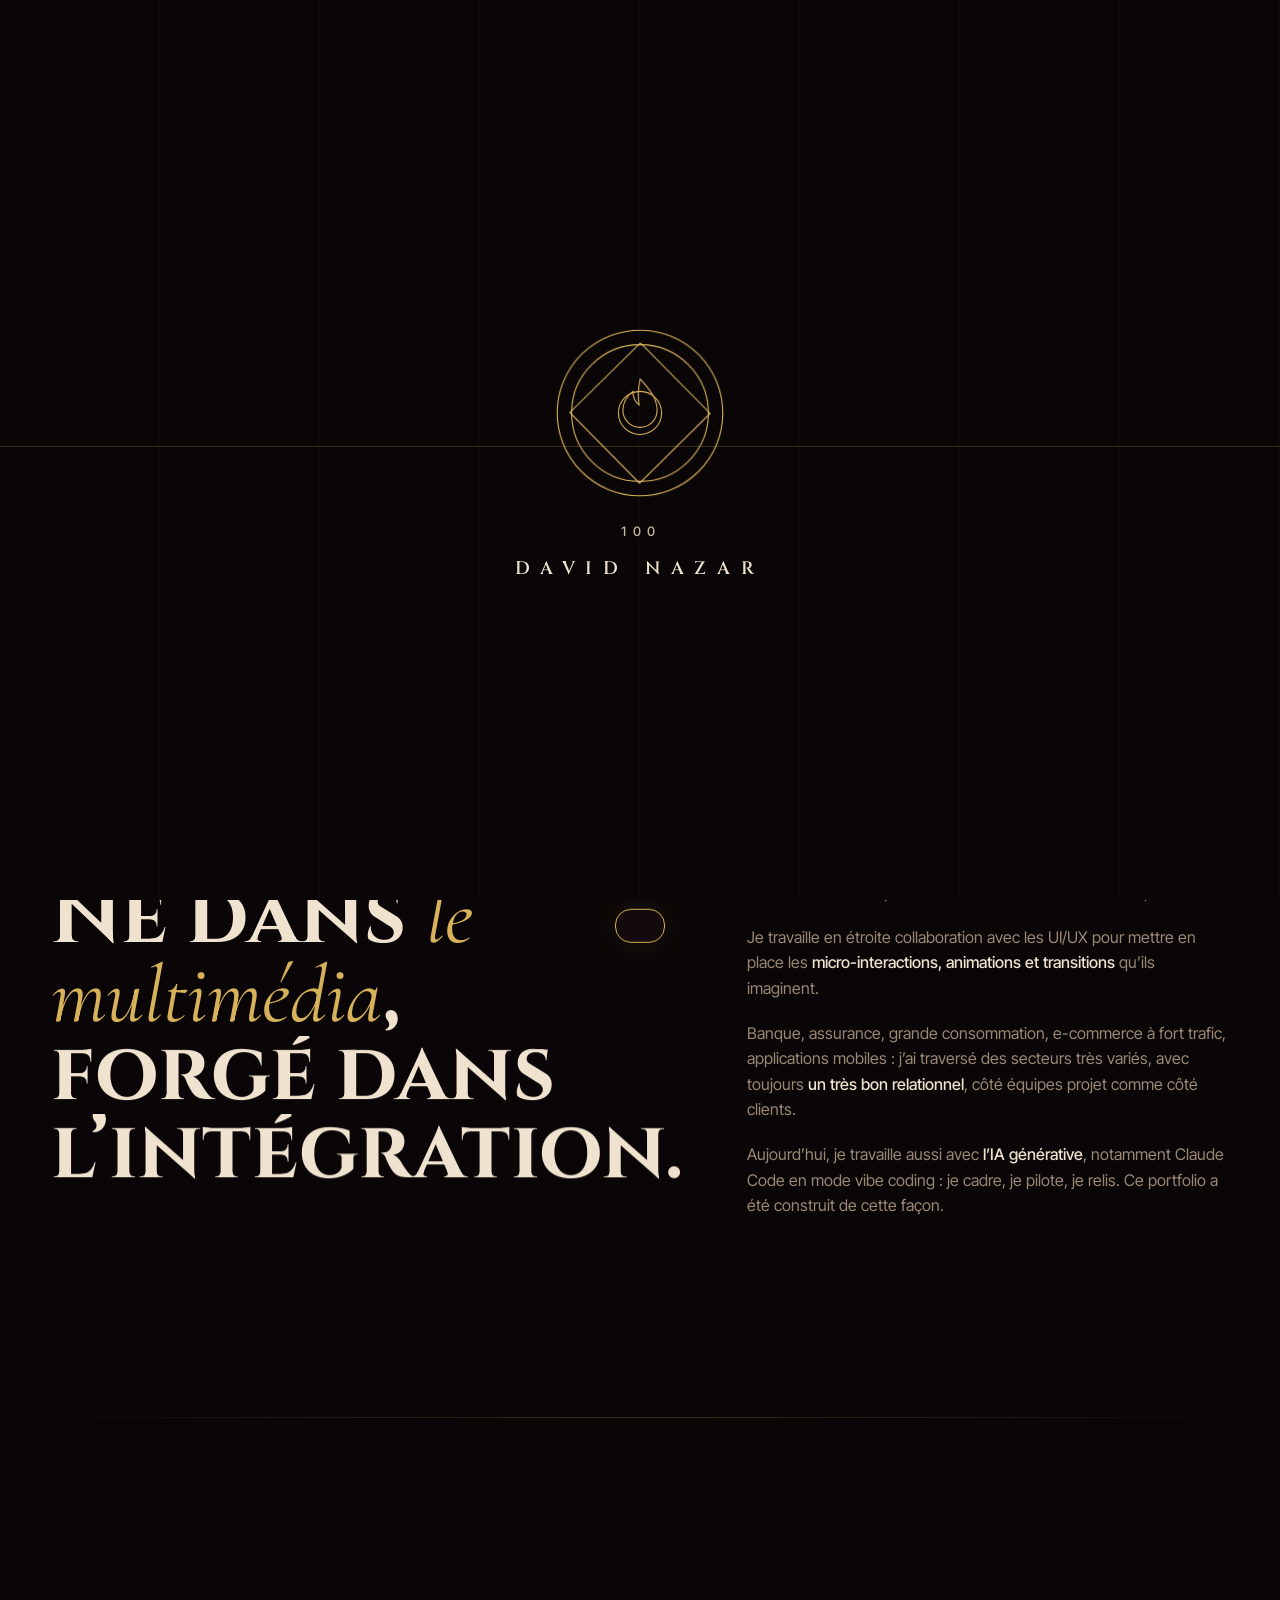
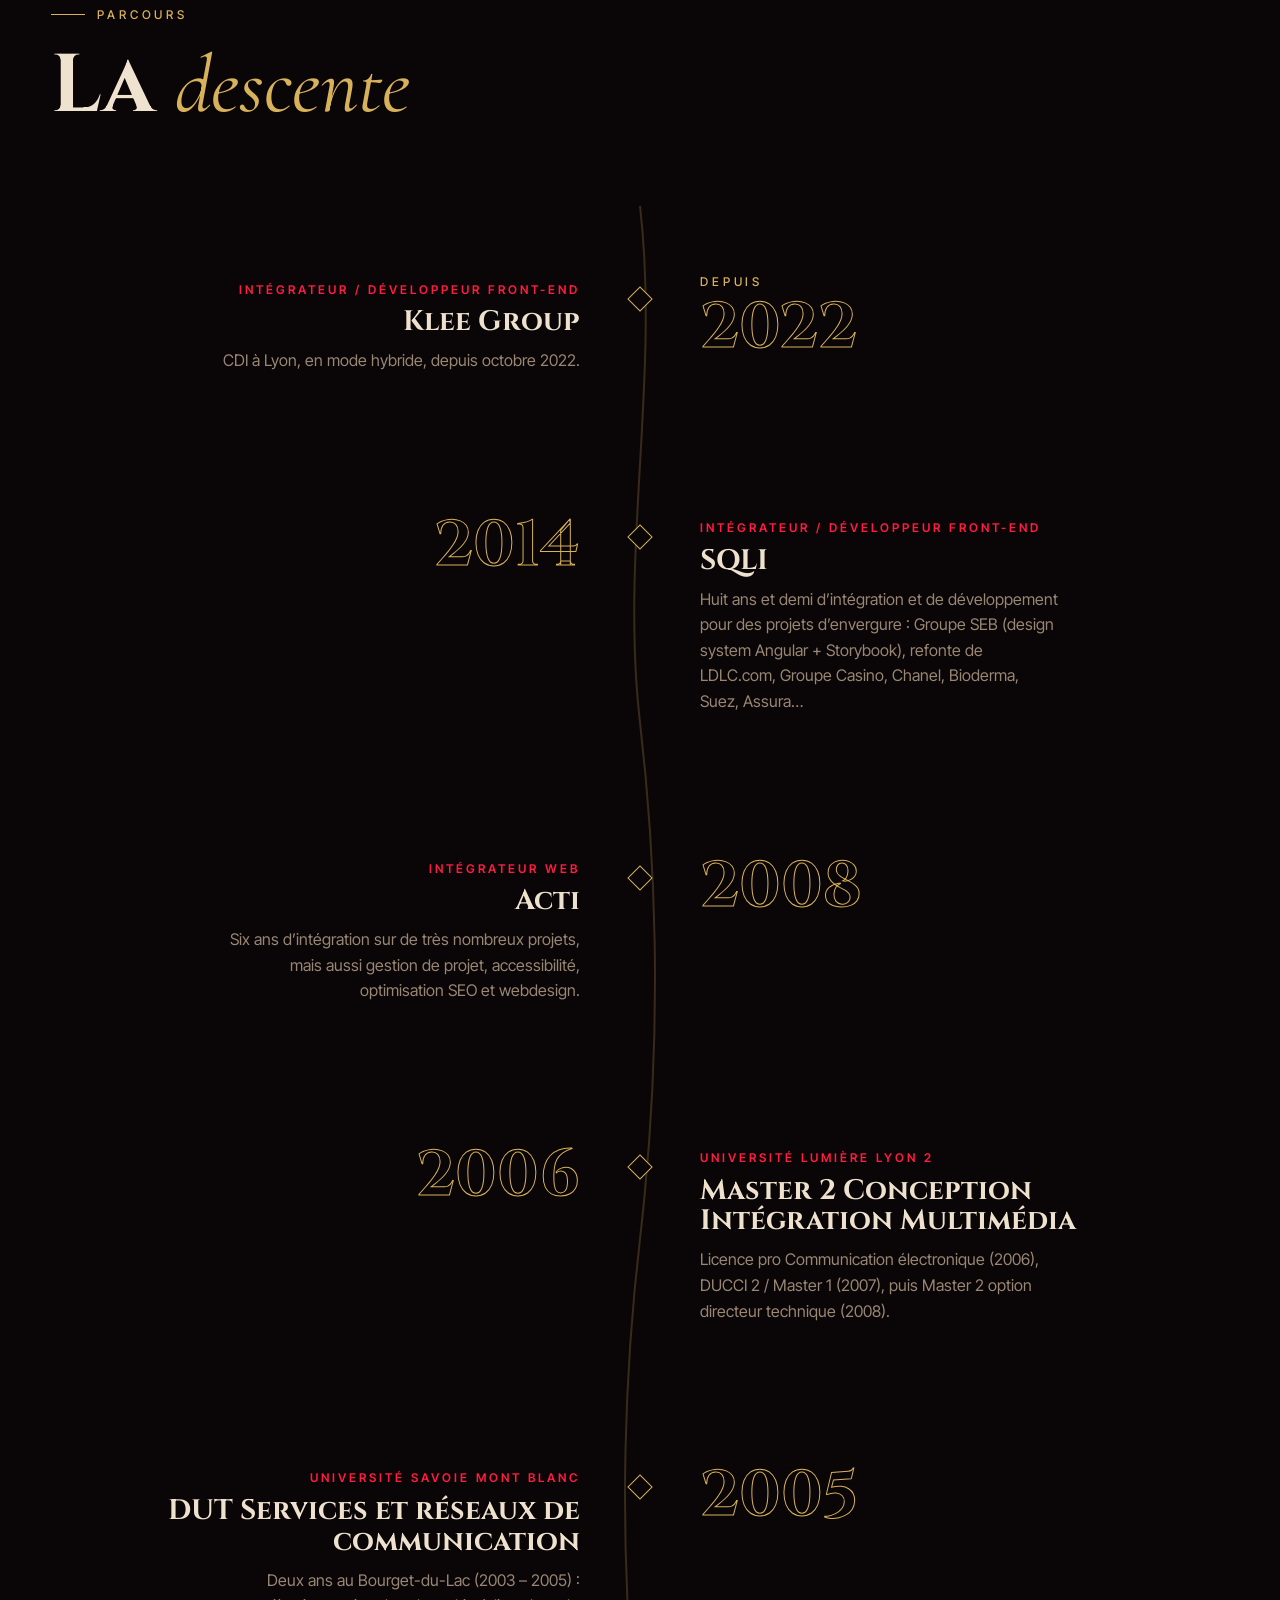
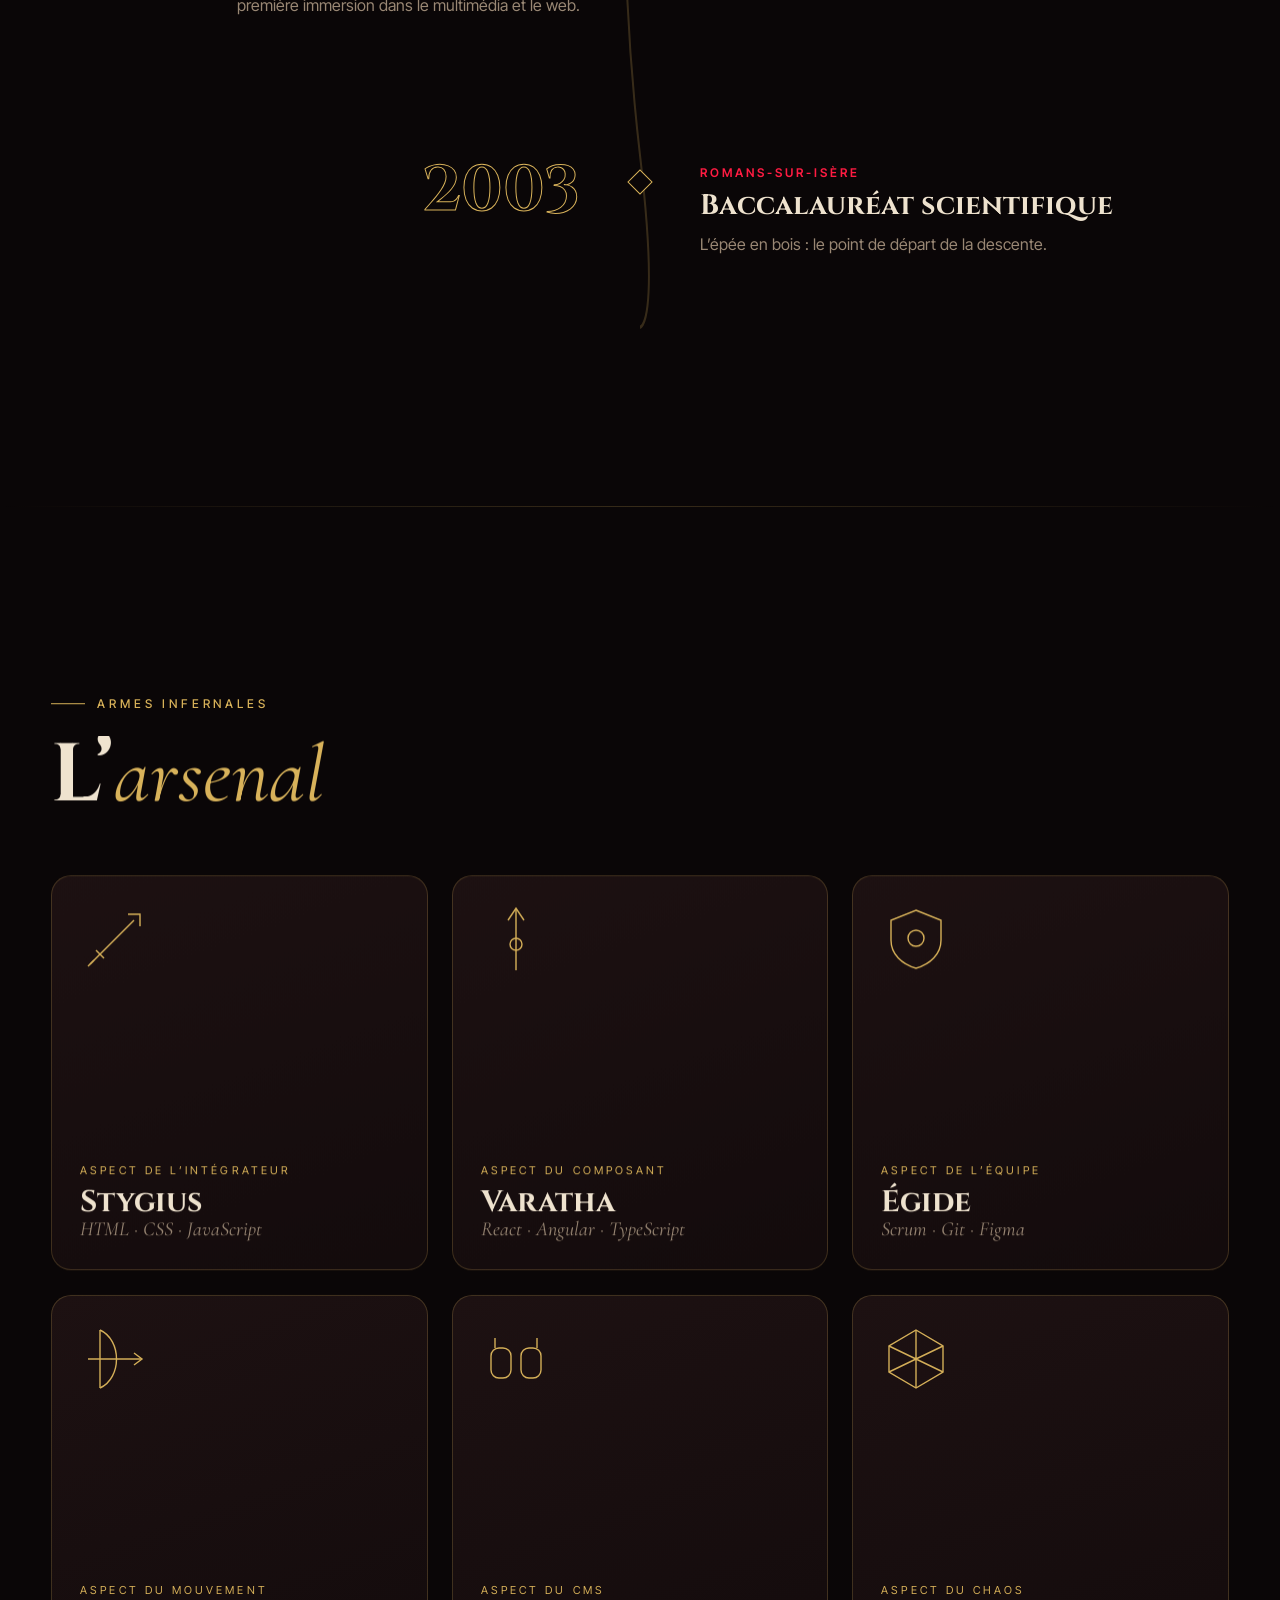
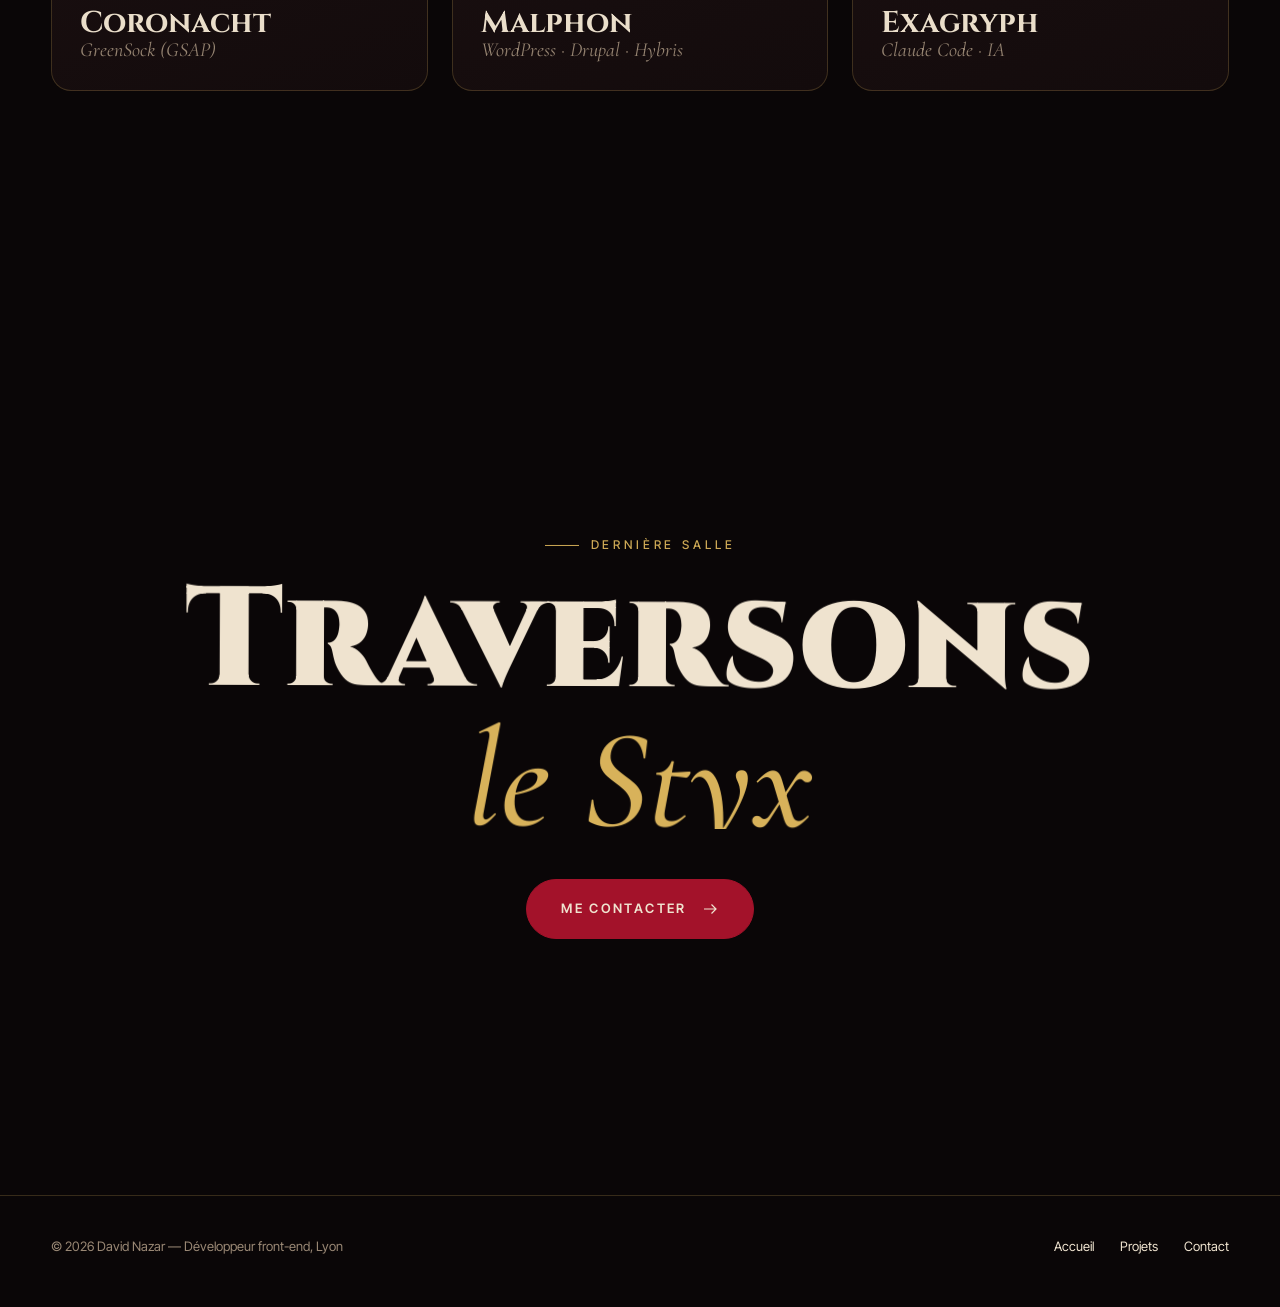
==== apropos.html @ 78553e31 "Transitions aléatoires (Hades, portes du château, éclipse, vitraux) + cartes pouvoirs animées seules" ====
<!doctype html>
<html lang="fr">
<head>
  <meta charset="utf-8">
  <meta name="viewport" content="width=device-width, initial-scale=1">
  <title>À propos — David Nazar</title>
  <meta name="description" content="David Nazar, développeur front-end à Lyon depuis 2008. Intégration web, composants accessibles et performants, micro-interactions et animations.">
  <meta name="theme-color" content="#0a0607">
  <meta name="color-scheme" content="dark">
  <link rel="icon" href="data:image/svg+xml,%3Csvg xmlns='http://www.w3.org/2000/svg' viewBox='0 0 40 40'%3E%3Crect width='40' height='40' rx='9' fill='%230a0607'/%3E%3Cpath d='M20 7c4 5 8.5 9 8.5 15.5a8.5 8.5 0 0 1-17 0c0-4.5 2.5-7.5 5-9.5 0 3 1 5 3 6.5-1-4.5-.5-8.5.5-12.5Z' fill='none' stroke='%23d8b25a' stroke-width='2'/%3E%3C/svg%3E">
  <link rel="preload" href="fonts/cinzel.woff2" as="font" type="font/woff2" crossorigin>
  <link rel="preload" href="fonts/inter-tight.woff2" as="font" type="font/woff2" crossorigin>
  <link rel="stylesheet" href="css/style.css?v=202611021543">
  <script>document.documentElement.classList.add('fonts-pending'); setTimeout(function () { document.documentElement.classList.remove('fonts-pending'); }, 3000); try { if (localStorage.getItem('dn-calm') === '1') document.documentElement.classList.add('is-calm'); } catch (e) {}</script>
</head>
<body class="is-loading" data-barba="wrapper">
  <a class="skip-link" href="#main">Aller au contenu</a>
  <div class="sr-only" aria-live="polite" aria-atomic="true" data-announcer></div>
  <canvas id="embers" aria-hidden="true"></canvas>
  <div class="vignette" aria-hidden="true"></div>
  <div class="grain" aria-hidden="true"></div>

  <div class="cursor" aria-hidden="true">
    <div class="cursor__ring"><span class="cursor__label"></span></div>
    <div class="cursor__dot"></div>
  </div>

  <div class="loader" aria-hidden="true">
    <div class="loader__gate loader__gate--top"></div>
    <div class="loader__gate loader__gate--bottom"></div>
    <div class="loader__seam"></div>
    <div class="loader__center">
      <svg class="loader__sigil" viewBox="0 0 200 200">
        <circle cx="100" cy="100" r="92"/>
        <circle cx="100" cy="100" r="76"/>
        <path d="M100 22 178 100 100 178 22 100Z"/>
        <path d="M100 62c9 11 19 20 19 35a19 19 0 0 1-38 0c0-10 6-17 11-21 0 7 2 11 7 15-2-10-1-19 1-29Z"/>
        <circle cx="100" cy="100" r="24"/>
      </svg>
      <div class="loader__count" data-count="000"></div>
      <div class="loader__name"></div>
    </div>
  </div>

  <div class="transition" aria-hidden="true">
    <div class="transition__panel transition__panel--gold"></div>
    <div class="transition__panel transition__panel--blood"></div>
    <div class="transition__panel transition__panel--ink"></div>
    <div class="transition__card">
      <span class="transition__num">I</span>
      <div class="transition__title-mask"><span class="transition__title">Accueil</span></div>
      <span class="transition__line"></span>
      <span class="transition__hint">— la porte s'ouvre —</span>
    </div>
  </div>

  <header class="nav">
    <a href="index.html" class="nav__logo" data-magnetic aria-label="David Nazar, accueil">
      <svg viewBox="0 0 40 40" aria-hidden="true"><circle cx="20" cy="20" r="18"/><path d="M20 7c4 5 8.5 9 8.5 15.5a8.5 8.5 0 0 1-17 0c0-4.5 2.5-7.5 5-9.5 0 3 1 5 3 6.5-1-4.5-.5-8.5.5-12.5Z"/><path d="M20 31.5a3.2 3.2 0 0 1-3.2-3.2c0-2.2 1.6-3.8 3.2-5.3 1.6 1.5 3.2 3.1 3.2 5.3a3.2 3.2 0 0 1-3.2 3.2Z"/></svg>
      <span>DAVID NAZAR</span>
    </a>
    <div class="nav__right">
      <nav class="nav__links" aria-label="Navigation principale">
        <span class="nav__pill" aria-hidden="true"></span>
        <a class="nav__link" data-ns="home" href="index.html"><small aria-hidden="true">I</small>Accueil</a>
        <a class="nav__link" data-ns="projets" href="projets.html"><small aria-hidden="true">II</small>Projets</a>
        <a class="nav__link" data-ns="apropos" href="apropos.html"><small aria-hidden="true">III</small>À propos</a>
        <a class="nav__link" data-ns="contact" href="contact.html"><small aria-hidden="true">IV</small>Contact</a>
      </nav>
      <button class="nav__calm" type="button" aria-pressed="false" data-calm-toggle data-magnetic>
        <svg viewBox="0 0 24 24" aria-hidden="true"><path class="i-pause" d="M8 5v14M16 5v14"/><path class="i-play" d="M7 4.5v15l12-7.5z"/></svg>
        <span class="sr-only">Mettre en pause les animations</span>
      </button>
    </div>
    <span class="nav__progress" aria-hidden="true"></span>
  </header>

  <main id="main" tabindex="-1" class="page" data-barba="container" data-barba-namespace="apropos">

    <header class="page-head">
      <div class="wrap about-hero">
        <div>
          <span class="eyebrow" data-hero-fade>III — À propos</span>
          <h1 class="page-head__title" data-hero-lines>Les <span class="serif">chroniques</span></h1>
          <p class="lead" data-hero-fade>Développeur front-end depuis 2008, basé à Lyon. J’interviens sur tous types de projets, quelle que soit la technologie ou le CMS utilisé.</p>
        </div>
        <div class="medallion" data-hero-medallion data-depth="0.5">
          <svg class="medallion__ring" viewBox="0 0 400 400" aria-hidden="true">
            <defs><path id="medRing" d="M200,200 m-182,0 a182,182 0 1,1 364,0 a182,182 0 1,1 -364,0"/></defs>
            <circle cx="200" cy="200" r="198" fill="none" stroke="rgba(216,178,90,.35)"/>
            <text><textPath href="#medRing">DÉVELOPPEUR FRONT-END ✦ INTÉGRATEUR WEB ✦ LYON ✦ DEPUIS 2008 ✦ SCRUM PSD1 ✦ </textPath></text>
          </svg>
          <div class="medallion__core"><span class="medallion__initials">DN</span></div>
        </div>
      </div>
    </header>

    <section class="section" style="padding-top: 40px">
      <div class="wrap bio">
        <div>
          <span class="eyebrow" data-reveal>Le profil</span>
          <h2 class="h2" data-split-lines style="margin-top:24px">Né dans <span class="serif gold">le multimédia</span>, forgé dans l’intégration.</h2>
        </div>
        <div data-reveal>
          <p><strong>Mon cœur de métier, l’intégration web.</strong> Je veille à produire des composants responsives, accessibles et performants, en parfaite cohésion avec les spécifications fonctionnelles et techniques.</p>
          <p>Je travaille en étroite collaboration avec les UI/UX pour mettre en place les <strong>micro-interactions, animations et transitions</strong> qu’ils imaginent.</p>
          <p>Banque, assurance, grande consommation, e-commerce à fort trafic, applications mobiles : j’ai traversé des secteurs très variés, avec toujours <strong>un très bon relationnel</strong>, côté équipes projet comme côté clients.</p>
          <p>Aujourd’hui, je travaille aussi avec <strong>l’IA générative</strong>, notamment Claude Code en mode vibe coding : je cadre, je pilote, je relis. Ce portfolio a été construit de cette façon.</p>
        </div>
      </div>
    </section>

    <div class="divider"></div>

    <section class="section">
      <div class="wrap">
        <span class="eyebrow" data-reveal>Parcours</span>
        <h2 class="h2" data-split-lines style="margin-top:24px">La <span class="serif gold">descente</span></h2>

        <div class="chronicles" data-chronicles>
          <svg class="chronicles__svg" preserveAspectRatio="none" viewBox="0 0 60 1000" aria-hidden="true">
            <defs>
              <linearGradient id="chronGrad" x1="0" y1="0" x2="0" y2="1">
                <stop offset="0" stop-color="#f3d98b"/><stop offset=".5" stop-color="#ff6a2b"/><stop offset="1" stop-color="#a3122a"/>
              </linearGradient>
            </defs>
            <path class="track" pathLength="1" d="M30 0C50 100 10 200 30 300S50 500 30 600 10 800 30 900 30 1000 30 1000"/>
            <path class="draw" pathLength="1" d="M30 0C50 100 10 200 30 300S50 500 30 600 10 800 30 900 30 1000 30 1000"/>
          </svg>

          <div class="chronicle">
            <span class="chronicle__node"></span>
            <div class="chronicle__date"><small>Depuis</small> 2022</div>
            <div class="chronicle__body" data-reveal>
              <span class="chronicle__role">Intégrateur / Développeur front-end</span>
              <h3>Klee Group</h3>
              <p>CDI à Lyon, en mode hybride, depuis octobre 2022.</p>
            </div>
          </div>
          <div class="chronicle">
            <span class="chronicle__node"></span>
            <div class="chronicle__date">2014</div>
            <div class="chronicle__body" data-reveal>
              <span class="chronicle__role">Intégrateur / Développeur front-end</span>
              <h3>SQLI</h3>
              <p>Huit ans et demi d’intégration et de développement pour des projets d’envergure : Groupe SEB (design system Angular + Storybook), refonte de LDLC.com, Groupe Casino, Chanel, Bioderma, Suez, Assura…</p>
            </div>
          </div>
          <div class="chronicle">
            <span class="chronicle__node"></span>
            <div class="chronicle__date">2008</div>
            <div class="chronicle__body" data-reveal>
              <span class="chronicle__role">Intégrateur web</span>
              <h3>Acti</h3>
              <p>Six ans d’intégration sur de très nombreux projets, mais aussi gestion de projet, accessibilité, optimisation SEO et webdesign.</p>
            </div>
          </div>
          <div class="chronicle">
            <span class="chronicle__node"></span>
            <div class="chronicle__date">2006</div>
            <div class="chronicle__body" data-reveal>
              <span class="chronicle__role">Université Lumière Lyon 2</span>
              <h3>Master 2 Conception Intégration Multimédia</h3>
              <p>Licence pro Communication électronique (2006), DUCCI 2 / Master 1 (2007), puis Master 2 option directeur technique (2008).</p>
            </div>
          </div>
          <div class="chronicle">
            <span class="chronicle__node"></span>
            <div class="chronicle__date">2005</div>
            <div class="chronicle__body" data-reveal>
              <span class="chronicle__role">Université Savoie Mont Blanc</span>
              <h3>DUT Services et réseaux de communication</h3>
              <p>Deux ans au Bourget-du-Lac (2003 – 2005) : première immersion dans le multimédia et le web.</p>
            </div>
          </div>
          <div class="chronicle">
            <span class="chronicle__node"></span>
            <div class="chronicle__date">2003</div>
            <div class="chronicle__body" data-reveal>
              <span class="chronicle__role">Romans-sur-Isère</span>
              <h3>Baccalauréat scientifique</h3>
              <p>L’épée en bois : le point de départ de la descente.</p>
            </div>
          </div>
        </div>
      </div>
    </section>

    <div class="divider"></div>

    <section class="section">
      <div class="wrap">
        <span class="eyebrow" data-reveal>Armes infernales</span>
        <h2 class="h2" data-split-lines style="margin-top:24px">L’<span class="serif gold">arsenal</span></h2>
        <div class="arsenal">
          <div class="weapon" data-reveal tabindex="0">
            <div class="weapon__card">
              <div class="weapon__face">
                <svg class="weapon__glyph" viewBox="0 0 70 70"><path d="M10 60 54 16"/><path d="M48 10h12v12"/><path d="M16 46l8 8"/><path d="M8 62l6-6"/></svg>
                <div><div class="weapon__aspect">Aspect de l’intégrateur</div><h3 class="weapon__name">Stygius</h3><div class="weapon__tool">HTML · CSS · JavaScript</div></div>
              </div>
              <div class="weapon__face weapon__face--back">
                <div class="weapon__aspect">L’arme de base</div>
                <p>Intégration responsive et accessible, Bootstrap, gulp et Webpack. CSS recommandé par 12 collègues.</p>
                <div class="weapon__meter"><i class="on"></i><i class="on"></i><i class="on"></i><i class="on"></i><i class="on"></i></div>
              </div>
            </div>
          </div>
          <div class="weapon" data-reveal tabindex="0">
            <div class="weapon__card">
              <div class="weapon__face">
                <svg class="weapon__glyph" viewBox="0 0 70 70"><path d="M35 4v62"/><path d="M27 16 35 4l8 12"/><circle cx="35" cy="40" r="6"/></svg>
                <div><div class="weapon__aspect">Aspect du composant</div><h3 class="weapon__name">Varatha</h3><div class="weapon__tool">React · Angular · TypeScript</div></div>
              </div>
              <div class="weapon__face weapon__face--back">
                <div class="weapon__aspect">Fait d’armes</div>
                <p>Le design system du Groupe SEB, sous Angular et Storybook, pour générer des sites à la volée.</p>
                <div class="weapon__meter"><i class="on"></i><i class="on"></i><i class="on"></i><i class="on"></i><i></i></div>
              </div>
            </div>
          </div>
          <div class="weapon" data-reveal tabindex="0">
            <div class="weapon__card">
              <div class="weapon__face">
                <svg class="weapon__glyph" viewBox="0 0 70 70"><path d="M35 6 60 16v20c0 14-11 24-25 28C21 60 10 50 10 36V16Z"/><circle cx="35" cy="34" r="8"/></svg>
                <div><div class="weapon__aspect">Aspect de l’équipe</div><h3 class="weapon__name">Égide</h3><div class="weapon__tool">Scrum · Git · Figma</div></div>
              </div>
              <div class="weapon__face weapon__face--back">
                <div class="weapon__aspect">Certification</div>
                <p>Professional Scrum Developer (PSD I), Git au quotidien, maquettes Figma lues au pixel près.</p>
                <div class="weapon__meter"><i class="on"></i><i class="on"></i><i class="on"></i><i class="on"></i><i></i></div>
              </div>
            </div>
          </div>
          <div class="weapon" data-reveal tabindex="0">
            <div class="weapon__card">
              <div class="weapon__face">
                <svg class="weapon__glyph" viewBox="0 0 70 70"><path d="M20 6c22 10 22 48 0 58"/><path d="M20 6v58"/><path d="M8 35h54"/><path d="M54 29l8 6-8 6"/></svg>
                <div><div class="weapon__aspect">Aspect du mouvement</div><h3 class="weapon__name">Coronacht</h3><div class="weapon__tool">GreenSock (GSAP)</div></div>
              </div>
              <div class="weapon__face weapon__face--back">
                <div class="weapon__aspect">Spécialité</div>
                <p>L’arc céleste : micro-interactions, animations et transitions — comme celles de ce site.</p>
                <div class="weapon__meter"><i class="on"></i><i class="on"></i><i class="on"></i><i class="on"></i><i class="on"></i></div>
              </div>
            </div>
          </div>
          <div class="weapon" data-reveal tabindex="0">
            <div class="weapon__card">
              <div class="weapon__face">
                <svg class="weapon__glyph" viewBox="0 0 70 70"><rect x="10" y="24" width="20" height="30" rx="8"/><rect x="40" y="24" width="20" height="30" rx="8"/><path d="M14 24V14M56 24V14"/></svg>
                <div><div class="weapon__aspect">Aspect du CMS</div><h3 class="weapon__name">Malphon</h3><div class="weapon__tool">WordPress · Drupal · Hybris</div></div>
              </div>
              <div class="weapon__face weapon__face--back">
                <div class="weapon__aspect">Polyvalence</div>
                <p>Les poings jumeaux : quelle que soit la techno ou le CMS, l’intégration suit. Newsletters comprises.</p>
                <div class="weapon__meter"><i class="on"></i><i class="on"></i><i class="on"></i><i class="on"></i><i></i></div>
              </div>
            </div>
          </div>
          <div class="weapon" data-reveal tabindex="0">
            <div class="weapon__card">
              <div class="weapon__face">
                <svg class="weapon__glyph" viewBox="0 0 70 70"><path d="M35 6 62 22v26L35 64 8 48V22Z"/><path d="M35 6v58M8 22l54 26M62 22 8 48"/></svg>
                <div><div class="weapon__aspect">Aspect du Chaos</div><h3 class="weapon__name">Exagryph</h3><div class="weapon__tool">Claude Code · IA</div></div>
              </div>
              <div class="weapon__face weapon__face--back">
                <div class="weapon__aspect">Vibe coding</div>
                <p>Le canon adamantin : je pilote l’IA par le cadrage, les prompts et la revue. Ce site en est la preuve.</p>
                <div class="weapon__meter"><i class="on"></i><i class="on"></i><i class="on"></i><i class="on"></i><i></i></div>
              </div>
            </div>
          </div>
        </div>
      </div>
    </section>

    <section class="cta">
      <div class="wrap">
        <span class="eyebrow" data-reveal>Dernière salle</span>
        <h2 class="cta__title" data-split-lines>Traversons<br><span class="serif">le Styx</span></h2>
        <a href="contact.html" class="btn btn--blood" data-magnetic data-cursor="Écrire">
          <span class="btn__inner">Me contacter
            <svg class="btn__arrow" viewBox="0 0 24 24" fill="none" stroke="currentColor" stroke-width="1.6"><path d="M4 12h16M14 6l6 6-6 6"/></svg>
          </span>
        </a>
      </div>
    </section>

    <footer class="footer">
      <div class="wrap">
        <span>© 2026 David Nazar — Développeur front-end, Lyon</span>
        <div class="footer__links"><a href="index.html">Accueil</a><a href="projets.html">Projets</a><a href="contact.html">Contact</a></div>
      </div>
    </footer>
  </main>

  <div class="toast" role="status" aria-live="polite"></div>

  <script src="js/vendor/gsap.min.js" defer></script>
  <script src="js/vendor/ScrollTrigger.min.js" defer></script>
  <script src="js/vendor/SplitText.min.js" defer></script>
  <script src="js/vendor/Flip.min.js" defer></script>
  <script src="js/vendor/lenis.min.js" defer></script>
  <script src="js/vendor/barba.umd.js" defer></script>
  <script src="js/main.js?v=202611021543" defer></script>
</body>
</html>
---- css/style.css ----
/* Polices auto-hébergées (Google Fonts, licence OFL) : fichiers variables, sous-ensemble latin */
@font-face {
  font-family: 'Cinzel';
  font-style: normal;
  font-weight: 400 900;
  font-display: swap;
  src: url(../fonts/cinzel.woff2) format('woff2');
  unicode-range: U+0000-00FF, U+0131, U+0152-0153, U+02BB-02BC, U+02C6, U+02DA, U+02DC, U+0304, U+0308, U+0329, U+2000-206F, U+20AC, U+2122, U+2191, U+2193, U+2212, U+2215, U+FEFF, U+FFFD;
}
@font-face {
  font-family: 'Cormorant Garamond';
  font-style: italic;
  font-weight: 400 500;
  font-display: swap;
  src: url(../fonts/cormorant-garamond-italic.woff2) format('woff2');
  unicode-range: U+0000-00FF, U+0131, U+0152-0153, U+02BB-02BC, U+02C6, U+02DA, U+02DC, U+0304, U+0308, U+0329, U+2000-206F, U+20AC, U+2122, U+2191, U+2193, U+2212, U+2215, U+FEFF, U+FFFD;
}
@font-face {
  font-family: 'Inter Tight';
  font-style: normal;
  font-weight: 400 600;
  font-display: swap;
  src: url(../fonts/inter-tight.woff2) format('woff2');
  unicode-range: U+0000-00FF, U+0131, U+0152-0153, U+02BB-02BC, U+02C6, U+02DA, U+02DC, U+0304, U+0308, U+0329, U+2000-206F, U+20AC, U+2122, U+2191, U+2193, U+2212, U+2215, U+FEFF, U+FFFD;
}

/* ==========================================================================
   David Nazar — portfolio factice
   Direction artistique : Hades I/II × Castlevania × micro-interactions Apple
   ========================================================================== */

:root {
  --ink: #0a0607;
  --ink-2: #140c0d;
  --ink-3: #1e1213;
  --blood: #a3122a;
  --blood-2: #5e0a16;
  --ember: #ff6a2b;
  --gold: #d8b25a;
  --gold-2: #f3d98b;
  --bone: #efe3cf;
  --muted: #9a8875;
  --violet: #3b1d4d;
  --line: rgba(216, 178, 90, 0.22);

  --f-display: "Cinzel", "Times New Roman", serif;
  --f-serif: "Cormorant Garamond", Georgia, serif;
  --f-ui: "Inter Tight", system-ui, sans-serif;

  --ease-out: cubic-bezier(0.16, 1, 0.3, 1);
  --ease-io: cubic-bezier(0.87, 0, 0.13, 1);
  --gutter: clamp(16px, 4vw, 64px);
  --nav-h: 76px;
}

*,
*::before,
*::after { box-sizing: border-box; }

html { -webkit-text-size-adjust: 100%; }
html.lenis, html.lenis body { height: auto; }
.lenis.lenis-smooth { scroll-behavior: auto !important; }
.lenis.lenis-stopped { overflow: hidden; }

body {
  margin: 0;
  background: var(--ink);
  color: var(--bone);
  font-family: var(--f-ui);
  font-size: 16px;
  line-height: 1.6;
  -webkit-font-smoothing: antialiased;
  overflow-x: hidden;
}
body.is-loading { overflow: hidden; }

a { color: inherit; text-decoration: none; }
button { font: inherit; color: inherit; background: none; border: 0; cursor: pointer; }
img, svg { display: block; max-width: 100%; }
::selection { background: var(--blood); color: var(--bone); }

@media (hover: hover) and (pointer: fine) {
  body, a, button, input, textarea { cursor: none; }
}

/* ---------- Ambiance globale ---------- */
.vignette {
  position: fixed; inset: 0; z-index: 2; pointer-events: none;
  background:
    radial-gradient(120% 80% at 50% 0%, rgba(163, 18, 42, 0.16), transparent 60%),
    radial-gradient(100% 100% at 50% 50%, transparent 55%, rgba(0, 0, 0, 0.75) 100%);
}
.grain {
  /* Grain statique : pas d'animation plein écran permanente (sobriété) */
  position: fixed; inset: 0; z-index: 90; pointer-events: none; opacity: 0.07;
  background-image: url("data:image/svg+xml;utf8,<svg xmlns='http://www.w3.org/2000/svg' width='220' height='220'><filter id='n'><feTurbulence type='fractalNoise' baseFrequency='.85' numOctaves='3' stitchTiles='stitch'/></filter><rect width='100%' height='100%' filter='url(%23n)'/></svg>");
}

/* ---------- Accessibilité : lien d'évitement, mode calme ---------- */
.skip-link {
  position: fixed; top: 12px; left: 12px; z-index: 300; padding: 12px 20px; border-radius: 999px;
  background: var(--gold); color: var(--ink); font: 600 14px/1 var(--f-ui);
  transform: translateY(-200%); transition: transform 0.3s var(--ease-out);
}
.skip-link:focus { transform: none; }
main:focus { outline: none; }
/* Perf : pas de décalage de mise en page pendant le chargement des polices (CLS) */
.fonts-pending main { visibility: hidden; }

.is-calm *, .is-calm *::before, .is-calm *::after,
.is-offscreen, .is-offscreen *, .is-offscreen *::before, .is-offscreen *::after { animation-play-state: paused !important; }
.is-calm #embers { display: none; }
.is-calm .cursor { display: none; }
.is-calm body, .is-calm a, .is-calm button, .is-calm input, .is-calm textarea { cursor: auto; }
.is-calm a, .is-calm button { cursor: pointer; }
#embers { position: fixed; inset: 0; z-index: 1; pointer-events: none; }

/* ---------- Curseur ---------- */
.cursor { position: fixed; top: 0; left: 0; z-index: 200; pointer-events: none; }
.cursor__dot,
.cursor__ring { position: fixed; top: 0; left: 0; border-radius: 50%; }
.cursor__dot { width: 6px; height: 6px; background: var(--gold-2); box-shadow: 0 0 12px var(--ember); }
.cursor__ring {
  width: 38px; height: 38px; border: 1px solid rgba(243, 217, 139, 0.55);
  display: grid; place-items: center;
  transition: width 0.45s var(--ease-out), height 0.45s var(--ease-out), background 0.45s, border-color 0.45s;
}
.cursor__label {
  font: 600 11px/1 var(--f-ui); letter-spacing: 0.14em; text-transform: uppercase;
  color: var(--ink); opacity: 0; transform: scale(0.6); transition: 0.35s var(--ease-out);
}
.cursor.is-hover .cursor__ring { width: 64px; height: 64px; border-color: var(--gold); background: rgba(216, 178, 90, 0.08); }
.cursor.is-label .cursor__ring { width: 92px; height: 92px; background: var(--gold); border-color: var(--gold); }
.cursor.is-label .cursor__label { opacity: 1; transform: scale(1); }
.cursor.is-down .cursor__ring { width: 28px; height: 28px; }
@media (hover: none), (pointer: coarse) { .cursor { display: none; } }

/* ---------- Loader (portes du château) ---------- */
.loader { position: fixed; inset: 0; z-index: 150; display: grid; place-items: center; pointer-events: none; }
.loader__gate { position: absolute; left: 0; right: 0; height: 50.5%; background: var(--ink); }
.loader__gate--top { top: 0; border-bottom: 1px solid var(--line); }
.loader__gate--bottom { bottom: 0; border-top: 1px solid var(--line); }
.loader__gate::after {
  content: ""; position: absolute; inset: 0; opacity: 0.5;
  background: repeating-linear-gradient(90deg, transparent 0 calc(12.5% - 1px), rgba(216, 178, 90, 0.06) calc(12.5% - 1px) 12.5%);
}
.loader__seam { position: absolute; left: 0; right: 0; top: 50%; height: 2px; background: linear-gradient(90deg, transparent, var(--gold-2), var(--ember), var(--gold-2), transparent); transform: scaleX(0); box-shadow: 0 0 30px var(--ember); }
.loader__center { position: relative; display: grid; justify-items: center; gap: 22px; }
.loader__sigil { width: min(180px, 42vw); height: auto; overflow: visible; }
.loader__sigil path, .loader__sigil circle { fill: none; stroke: var(--gold); stroke-width: 1.2; }
.loader__count { font: 500 13px/1 var(--f-ui); letter-spacing: 0.4em; color: #c9b8a3; font-variant-numeric: tabular-nums; }
.loader__name { font: 600 clamp(14px, 1.6vw, 18px)/1 var(--f-display); letter-spacing: 0.6em; color: var(--bone); opacity: 0; }
/* Texte décoratif en contenu généré : déjà masqué aux lecteurs d’écran, il n’a pas à être audité pendant son fondu */
.loader__count::before { content: attr(data-count); }
.loader__name::before { content: "DAVID NAZAR"; }

/* ---------- Transition de page ---------- */
.transition { position: fixed; inset: 0; z-index: 140; pointer-events: none; visibility: hidden; overflow: hidden; }
.transition__panel { position: absolute; top: -5%; bottom: -5%; left: -40vw; width: 180vw; will-change: transform; }
.transition__panel--gold { background: linear-gradient(90deg, var(--gold-2), var(--gold)); }
.transition__panel--blood { background: linear-gradient(90deg, var(--blood-2), var(--blood) 60%, var(--blood-2)); }
.transition__panel--ink {
  background:
    radial-gradient(60% 50% at 50% 50%, rgba(163, 18, 42, 0.25), transparent 70%),
    var(--ink);
}
.transition__layer { position: absolute; inset: 0; }

/* Portes du château */
.transition__gate {
  position: absolute; left: 0; right: 0; height: 50.5%;
  background:
    repeating-linear-gradient(90deg, transparent 0 calc(12.5% - 2px), rgba(216, 178, 90, 0.12) calc(12.5% - 2px) 12.5%),
    linear-gradient(180deg, #160b0c, var(--ink));
  transform: translateY(-100%);
}
.transition__gate--top { top: 0; border-bottom: 2px solid var(--gold); box-shadow: 0 10px 40px rgba(0, 0, 0, 0.8); }
.transition__gate--bottom { bottom: 0; border-top: 2px solid var(--gold); background: repeating-linear-gradient(90deg, transparent 0 calc(12.5% - 2px), rgba(216, 178, 90, 0.12) calc(12.5% - 2px) 12.5%), linear-gradient(0deg, #160b0c, var(--ink)); transform: translateY(100%); }
.transition__seam { position: absolute; left: 0; right: 0; top: 50%; height: 3px; margin-top: -1px; background: linear-gradient(90deg, transparent, var(--gold-2), var(--ember), var(--gold-2), transparent); box-shadow: 0 0 40px var(--ember), 0 0 90px var(--blood); transform: scaleX(0); }

/* Éclipse */
.transition__iris { position: absolute; inset: 0; clip-path: circle(0 at 50% 50%); }
.transition__iris--gold { background: radial-gradient(circle, var(--gold-2), var(--gold) 60%, var(--ember)); }
.transition__iris--ink { background: radial-gradient(70% 60% at 50% 50%, rgba(163, 18, 42, 0.35), transparent 70%), var(--ink); }

/* Vitraux */
.transition__blinds { display: flex; }
.transition__blind { flex: 1; transform: scaleY(0); background: linear-gradient(180deg, var(--ink), #170a0c); border-right: 1px solid rgba(216, 178, 90, 0.18); }
.transition__blind:nth-child(odd) { background: linear-gradient(180deg, var(--blood-2), var(--ink) 70%); }
.transition__card { position: absolute; inset: 0; display: grid; place-content: center; justify-items: center; gap: 18px; text-align: center; }
.transition__num { font: 500 clamp(14px, 1.4vw, 18px)/1 var(--f-display); letter-spacing: 0.5em; color: var(--gold); }
.transition__title {
  font: 700 clamp(44px, 9vw, 140px)/0.95 var(--f-display); color: var(--bone); letter-spacing: 0.02em;
  text-shadow: 0 0 40px rgba(255, 106, 43, 0.35);
}
.transition__title .char { display: inline-block; }
.transition__title-mask { padding: 0.1em 0.05em; } /* pas d’overflow:hidden : la lueur du titre ne doit pas être rognée */
.transition__line { width: min(340px, 60vw); height: 1px; background: linear-gradient(90deg, transparent, var(--gold), transparent); transform-origin: center; }
.transition__hint { font: italic 400 clamp(16px, 1.6vw, 20px)/1 var(--f-serif); color: var(--muted); }

/* ---------- Navigation ---------- */
.nav {
  position: fixed; top: 0; left: 0; right: 0; z-index: 100;
  height: var(--nav-h); padding: 0 var(--gutter);
  display: flex; align-items: center; justify-content: space-between;
  transition: transform 0.7s var(--ease-out), background 0.5s, backdrop-filter 0.5s;
}
.nav.is-scrolled { background: rgba(10, 6, 7, 0.55); backdrop-filter: blur(14px) saturate(140%); -webkit-backdrop-filter: blur(14px) saturate(140%); }
.nav.is-hidden { transform: translateY(-110%); }
.nav__logo { display: flex; align-items: center; gap: 12px; font: 700 15px/1 var(--f-display); letter-spacing: 0.24em; white-space: nowrap; }
.nav__right { display: flex; align-items: center; gap: 10px; }
.nav__calm {
  width: 42px; height: 42px; border-radius: 50%; display: grid; place-items: center; flex-shrink: 0;
  border: 1px solid var(--line); background: rgba(20, 12, 13, 0.5); color: var(--muted); transition: color 0.3s, border-color 0.3s;
}
.nav__calm:hover { color: var(--bone); border-color: var(--gold); }
.nav__calm svg { width: 16px; height: 16px; fill: none; stroke: currentColor; stroke-width: 2; stroke-linecap: round; stroke-linejoin: round; }
.nav__calm .i-play, .nav__calm[aria-pressed="true"] .i-pause { display: none; }
.nav__calm[aria-pressed="true"] .i-play { display: block; fill: currentColor; }
.nav__logo svg { width: 34px; height: 34px; transition: transform 1.2s var(--ease-out); }
.nav__logo:hover svg { transform: rotate(180deg); }
.nav__logo svg * { fill: none; stroke: var(--gold); stroke-width: 1.4; }
.nav__links { position: relative; display: flex; gap: 4px; padding: 5px; border: 1px solid var(--line); border-radius: 999px; background: rgba(20, 12, 13, 0.5); }
.nav__link {
  position: relative; z-index: 1; padding: 9px 18px; border-radius: 999px;
  font: 500 13px/1 var(--f-ui); letter-spacing: 0.08em; text-transform: uppercase; color: var(--muted);
  white-space: nowrap; transition: color 0.4s;
}
.nav__link:hover, .nav__link.is-active { color: var(--bone); }
.nav__link small { font-family: var(--f-display); color: var(--gold); margin-right: 6px; font-size: 10px; }
.nav__pill {
  position: absolute; top: 5px; bottom: 5px; left: 0; width: 0; border-radius: 999px;
  background: linear-gradient(180deg, rgba(163, 18, 42, 0.9), rgba(94, 10, 22, 0.9));
  box-shadow: inset 0 1px 0 rgba(255, 255, 255, 0.12), 0 6px 24px rgba(163, 18, 42, 0.45);
}
.nav__progress { position: absolute; left: 0; right: 0; bottom: 0; height: 1px; background: linear-gradient(90deg, var(--blood), var(--gold), var(--ember)); transform-origin: left; transform: scaleX(0); }

@media (max-width: 760px) {
  .nav__logo span { display: none; }
  .nav__link { padding: 9px 11px; font-size: 11px; letter-spacing: 0.04em; }
  .nav__link small { display: none; }
}

/* ---------- Typo / utilitaires ---------- */
.page { position: relative; z-index: 3; min-height: 100vh; }
.wrap { padding: 0 var(--gutter); max-width: 1440px; margin: 0 auto; }
.eyebrow { display: inline-flex; align-items: center; gap: 12px; font: 500 12px/1 var(--f-ui); letter-spacing: 0.32em; text-transform: uppercase; color: var(--gold); }
.eyebrow::before { content: ""; width: 34px; height: 1px; background: currentColor; }
.display { font-family: var(--f-display); font-weight: 700; line-height: 0.95; letter-spacing: 0.01em; margin: 0; }
.h2 { font: 700 clamp(40px, 6.4vw, 104px)/0.95 var(--f-display); margin: 0; }
.serif { font-family: var(--f-serif); font-style: italic; font-weight: 400; }
.gold { color: var(--gold); }
.lead { font: 400 clamp(18px, 1.5vw, 22px)/1.55 var(--f-ui); color: var(--muted); max-width: 46ch; }
.line-mask { overflow: hidden; padding-bottom: 0.08em; }
.section { padding: clamp(90px, 14vw, 200px) 0; position: relative; }
.divider { height: 1px; background: linear-gradient(90deg, transparent, var(--line), transparent); }

/* ---------- Boutons ---------- */
.btn {
  position: relative; display: inline-flex; align-items: center; gap: 14px;
  padding: 20px 34px; border-radius: 999px; overflow: hidden; isolation: isolate;
  border: 1px solid var(--gold); color: var(--bone);
  font: 600 13px/1 var(--f-ui); letter-spacing: 0.18em; text-transform: uppercase;
}
.btn::before {
  content: ""; position: absolute; z-index: -1; left: var(--rx, 50%); top: var(--ry, 50%);
  width: 0; height: 0; border-radius: 50%; transform: translate(-50%, -50%);
  background: radial-gradient(circle, var(--gold-2), var(--gold) 60%);
  transition: width 0.6s var(--ease-out), height 0.6s var(--ease-out);
}
.btn:hover::before { width: 260%; height: 600%; }
.btn:hover { color: var(--ink); }
.btn__inner { display: inline-flex; align-items: center; gap: 14px; transition: color 0.3s; }
.btn__arrow { width: 18px; height: 18px; transition: transform 0.5s var(--ease-out); }
.btn:hover .btn__arrow { transform: translateX(5px) rotate(-45deg); }
.btn--blood { border-color: var(--blood); background: var(--blood); }
.btn--blood::before { background: radial-gradient(circle, var(--ember), var(--blood) 70%); }
.btn--blood:hover { color: var(--bone); }

/* ==========================================================================
   ACCUEIL
   ========================================================================== */
.hero { position: relative; min-height: 100svh; display: grid; place-items: center; overflow: hidden; padding: calc(var(--nav-h) + 20px) var(--gutter) 60px; }
.hero__sigil { position: absolute; width: min(860px, 120vw); aspect-ratio: 1; left: 50%; top: 50%; translate: -50% -50%; opacity: 0.55; pointer-events: none; }
.hero__sigil svg { width: 100%; height: 100%; overflow: visible; }
.hero__sigil .ring-a { animation: spin 90s linear infinite; transform-origin: 50% 50%; }
.hero__sigil .ring-b { animation: spin 60s linear infinite reverse; transform-origin: 50% 50%; }
.hero__sigil text { font: 500 13px var(--f-display); letter-spacing: 0.5em; fill: var(--gold); }
.hero__sigil circle, .hero__sigil path, .hero__sigil polygon { fill: none; stroke: var(--gold); stroke-width: 0.8; }
.hero__glow { position: absolute; width: 60vmax; height: 60vmax; left: 50%; top: 58%; translate: -50% -50%; border-radius: 50%; background: radial-gradient(circle, rgba(255, 106, 43, 0.28), rgba(163, 18, 42, 0.12) 40%, transparent 70%); filter: blur(20px); animation: breathe 6s ease-in-out infinite; }
@keyframes spin { to { transform: rotate(360deg); } }
@keyframes breathe { 50% { transform: scale(1.12); opacity: 0.75; } }

.hero__content { position: relative; text-align: center; display: grid; justify-items: center; gap: 28px; }
.hero__title { font: 900 clamp(68px, 17vw, 300px)/0.82 var(--f-display); margin: 0; letter-spacing: -0.01em; perspective: 900px; }
.hero__title .word { display: block; white-space: nowrap; filter: drop-shadow(0 0 22px rgba(255, 106, 43, 0.25)); }
.hero__title .char {
  display: inline-block; transform-origin: 50% 100%;
  background: linear-gradient(180deg, var(--bone) 30%, var(--gold-2) 70%, var(--ember) 110%);
  -webkit-background-clip: text; background-clip: text; color: transparent;
}
.hero__title .word:last-child .char { background: linear-gradient(180deg, var(--gold-2) 0%, var(--ember) 55%, var(--blood) 110%); -webkit-background-clip: text; background-clip: text; }
.hero__sub { display: flex; flex-wrap: wrap; justify-content: center; gap: 10px 28px; font: 500 13px/1 var(--f-ui); letter-spacing: 0.3em; text-transform: uppercase; color: var(--muted); }
.hero__sub span { display: inline-flex; align-items: center; gap: 10px; }
.hero__sub span + span::before { content: "✦"; color: var(--blood); font-size: 10px; margin-right: 18px; }
.hero__tag { font: italic 400 clamp(20px, 2.2vw, 30px)/1.3 var(--f-serif); color: var(--bone); max-width: 32ch; }

.scroll-cue { position: absolute; bottom: 28px; left: 50%; translate: -50% 0; display: grid; justify-items: center; gap: 12px; font: 500 10px/1 var(--f-ui); letter-spacing: 0.4em; text-transform: uppercase; color: var(--muted); }
.scroll-cue i { width: 1px; height: 54px; background: linear-gradient(var(--gold), transparent); position: relative; overflow: hidden; }
.scroll-cue i::after { content: ""; position: absolute; left: 0; top: -40%; width: 100%; height: 40%; background: var(--bone); animation: drip 2.2s var(--ease-io) infinite; }
@keyframes drip { to { top: 110%; } }

/* Manifeste (mots qui s'allument au scroll) */
.manifesto { padding: clamp(120px, 18vw, 260px) 0; }
.manifesto__text { font: 500 clamp(28px, 4.2vw, 64px)/1.18 var(--f-display); margin: 30px 0 0; max-width: 22ch; }
.manifesto__text em { font-family: var(--f-serif); font-style: italic; font-weight: 500; color: var(--gold); }
.manifesto__text .word { display: inline-block; }

/* Bénédictions (cartes boons) */
.boons { position: relative; overflow: hidden; }
.boons__head { display: flex; justify-content: space-between; align-items: end; gap: 30px; flex-wrap: wrap; margin-bottom: 60px; }
.boons__pin { height: 100svh; display: flex; flex-direction: column; justify-content: center; padding-top: var(--nav-h); }
.boons__track { display: flex; gap: clamp(18px, 2.2vw, 34px); padding: 0 var(--gutter); width: max-content; }
.boon {
  --c: var(--gold);
  position: relative; flex: 0 0 clamp(270px, 24vw, 360px); aspect-ratio: 3 / 4.3;
  border-radius: 22px; padding: 26px; display: flex; flex-direction: column; justify-content: space-between;
  background: linear-gradient(160deg, var(--ink-3), var(--ink-2) 60%);
  border: 1px solid color-mix(in srgb, var(--c) 45%, transparent);
  transform-style: preserve-3d; will-change: transform;
  box-shadow: 0 30px 60px -20px rgba(0, 0, 0, 0.8), inset 0 0 0 1px rgba(255, 255, 255, 0.03);
}
.boon::before {
  content: ""; position: absolute; inset: 0; border-radius: inherit; pointer-events: none;
  background: radial-gradient(400px circle at var(--mx, 50%) var(--my, 0%), color-mix(in srgb, var(--c) 30%, transparent), transparent 45%);
  opacity: 0; transition: opacity 0.4s;
}
.boon::after {
  content: ""; position: absolute; inset: 0; border-radius: inherit; pointer-events: none; mix-blend-mode: color-dodge; opacity: 0;
  background: linear-gradient(115deg, transparent 30%, rgba(255, 230, 160, 0.4) 45%, rgba(255, 120, 200, 0.25) 52%, transparent 65%);
  background-size: 250% 250%; background-position: var(--sx, 50%) 50%; transition: opacity 0.4s;
}
.boon:hover::before, .boon:hover::after { opacity: 1; }
.boon--rare { --c: #4aa3ff; }
.boon--epic { --c: #b06bff; }
.boon--heroic { --c: #ff6a2b; }
.boon--legend { --c: #ffd25e; }
.boon__rarity { display: flex; justify-content: space-between; font: 600 11px/1 var(--f-ui); letter-spacing: 0.25em; text-transform: uppercase; color: var(--c); }
.boon__icon { width: 96px; height: 96px; margin: 0 auto; transform: translateZ(60px); filter: drop-shadow(0 0 18px color-mix(in srgb, var(--c) 60%, transparent)); }
.boon__icon * { fill: none; stroke: var(--c); stroke-width: 1.5; }
.boon__god { font: 500 12px/1 var(--f-display); letter-spacing: 0.3em; color: var(--muted); text-transform: uppercase; transform: translateZ(30px); }
.boon__name { font: 700 26px/1.05 var(--f-display); margin: 10px 0 12px; transform: translateZ(40px); }
.boon__desc { font-size: 14px; line-height: 1.55; color: var(--muted); margin: 0; transform: translateZ(25px); }
.boon__desc b { color: var(--c); font-weight: 600; }
@media (max-width: 899px) {
  .boons__pin { height: auto; padding: 60px 0; }
  .boons__track { width: auto; overflow-x: auto; scroll-snap-type: x mandatory; padding-top: 24px; padding-bottom: 28px; scrollbar-width: none; }
  .boon { scroll-snap-align: center; flex-basis: 78vw; }
}

/* Tactile : la carte au centre joue d'elle-même l'effet du survol (lueur, reflet holographique, inclinaison) */
@property --mx { syntax: "<percentage>"; inherits: true; initial-value: 50%; }
@property --my { syntax: "<percentage>"; inherits: true; initial-value: 0%; }
@property --sx { syntax: "<percentage>"; inherits: true; initial-value: 50%; }
@media (hover: none) {
  .boon { transition: transform 0.7s var(--ease-out); }
  .boon.is-live::before, .boon.is-live::after { opacity: 1; }
  .boon.is-live { animation: boon-live 4.5s ease-in-out infinite; }
}
@keyframes boon-live {
  0%, 100% { --mx: 15%; --my: 10%; --sx: 0%; transform: perspective(900px) rotateY(-8deg) rotateX(4deg); }
  50% { --mx: 85%; --my: 75%; --sx: 100%; transform: perspective(900px) rotateY(8deg) rotateX(-4deg); }
}

.boon--chaos { --c: #ff4fd8; background: radial-gradient(120% 80% at 50% 0%, rgba(255, 79, 216, 0.14), transparent 60%), linear-gradient(160deg, var(--ink-3), var(--ink-2) 60%); }

/* Pacte du Chaos : IA & vibe coding */
.chaos__grid { display: grid; grid-template-columns: 1fr 1fr; gap: clamp(40px, 6vw, 100px); align-items: center; }
@media (max-width: 900px) { .chaos__grid { grid-template-columns: 1fr; } }
.chaos .lead strong { color: var(--bone); font-weight: 500; }
.chaos .lead em { font-family: var(--f-serif); color: var(--gold); font-size: 1.15em; }
.chaos__steps { list-style: none; padding: 0; margin: 40px 0 0; display: grid; gap: 18px; }
.chaos__steps li { display: grid; grid-template-columns: 120px 1fr; gap: 16px; padding-top: 18px; border-top: 1px solid var(--line); }
.chaos__steps b { font: 700 15px/1.4 var(--f-display); color: var(--gold); letter-spacing: 0.06em; }
.chaos__steps span { color: var(--muted); }
.chaos__proof { margin: 34px 0 0; font: italic 400 clamp(18px, 1.6vw, 22px)/1.4 var(--f-serif); color: var(--bone); }

.term { border-radius: 16px; overflow: hidden; border: 1px solid var(--line); background: rgba(14, 9, 10, 0.92); box-shadow: 0 40px 90px -30px rgba(0, 0, 0, 0.9), 0 0 60px rgba(255, 79, 216, 0.08); }
.term__bar { display: flex; align-items: center; gap: 8px; padding: 13px 16px; border-bottom: 1px solid var(--line); background: rgba(255, 255, 255, 0.02); }
.term__bar i { width: 11px; height: 11px; border-radius: 50%; background: #3a2a2b; }
.term__bar i:first-child { background: var(--blood); }
.term__bar span { margin-left: 10px; font: 12px/1 ui-monospace, "Cascadia Code", Consolas, monospace; color: var(--muted); }
.term__body { padding: 22px 22px 26px; font: 14px/1.9 ui-monospace, "Cascadia Code", Consolas, monospace; color: var(--bone); min-height: 330px; }
.term__line { margin: 0; }
.term__line--cmd { color: var(--muted); }
.term__prompt { color: var(--gold); margin-right: 8px; }
.term__line--ai { color: #ff9ae9; }
.term__line--user { color: var(--gold-2); }
.term__line--ok { color: #8fe3a8; }
.term__caret { display: inline-block; width: 8px; height: 1.1em; margin-left: 4px; vertical-align: -3px; background: var(--gold-2); animation: caret 1s steps(1) infinite; }
@keyframes caret { 50% { opacity: 0; } }
@media (max-width: 560px) { .term__line { white-space: normal; } .chaos__steps li { grid-template-columns: 1fr; gap: 4px; } }

/* Stats */
.stats { display: grid; grid-template-columns: repeat(4, 1fr); border-top: 1px solid var(--line); border-bottom: 1px solid var(--line); }
.stat { padding: 50px 30px; border-right: 1px solid var(--line); }
.stat:last-child { border-right: 0; }
.stat__value { font: 700 clamp(48px, 6vw, 96px)/1 var(--f-display); background: linear-gradient(180deg, var(--bone), var(--gold)); -webkit-background-clip: text; background-clip: text; color: transparent; font-variant-numeric: tabular-nums; }
.stat__label { margin-top: 14px; font-size: 13px; letter-spacing: 0.2em; text-transform: uppercase; color: var(--muted); }
@media (max-width: 860px) { .stats { grid-template-columns: repeat(2, 1fr); } .stat:nth-child(2) { border-right: 0; } .stat:nth-child(-n+2) { border-bottom: 1px solid var(--line); } }

/* Marquee */
.marquee { padding: 70px 0; overflow: hidden; border-bottom: 1px solid var(--line); }
.marquee__track { display: flex; width: max-content; }
.marquee__group { display: flex; align-items: center; flex-shrink: 0; }
.marquee__item { font: 700 clamp(44px, 7vw, 110px)/1 var(--f-display); padding: 0 0.4em; white-space: nowrap; color: transparent; -webkit-text-stroke: 1px rgba(239, 227, 207, 0.35); transition: color 0.4s, -webkit-text-stroke-color 0.4s; }
.marquee__item:hover { color: var(--gold); -webkit-text-stroke-color: var(--gold); }
.marquee__sep { color: var(--blood); font-size: clamp(24px, 3vw, 44px); }

/* CTA */
.cta { text-align: center; padding: clamp(140px, 20vw, 280px) 0; position: relative; }
.cta__title { font: 900 clamp(56px, 11vw, 190px)/0.9 var(--f-display); margin: 22px 0 50px; }
.cta__title .serif { color: var(--gold); font-weight: 500; }

/* Footer */
.footer { padding: 40px 0 50px; border-top: 1px solid var(--line); }
.footer .wrap { display: flex; justify-content: space-between; align-items: center; gap: 20px; flex-wrap: wrap; font-size: 13px; color: var(--muted); }
.footer__links { display: flex; gap: 26px; }
.footer__links a { position: relative; color: var(--bone); }
.footer__links a::after { content: ""; position: absolute; left: 0; bottom: -4px; width: 100%; height: 1px; background: var(--gold); transform: scaleX(0); transform-origin: right; transition: transform 0.5s var(--ease-out); }
.footer__links a:hover::after { transform: scaleX(1); transform-origin: left; }

/* ==========================================================================
   PROJETS
   ========================================================================== */
.page-head { padding: calc(var(--nav-h) + clamp(80px, 12vw, 170px)) 0 clamp(50px, 6vw, 90px); }
.page-head__title { font: 900 clamp(60px, 13vw, 220px)/0.86 var(--f-display); margin: 26px 0 30px; }
.page-head__title .serif { font-weight: 500; color: var(--gold); }
.page-head__row { display: flex; justify-content: space-between; align-items: end; gap: 30px; flex-wrap: wrap; }

.toolbar { display: flex; justify-content: space-between; align-items: center; gap: 20px; flex-wrap: wrap; padding: 22px 0; border-top: 1px solid var(--line); border-bottom: 1px solid var(--line); position: sticky; top: 0; z-index: 5; background: rgba(10, 6, 7, 0.75); backdrop-filter: blur(10px); -webkit-backdrop-filter: blur(10px); }
.segmented { position: relative; display: inline-flex; padding: 4px; border-radius: 999px; border: 1px solid var(--line); background: var(--ink-2); }
.segmented button { position: relative; z-index: 1; padding: 9px 16px; border-radius: 999px; font: 500 12px/1 var(--f-ui); letter-spacing: 0.12em; text-transform: uppercase; color: var(--muted); white-space: nowrap; flex-shrink: 0; transition: color 0.35s; }
@media (max-width: 760px) { /* Mobile : les filtres défilent horizontalement au lieu de se replier */ .toolbar { flex-direction: column; align-items: stretch; gap: 12px; padding: 16px 0; } .segmented[data-filter] { display: flex; max-width: 100%; overflow-x: auto; overscroll-behavior-x: contain; scrollbar-width: none; scroll-padding: 0 24px; } .segmented[data-filter]::-webkit-scrollbar { display: none; } .segmented[data-filter]::after { content: ""; flex: 0 0 4px; } .segmented[data-view] { align-self: flex-start; } }
.segmented button.is-active { color: var(--ink); }
.segmented__pill { position: absolute; top: 4px; bottom: 4px; left: 0; border-radius: 999px; background: var(--gold); box-shadow: 0 4px 18px rgba(216, 178, 90, 0.35); }

.works { list-style: none; margin: 0; padding: 0 0 120px; }
.work { border-bottom: 1px solid var(--line); position: relative; overflow: hidden; }
.work__inner { position: relative; display: grid; grid-template-columns: 90px 1fr auto 90px; align-items: center; gap: 24px; padding: 38px 0; }
.work__fill { position: absolute; inset: 0; background: linear-gradient(90deg, var(--blood-2), var(--blood)); transform: scaleY(0); transform-origin: bottom; transition: transform 0.6s var(--ease-out); }
.work:hover .work__fill { transform: scaleY(1); }
.work > * { position: relative; }
.work__num { font: 500 18px/1 var(--f-display); color: var(--gold); letter-spacing: 0.1em; }
.work__title { font: 700 clamp(28px, 4.4vw, 68px)/1 var(--f-display); transition: transform 0.6s var(--ease-out), letter-spacing 0.6s var(--ease-out); }
.work:hover .work__title { transform: translateX(18px); letter-spacing: 0.03em; }
.work__type { font-size: 13px; letter-spacing: 0.18em; text-transform: uppercase; color: var(--muted); transition: color 0.4s; }
.work:hover .work__type { color: var(--bone); }
.work__year { text-align: right; font: 500 14px/1 var(--f-ui); color: var(--muted); font-variant-numeric: tabular-nums; }
.work__art { display: none; }

.works.is-grid { display: grid; grid-template-columns: repeat(3, 1fr); gap: 28px; padding-top: 40px; }
.works.is-grid .work { border: 1px solid var(--line); border-radius: 20px; background: var(--ink-2); }
.works.is-grid .work__fill { display: none; }
.works.is-grid .work__inner { grid-template-columns: 1fr auto; grid-template-areas: "art art" "num year" "title title" "type type" "desc desc"; padding: 16px 16px 26px; gap: 14px; }
.works.is-grid .work__art { display: block; grid-area: art; aspect-ratio: 4 / 3; border-radius: 12px; }
.works.is-grid .work__num { grid-area: num; }
.works.is-grid .work__year { grid-area: year; }
.works.is-grid .work__title { grid-area: title; font-size: clamp(24px, 2.2vw, 34px); }
.works.is-grid .work__type { grid-area: type; }
.works.is-grid .work:hover .work__title { transform: none; }
@media (max-width: 960px) { .works.is-grid { grid-template-columns: repeat(2, 1fr); } }
@media (max-width: 640px) {
  .works.is-grid { grid-template-columns: 1fr; }
  .work__inner { grid-template-columns: 44px 1fr; }
  .work__type, .work__year { grid-column: 2; text-align: left; }
}

.art {
  --h: 0;
  position: relative; overflow: hidden;
  background:
    radial-gradient(circle at 30% 28%, hsl(var(--h) 85% 58% / 0.95), transparent 42%),
    radial-gradient(circle at 75% 80%, hsl(calc(var(--h) + 45) 80% 40% / 0.9), transparent 50%),
    conic-gradient(from 220deg at 60% 40%, hsl(calc(var(--h) - 30) 60% 12%), hsl(var(--h) 70% 22%), hsl(calc(var(--h) - 30) 60% 12%));
}
.art::before { content: attr(data-num); position: absolute; right: 6%; bottom: -6%; font: 900 clamp(90px, 12vw, 180px)/1 var(--f-display); color: rgba(255, 255, 255, 0.08); }
.art::after { content: ""; position: absolute; left: 50%; top: 46%; width: 46%; aspect-ratio: 1; translate: -50% -50%; border: 1px solid rgba(255, 240, 210, 0.45); border-radius: 50%; box-shadow: 0 0 0 14px rgba(255, 240, 210, 0.05), 0 0 0 30px rgba(255, 240, 210, 0.03); }

.preview { position: fixed; top: 0; left: 0; z-index: 60; width: 340px; aspect-ratio: 4 / 3; pointer-events: none; border-radius: 16px; overflow: hidden; transform: scale(0); opacity: 0; box-shadow: 0 40px 80px -20px rgba(0, 0, 0, 0.9); }
.preview .art { position: absolute; inset: 0; }
.preview__desc { position: absolute; left: 0; right: 0; bottom: 0; margin: 0; padding: 40px 18px 16px; font-size: 13px; line-height: 1.45; color: var(--bone); background: linear-gradient(transparent, rgba(10, 6, 7, 0.92)); }
.work__desc { display: none; margin: 0; font-size: 14px; line-height: 1.5; color: var(--muted); }
.works.is-grid .work__desc { display: block; grid-area: desc; }
@media (hover: none) { .preview { display: none; } }

/* ==========================================================================
   À PROPOS
   ========================================================================== */
.about-hero { display: grid; grid-template-columns: 1.1fr 0.9fr; gap: clamp(40px, 6vw, 100px); align-items: center; }
@media (max-width: 900px) { .about-hero { grid-template-columns: 1fr; } }
.medallion { position: relative; width: min(460px, 82vw); aspect-ratio: 1; justify-self: center; display: grid; place-items: center; }
.medallion__ring { position: absolute; inset: 0; animation: spin 40s linear infinite; }
.medallion__ring text { font: 600 12.5px var(--f-display); letter-spacing: 0.42em; fill: var(--gold); }
.medallion__core {
  position: relative; width: 66%; aspect-ratio: 1; border-radius: 50%; display: grid; place-items: center; overflow: hidden;
  background: radial-gradient(circle at 35% 30%, #3a1414, var(--ink-2) 65%);
  border: 1px solid var(--gold); box-shadow: 0 0 0 10px rgba(216, 178, 90, 0.05), 0 0 80px rgba(163, 18, 42, 0.45), inset 0 0 60px rgba(0, 0, 0, 0.8);
}
.medallion__core::before { content: ""; position: absolute; inset: -30%; background: conic-gradient(from 0deg, transparent, rgba(255, 106, 43, 0.35), transparent 30%); animation: spin 6s linear infinite; }
.medallion__core::after { content: ""; position: absolute; inset: 1px; border-radius: 50%; background: radial-gradient(circle at 35% 30%, #2a0e10, var(--ink) 70%); }
.medallion__initials { position: relative; z-index: 1; font: 900 clamp(70px, 9vw, 130px)/1 var(--f-display); background: linear-gradient(180deg, var(--gold-2), var(--ember) 70%, var(--blood)); -webkit-background-clip: text; background-clip: text; color: transparent; }

.bio { display: grid; grid-template-columns: 1fr 1fr; gap: clamp(30px, 5vw, 90px); }
.bio p { margin: 0 0 1.2em; color: var(--muted); font-size: clamp(16px, 1.25vw, 19px); }
.bio p strong { color: var(--bone); font-weight: 500; }
@media (max-width: 800px) { .bio { grid-template-columns: 1fr; } }

.chronicles { position: relative; margin-top: 80px; }
.chronicles__svg { position: absolute; left: 50%; top: 0; width: 60px; height: 100%; translate: -50% 0; overflow: visible; }
.chronicles__svg path { fill: none; stroke-width: 2; }
.chronicles__svg .track { stroke: var(--line); }
.chronicles__svg .draw { stroke: url(#chronGrad); filter: drop-shadow(0 0 6px var(--ember)); }
.chronicle { position: relative; display: grid; grid-template-columns: 1fr 1fr; gap: 120px; padding: 70px 0; }
.chronicle__node { position: absolute; left: 50%; top: 84px; width: 18px; height: 18px; translate: -50% 0; rotate: 45deg; border: 1px solid var(--gold); background: var(--ink); transition: background 0.5s, box-shadow 0.5s, scale 0.6s var(--ease-out); }
.chronicle.is-lit .chronicle__node { background: var(--ember); box-shadow: 0 0 24px var(--ember), 0 0 60px var(--blood); scale: 1.3; }
.chronicle__date { font: 700 clamp(40px, 5vw, 76px)/1 var(--f-display); color: transparent; -webkit-text-stroke: 1px var(--gold); text-align: right; transition: color 0.6s; }
.chronicle__date small { display: block; margin-bottom: 8px; font: 500 12px/1 var(--f-ui); letter-spacing: 0.32em; text-transform: uppercase; color: var(--gold); -webkit-text-stroke: 0; }
.chronicle.is-lit .chronicle__date { color: var(--gold); }
.chronicle__body h3 { font: 700 clamp(22px, 2.2vw, 32px)/1.1 var(--f-display); margin: 6px 0 10px; }
.chronicle__body p { margin: 0; color: var(--muted); max-width: 40ch; }
.chronicle__role { font-size: 12px; letter-spacing: 0.25em; text-transform: uppercase; color: var(--blood); font-weight: 600; filter: brightness(1.6); }
.chronicle:nth-child(even) .chronicle__date { order: 2; text-align: left; }
.chronicle:nth-child(even) .chronicle__body { text-align: right; justify-self: end; }
.chronicle:nth-child(even) .chronicle__body p { margin-left: auto; }
@media (max-width: 760px) {
  .chronicles__svg { left: 10px; translate: 0 0; width: 20px; }
  .chronicle { grid-template-columns: 1fr; gap: 10px; padding: 40px 0 40px 50px; }
  .chronicle__node { left: 20px; top: 50px; }
  .chronicle__date, .chronicle:nth-child(even) .chronicle__date { text-align: left; order: 0; }
  .chronicle:nth-child(even) .chronicle__body { text-align: left; justify-self: start; }
  .chronicle:nth-child(even) .chronicle__body p { margin-left: 0; }
}

.arsenal { display: grid; grid-template-columns: repeat(3, 1fr); gap: 24px; margin-top: 60px; }
@media (max-width: 900px) { .arsenal { grid-template-columns: repeat(2, 1fr); } }
@media (max-width: 560px) { .arsenal { grid-template-columns: 1fr; } }
.weapon { perspective: 1200px; aspect-ratio: 1 / 1.05; }
.weapon__card { position: relative; width: 100%; height: 100%; transform-style: preserve-3d; transition: transform 1s var(--ease-out); }
.weapon:hover .weapon__card, .weapon:focus-visible .weapon__card, .weapon.is-flipped .weapon__card { transform: rotateY(180deg); }
.weapon { border-radius: 20px; }
.weapon__face { position: absolute; inset: 0; border-radius: 20px; padding: 28px; backface-visibility: hidden; -webkit-backface-visibility: hidden; display: flex; flex-direction: column; justify-content: space-between; border: 1px solid var(--line); background: linear-gradient(160deg, var(--ink-3), var(--ink-2)); overflow: hidden; }
.weapon__face--back { transform: rotateY(180deg); background: linear-gradient(160deg, var(--blood-2), var(--ink-2) 80%); border-color: rgba(163, 18, 42, 0.8); }
.weapon__glyph { width: 70px; height: 70px; }
.weapon__glyph * { fill: none; stroke: var(--gold); stroke-width: 1.4; }
.weapon__aspect { font-size: 11px; letter-spacing: 0.28em; text-transform: uppercase; color: var(--gold); }
.weapon__name { font: 700 30px/1 var(--f-display); margin: 8px 0 0; }
.weapon__tool { font: italic 400 20px/1.2 var(--f-serif); color: var(--muted); }
.weapon__face--back p { margin: 0; color: var(--bone); font-size: 15px; }
.weapon__meter { display: flex; gap: 6px; }
.weapon__meter i { flex: 1; height: 4px; border-radius: 2px; background: rgba(255, 255, 255, 0.1); }
.weapon__meter i.on { background: linear-gradient(90deg, var(--ember), var(--gold)); box-shadow: 0 0 10px var(--ember); }

/* ==========================================================================
   CONTACT
   ========================================================================== */
.contact-title { font: 400 clamp(64px, 15vw, 250px)/0.86 var(--f-display); margin: 30px 0 40px; font-variation-settings: "wght" 400; }
.contact-title .char { display: inline-block; transition: color 0.3s; }
.contact-grid { display: grid; grid-template-columns: 0.8fr 1.2fr; gap: clamp(40px, 8vw, 140px); padding-bottom: 140px; }
@media (max-width: 880px) { .contact-grid { grid-template-columns: 1fr; } }
.contact-info dl { margin: 0; display: grid; gap: 34px; }
.contact-info dt { font-size: 11px; letter-spacing: 0.3em; text-transform: uppercase; color: var(--gold); margin-bottom: 8px; }
.contact-info dd { margin: 0; font: 500 clamp(20px, 1.8vw, 26px)/1.3 var(--f-display); }
.contact-info dd a { display: inline-block; }
.socials { display: flex; gap: 12px; flex-wrap: wrap; }
.social { padding: 12px 20px; border: 1px solid var(--line); border-radius: 999px; font: 500 13px/1 var(--f-ui); letter-spacing: 0.1em; transition: border-color 0.4s, background 0.4s; font-variant-numeric: tabular-nums; }
.social:hover { border-color: var(--gold); background: rgba(216, 178, 90, 0.08); }

.form { display: grid; gap: 34px; }
.form__row { display: grid; grid-template-columns: 1fr 1fr; gap: 34px; }
@media (max-width: 600px) { .form__row { grid-template-columns: 1fr; } }
.field { position: relative; padding-top: 22px; }
.field input, .field textarea {
  width: 100%; background: transparent; border: 0; border-bottom: 1px solid var(--line); outline: 0;
  padding: 12px 0; color: var(--bone); font: 400 clamp(18px, 1.5vw, 22px)/1.4 var(--f-ui); resize: none;
}
.field textarea { min-height: 130px; }
.field label { position: absolute; left: 0; top: 34px; font-size: clamp(18px, 1.5vw, 22px); color: var(--muted); pointer-events: none; transform-origin: left top; transition: transform 0.5s var(--ease-out), color 0.4s; }
.field input:focus + label, .field input:not(:placeholder-shown) + label,
.field textarea:focus + label, .field textarea:not(:placeholder-shown) + label { transform: translateY(-30px) scale(0.62); color: var(--gold); letter-spacing: 0.08em; }
.field__bar { position: absolute; left: 0; bottom: 0; height: 2px; width: 100%; background: linear-gradient(90deg, var(--blood), var(--gold), var(--ember)); transform: scaleX(0); transform-origin: left; transition: transform 0.7s var(--ease-out); }
.field textarea ~ .field__bar { bottom: 6px; }
.field input:focus ~ .field__bar, .field textarea:focus ~ .field__bar { transform: scaleX(1); }
.field.is-error .field__bar { transform: scaleX(1); background: var(--blood); }
.field.is-error label { color: #ff5a6e; }
.field__count { position: absolute; right: 0; bottom: 18px; font-size: 12px; color: var(--muted); font-variant-numeric: tabular-nums; }
.field__error { display: block; margin-top: 8px; font-size: 13px; color: #ff8a98; }
.field__error:empty { display: none; }
.choices { display: flex; flex-wrap: wrap; gap: 10px; }
.choice input { position: absolute; opacity: 0; pointer-events: none; }
.choice span { display: inline-block; padding: 11px 18px; border-radius: 999px; border: 1px solid var(--line); font-size: 14px; transition: 0.35s var(--ease-out); }
.choice input:checked + span { background: var(--gold); color: var(--ink); border-color: var(--gold); transform: scale(1.04); }
.choice input:focus-visible + span { outline: 2px solid var(--gold-2); outline-offset: 3px; }
.choices-label { font-size: 11px; letter-spacing: 0.3em; text-transform: uppercase; color: var(--gold); margin-bottom: 14px; }

.submit { justify-self: start; min-width: 240px; justify-content: center; }
.submit .btn__inner { transition: opacity 0.3s, transform 0.4s var(--ease-out); }
.submit__state { position: absolute; inset: 0; display: grid; place-items: center; opacity: 0; }
.submit.is-sending .btn__inner { opacity: 0; transform: translateY(-10px); }
.submit.is-sending .submit__spin { opacity: 1; }
.submit.is-sent .btn__inner { opacity: 0; }
.submit.is-sent .submit__check { opacity: 1; }
.submit__spin span { width: 22px; height: 22px; border-radius: 50%; border: 2px solid rgba(239, 227, 207, 0.25); border-top-color: var(--bone); animation: spin 0.8s linear infinite; }
.submit__check svg { width: 26px; height: 26px; }
.submit__check path { fill: none; stroke: var(--bone); stroke-width: 2.4; stroke-dasharray: 30; stroke-dashoffset: 30; transition: stroke-dashoffset 0.6s 0.1s var(--ease-out); }
.submit.is-sent .submit__check path { stroke-dashoffset: 0; }

.toast { position: fixed; left: 50%; bottom: 32px; z-index: 120; translate: -50% 0; display: block; width: max-content; max-width: calc(100vw - 32px); padding: 16px 24px; font-size: 15px; line-height: 1.5; border-radius: 16px; background: rgba(20, 12, 13, 0.9); border: 1px solid var(--gold); backdrop-filter: blur(10px); box-shadow: 0 20px 60px rgba(0, 0, 0, 0.6), 0 0 40px rgba(216, 178, 90, 0.15); transform: translateY(160%); }
.toast b { font-family: var(--f-display); color: var(--gold); }

@media (max-width: 480px) {
  .nav__logo { display: none; }
  .nav { justify-content: center; }
  .nav__calm { width: 36px; height: 36px; }
  .nav { padding: 0 8px; }
  .nav__right { gap: 6px; }
  .nav__link { padding: 9px 8px; letter-spacing: 0.02em; }
}

/* ==========================================================================
   CODE KONAMI — choix d'une bénédiction
   ========================================================================== */
.konami {
  position: fixed; inset: 0; z-index: 160; display: grid; place-items: center; padding: 24px var(--gutter);
  background: radial-gradient(70% 60% at 50% 45%, rgba(163, 18, 42, 0.4), transparent 70%), rgba(10, 6, 7, 0.95);
  backdrop-filter: blur(8px); -webkit-backdrop-filter: blur(8px);
  overflow-y: auto;
}
.konami[hidden] { display: none; }
.konami__inner { width: min(1100px, 100%); text-align: center; }
.konami__code { font: 500 13px/1 var(--f-ui); letter-spacing: 0.4em; color: var(--gold); }
.konami__title { font: 700 clamp(34px, 5.5vw, 76px)/1 var(--f-display); margin: 18px 0 10px; }
.konami__title em { font-family: var(--f-serif); font-weight: 500; color: var(--gold); }
.konami__lead { color: var(--muted); margin: 0 auto 44px; max-width: 46ch; }
.konami__choices { display: grid; grid-template-columns: repeat(3, 1fr); gap: 22px; }
@media (max-width: 760px) { .konami__choices { grid-template-columns: 1fr; } }
.konami__boon {
  --c: var(--gold);
  position: relative; padding: 30px 24px; border-radius: 22px; text-align: center; display: grid; justify-items: center; gap: 12px;
  background: linear-gradient(160deg, var(--ink-3), var(--ink-2)); border: 1px solid color-mix(in srgb, var(--c) 50%, transparent);
  box-shadow: 0 30px 60px -20px rgba(0, 0, 0, 0.8); transition: transform 0.5s var(--ease-out), box-shadow 0.5s, border-color 0.4s;
}
.konami__boon:hover, .konami__boon:focus-visible { transform: translateY(-10px) scale(1.03); border-color: var(--c); box-shadow: 0 30px 80px -10px color-mix(in srgb, var(--c) 45%, transparent); }
.konami__boon svg { width: 84px; height: 84px; fill: none; stroke: var(--c); stroke-width: 1.5; filter: drop-shadow(0 0 16px var(--c)); }
.konami__boon b { font: 700 26px/1 var(--f-display); }
.konami__boon span { font-size: 14px; color: var(--muted); line-height: 1.5; }
.konami__boon small { font: 600 11px/1 var(--f-ui); letter-spacing: 0.25em; text-transform: uppercase; color: var(--c); }
.konami__boon--zeus { --c: #7cc4ff; }
.konami__boon--ares { --c: #ff3b55; }
.konami__boon--dionysos { --c: #d27bff; }
.konami__close { margin-top: 36px; color: var(--muted); font-size: 13px; letter-spacing: 0.15em; text-transform: uppercase; }
.konami__close:hover { color: var(--bone); }
.konami__flash { position: fixed; inset: 0; z-index: 170; pointer-events: none; background: #fff; opacity: 0; }
#fx { position: fixed; inset: 0; z-index: 95; pointer-events: none; }

html[data-boon="zeus"] { --gold: #9fd4ff; --gold-2: #e2f3ff; --ember: #4aa3ff; --blood: #1d58b8; --blood-2: #0d2b60; --line: rgba(159, 212, 255, 0.25); }
html[data-boon="ares"] { --gold: #ff5a6c; --gold-2: #ffc2c9; --ember: #ff1f3d; --blood: #b0001c; --blood-2: #4d0010; --line: rgba(255, 90, 108, 0.25); }
html[data-boon="dionysos"] { --gold: #d99bff; --gold-2: #f6dcff; --ember: #ff5fd2; --blood: #6d1f94; --blood-2: #2e0b45; --line: rgba(217, 155, 255, 0.25); }

/* ---------- Accessibilité ---------- */
:focus-visible { outline: 2px solid var(--gold-2); outline-offset: 4px; border-radius: 6px; }
.sr-only { position: absolute; width: 1px; height: 1px; overflow: hidden; clip: rect(0 0 0 0); white-space: nowrap; }
@media (prefers-reduced-motion: reduce) {
  *, *::before, *::after { animation-duration: 0.01ms !important; animation-iteration-count: 1 !important; transition-duration: 0.01ms !important; }
  .grain { animation: none; }
}
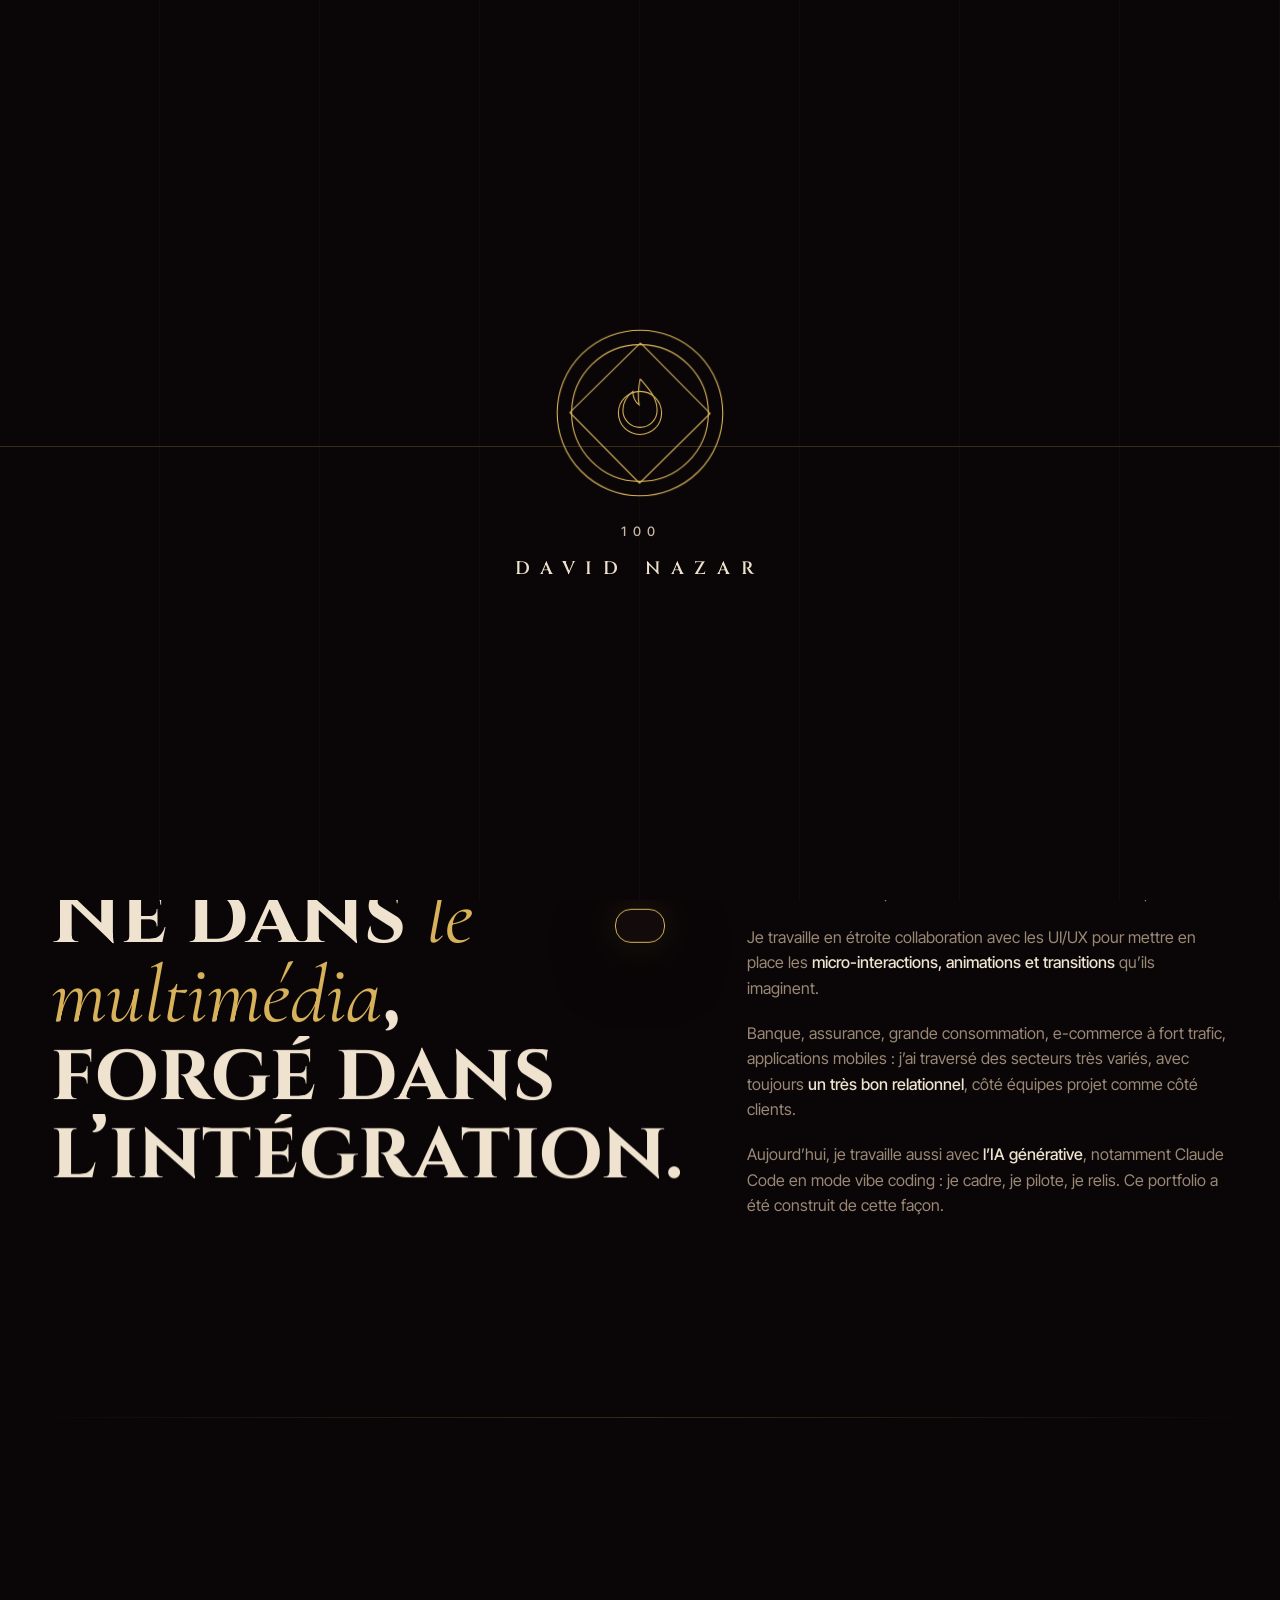
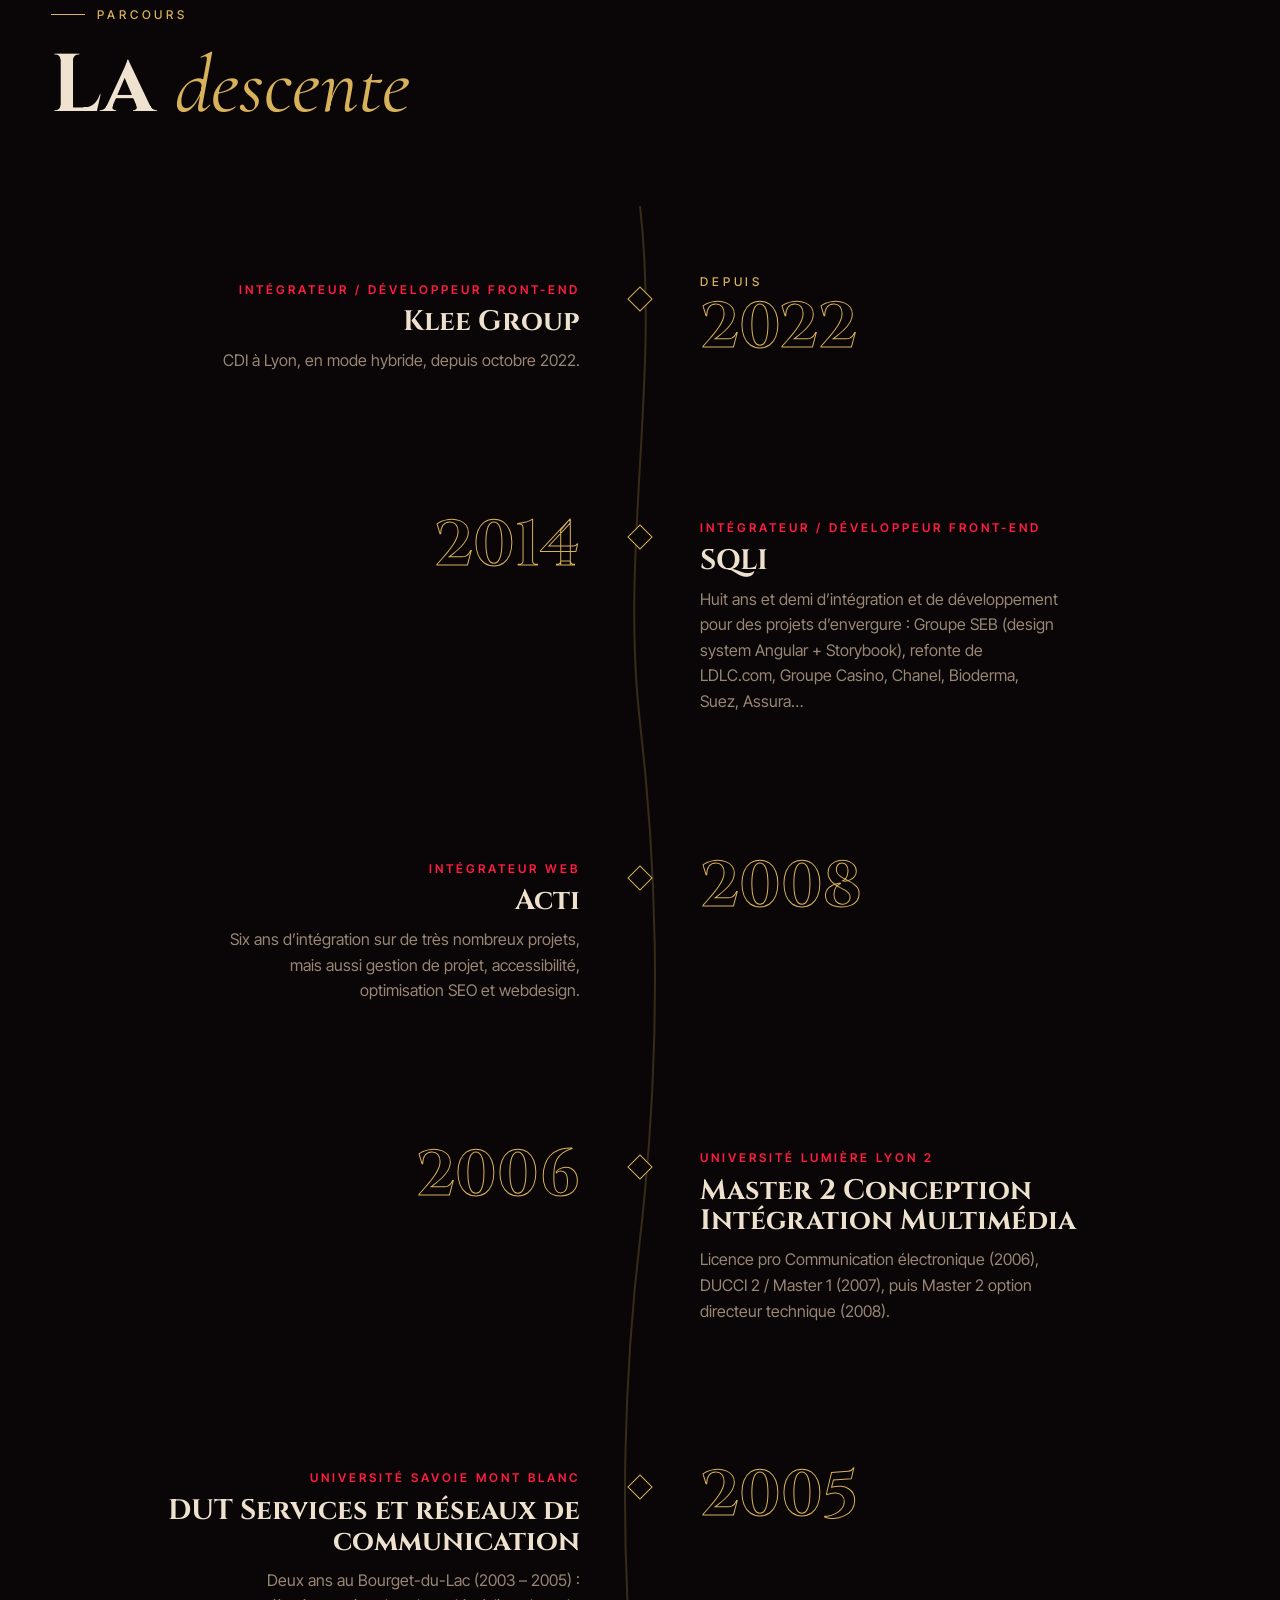
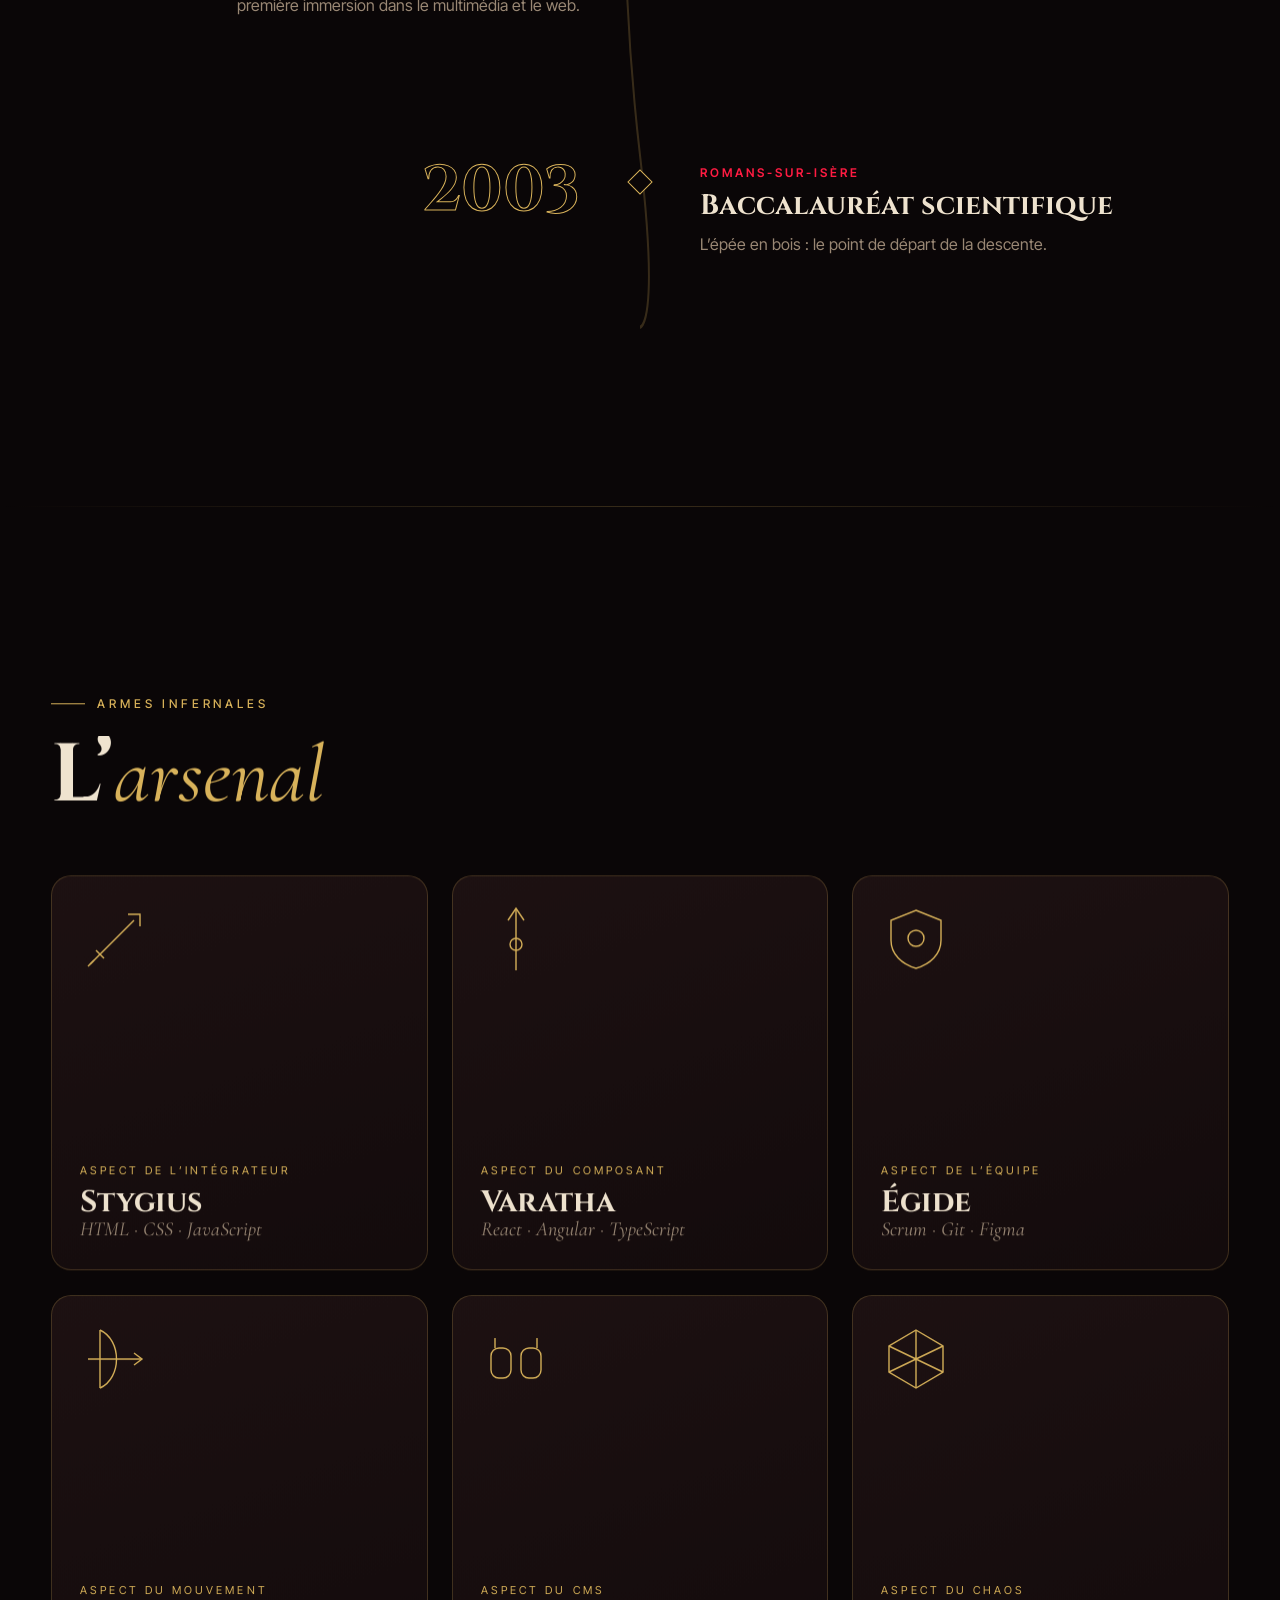
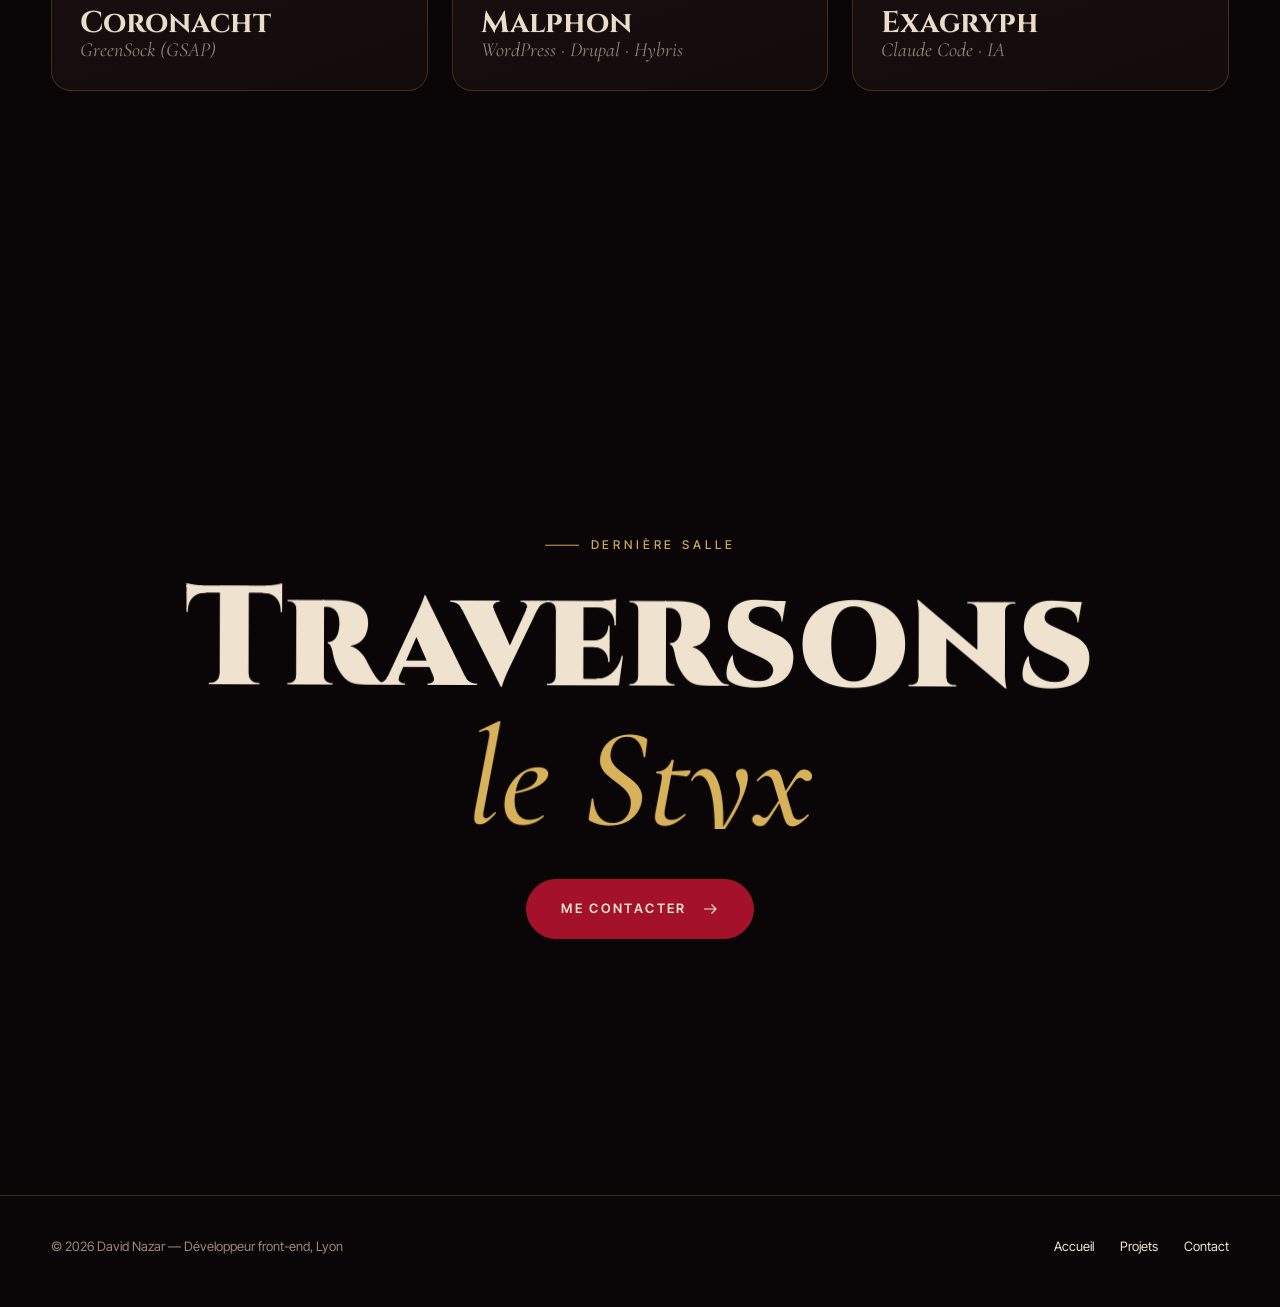
==== commit 5dc3b417: "Mobile : perspective 3D au gyroscope (hero, médaillon, carte pouvoir centrée), sobre et désactivée e" ====
--- a/apropos.html
+++ b/apropos.html
@@ -10,7 +10,7 @@
   <link rel="icon" href="data:image/svg+xml,%3Csvg xmlns='http://www.w3.org/2000/svg' viewBox='0 0 40 40'%3E%3Crect width='40' height='40' rx='9' fill='%230a0607'/%3E%3Cpath d='M20 7c4 5 8.5 9 8.5 15.5a8.5 8.5 0 0 1-17 0c0-4.5 2.5-7.5 5-9.5 0 3 1 5 3 6.5-1-4.5-.5-8.5.5-12.5Z' fill='none' stroke='%23d8b25a' stroke-width='2'/%3E%3C/svg%3E">
   <link rel="preload" href="fonts/cinzel.woff2" as="font" type="font/woff2" crossorigin>
   <link rel="preload" href="fonts/inter-tight.woff2" as="font" type="font/woff2" crossorigin>
-  <link rel="stylesheet" href="css/style.css?v=202611021543">
+  <link rel="stylesheet" href="css/style.css?v=202611021547">
   <script>document.documentElement.classList.add('fonts-pending'); setTimeout(function () { document.documentElement.classList.remove('fonts-pending'); }, 3000); try { if (localStorage.getItem('dn-calm') === '1') document.documentElement.classList.add('is-calm'); } catch (e) {}</script>
 </head>
 <body class="is-loading" data-barba="wrapper">
@@ -303,6 +303,6 @@
   <script src="js/vendor/Flip.min.js" defer></script>
   <script src="js/vendor/lenis.min.js" defer></script>
   <script src="js/vendor/barba.umd.js" defer></script>
-  <script src="js/main.js?v=202611021543" defer></script>
+  <script src="js/main.js?v=20261102154757" defer></script>
 </body>
 </html>
--- a/css/style.css
+++ b/css/style.css
@@ -366,6 +366,12 @@
   .boon { transition: transform 0.7s var(--ease-out); }
   .boon.is-live::before, .boon.is-live::after { opacity: 1; }
   .boon.is-live { animation: boon-live 4.5s ease-in-out infinite; }
+  /* Gyroscope disponible : l'inclinaison du téléphone remplace l'animation automatique */
+  .has-gyro .boon.is-live {
+    animation: none; transition: transform 0.25s ease-out;
+    transform: perspective(900px) rotateY(calc(var(--gx, 0) * 14deg)) rotateX(calc(var(--gy, 0) * -10deg));
+    --mx: calc(50% + var(--gx, 0) * 45%); --my: calc(35% + var(--gy, 0) * 45%); --sx: calc(50% + var(--gx, 0) * 55%);
+  }
 }
 @keyframes boon-live {
   0%, 100% { --mx: 15%; --my: 10%; --sx: 0%; transform: perspective(900px) rotateY(-8deg) rotateX(4deg); }
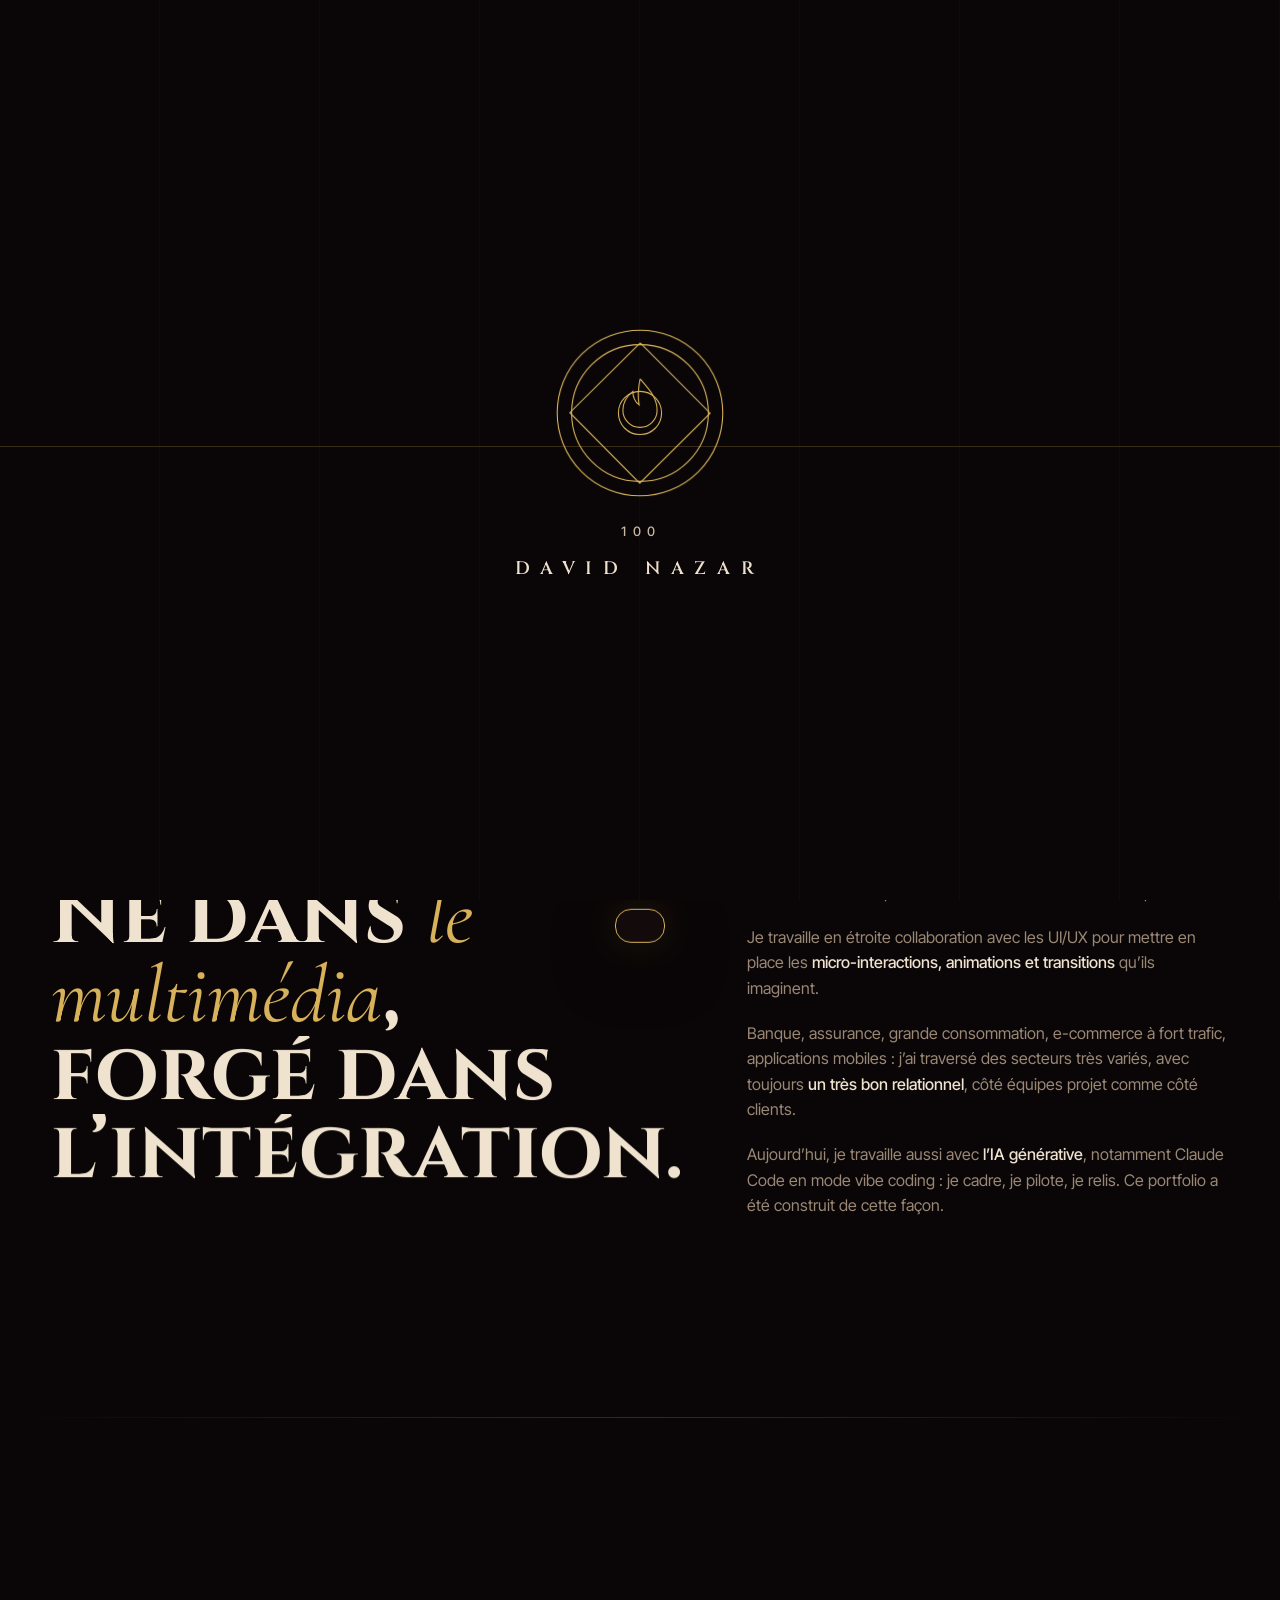
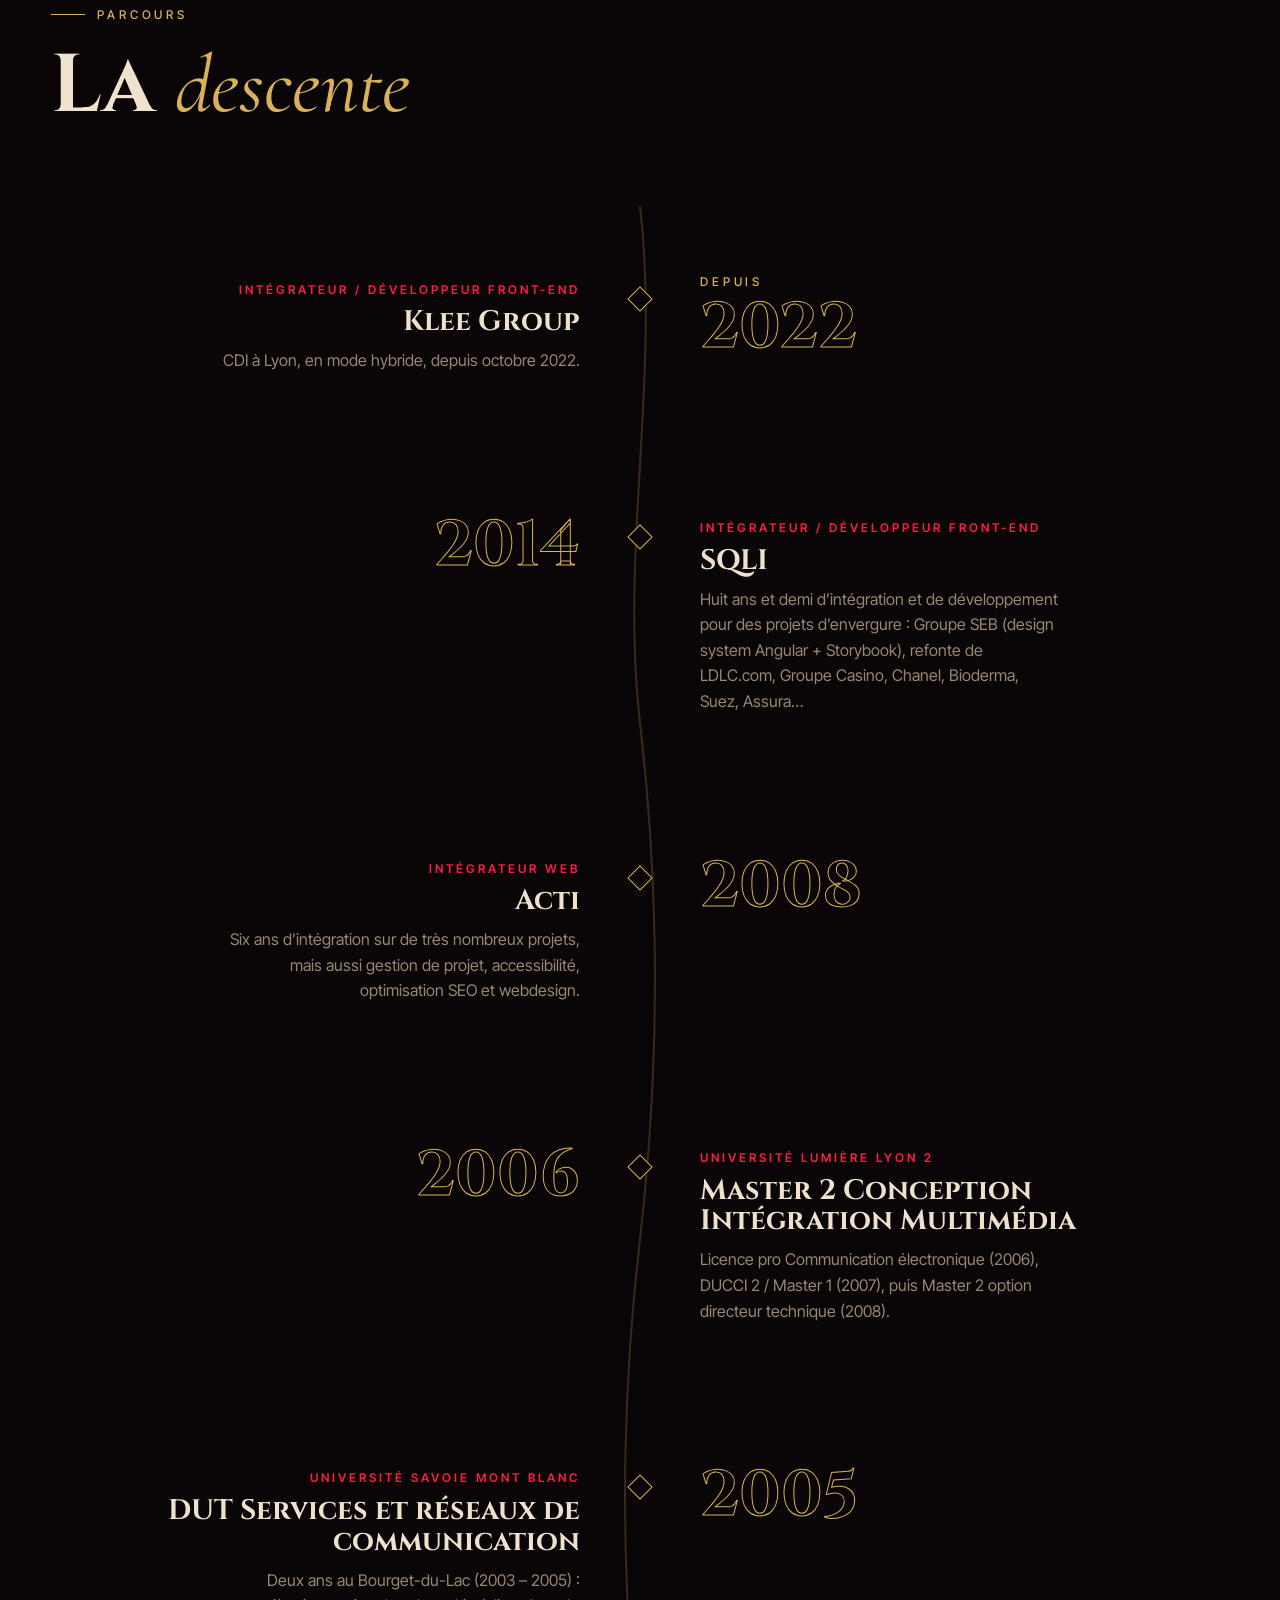
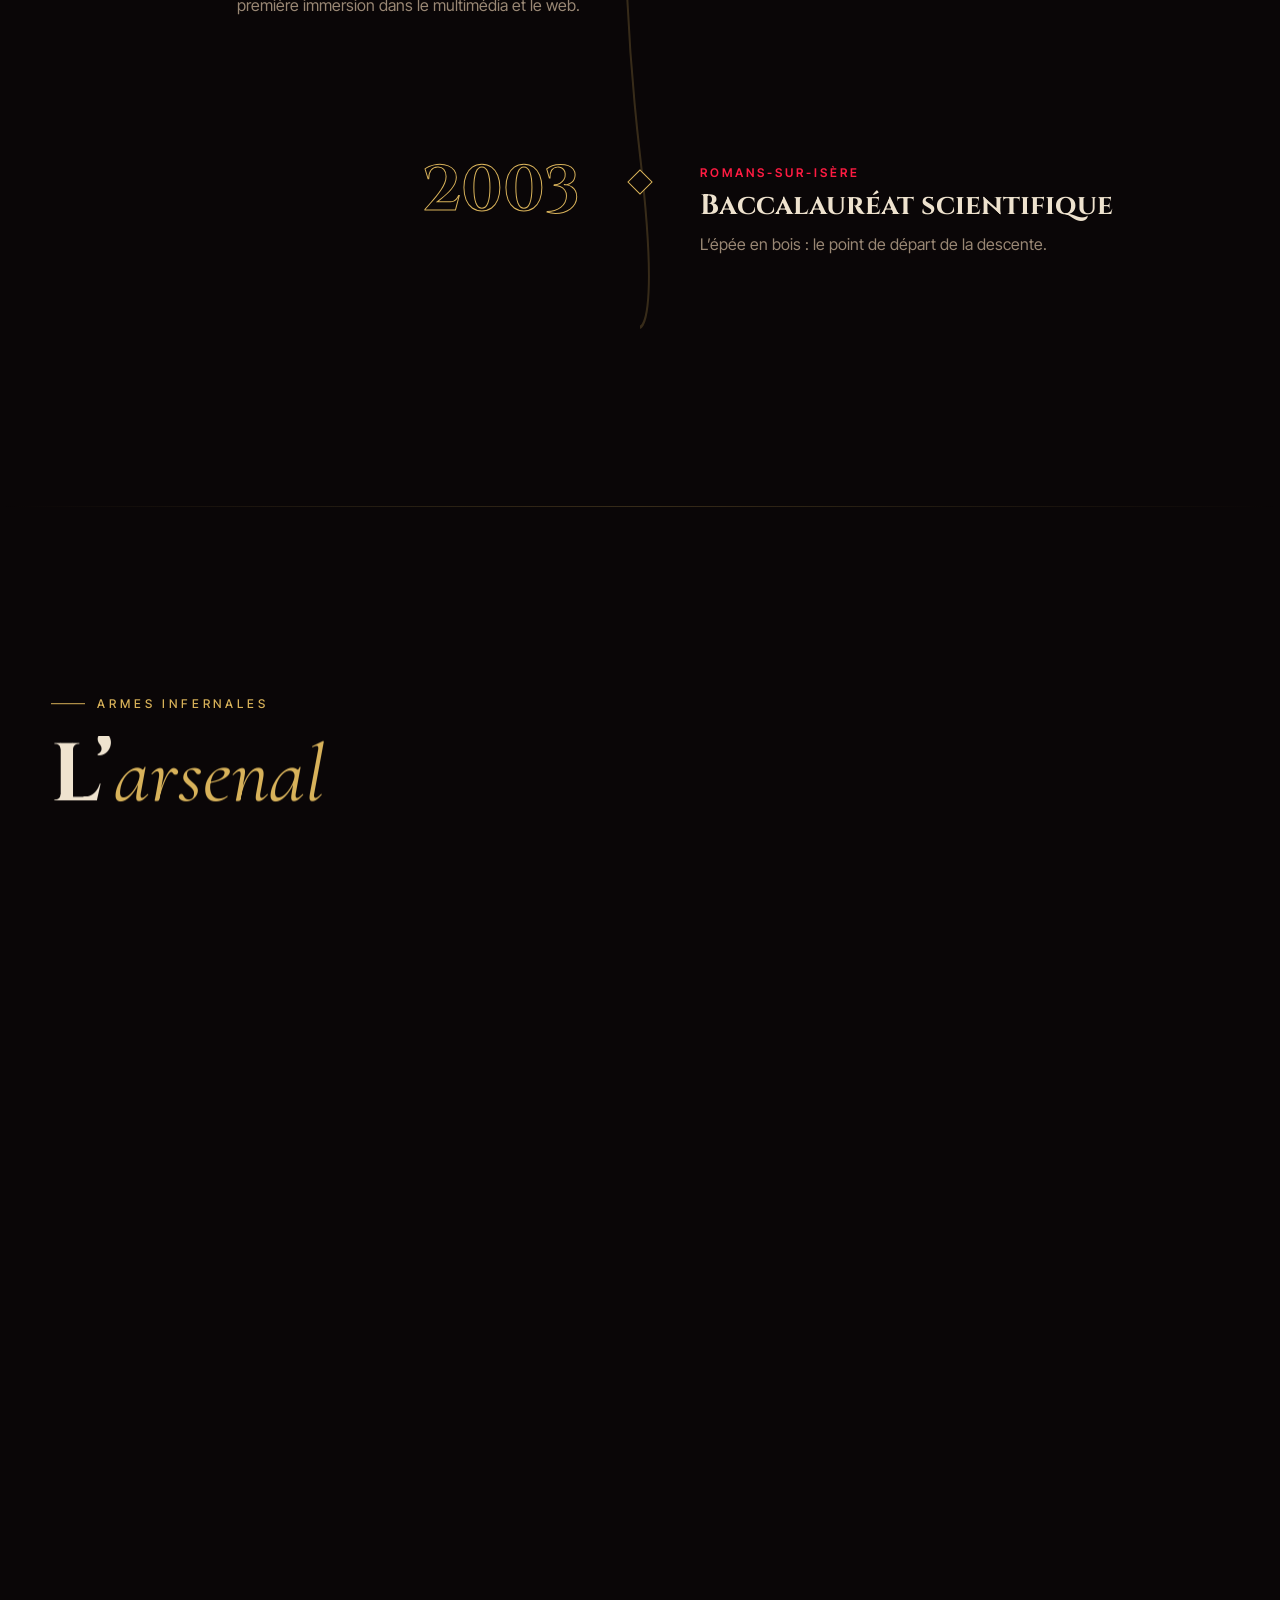
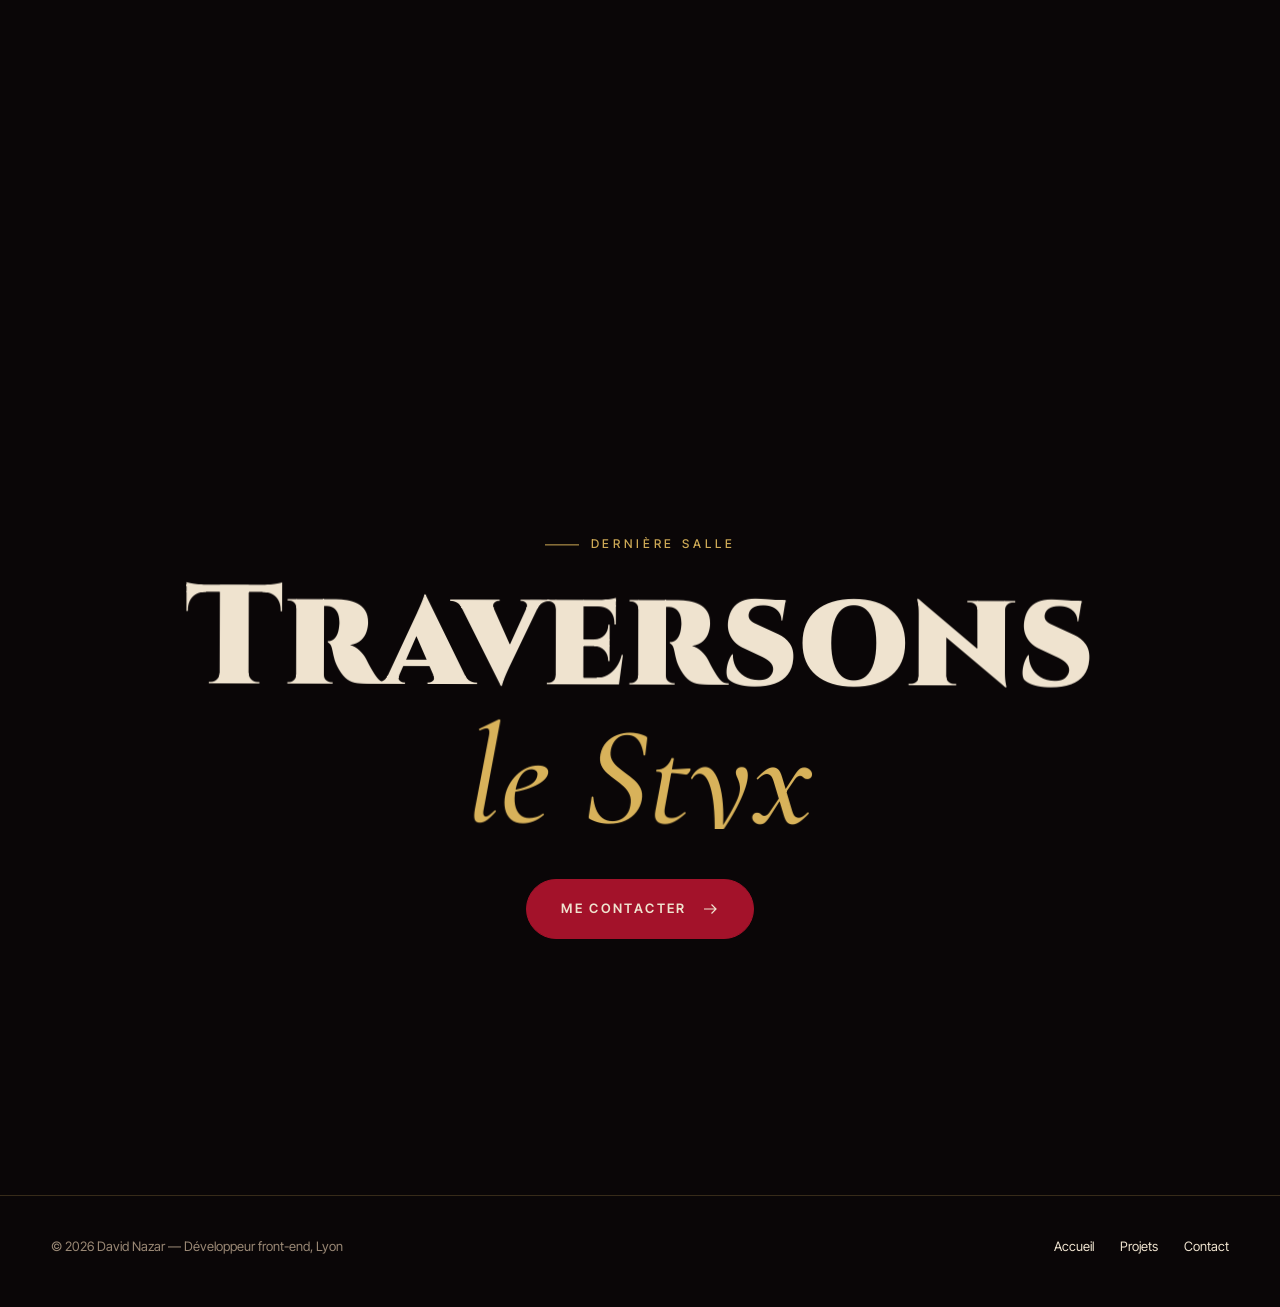
==== commit 893200aa: "iPhone : bouton « Activer la 3D » pour l'autorisation gyroscope (plus de demande au premier toucher)" ====
--- a/apropos.html
+++ b/apropos.html
@@ -10,7 +10,7 @@
   <link rel="icon" href="data:image/svg+xml,%3Csvg xmlns='http://www.w3.org/2000/svg' viewBox='0 0 40 40'%3E%3Crect width='40' height='40' rx='9' fill='%230a0607'/%3E%3Cpath d='M20 7c4 5 8.5 9 8.5 15.5a8.5 8.5 0 0 1-17 0c0-4.5 2.5-7.5 5-9.5 0 3 1 5 3 6.5-1-4.5-.5-8.5.5-12.5Z' fill='none' stroke='%23d8b25a' stroke-width='2'/%3E%3C/svg%3E">
   <link rel="preload" href="fonts/cinzel.woff2" as="font" type="font/woff2" crossorigin>
   <link rel="preload" href="fonts/inter-tight.woff2" as="font" type="font/woff2" crossorigin>
-  <link rel="stylesheet" href="css/style.css?v=202611021547">
+  <link rel="stylesheet" href="css/style.css?v=20261102155402">
   <script>document.documentElement.classList.add('fonts-pending'); setTimeout(function () { document.documentElement.classList.remove('fonts-pending'); }, 3000); try { if (localStorage.getItem('dn-calm') === '1') document.documentElement.classList.add('is-calm'); } catch (e) {}</script>
 </head>
 <body class="is-loading" data-barba="wrapper">
@@ -303,6 +303,6 @@
   <script src="js/vendor/Flip.min.js" defer></script>
   <script src="js/vendor/lenis.min.js" defer></script>
   <script src="js/vendor/barba.umd.js" defer></script>
-  <script src="js/main.js?v=20261102154757" defer></script>
+  <script src="js/main.js?v=20261102155402" defer></script>
 </body>
 </html>
--- a/css/style.css
+++ b/css/style.css
@@ -373,6 +373,13 @@
     --mx: calc(50% + var(--gx, 0) * 45%); --my: calc(35% + var(--gy, 0) * 45%); --sx: calc(50% + var(--gx, 0) * 55%);
   }
 }
+.gyro-btn {
+  display: inline-flex; align-items: center; gap: 10px; padding: 12px 20px; border-radius: 999px;
+  border: 1px solid var(--gold); background: rgba(216, 178, 90, 0.08); color: var(--gold-2);
+  font: 600 12px/1 var(--f-ui); letter-spacing: 0.16em; text-transform: uppercase;
+  box-shadow: 0 0 24px rgba(216, 178, 90, 0.18);
+}
+.gyro-btn span { color: var(--ember); animation: breathe 2.4s ease-in-out infinite; }
 @keyframes boon-live {
   0%, 100% { --mx: 15%; --my: 10%; --sx: 0%; transform: perspective(900px) rotateY(-8deg) rotateX(4deg); }
   50% { --mx: 85%; --my: 75%; --sx: 100%; transform: perspective(900px) rotateY(8deg) rotateX(-4deg); }
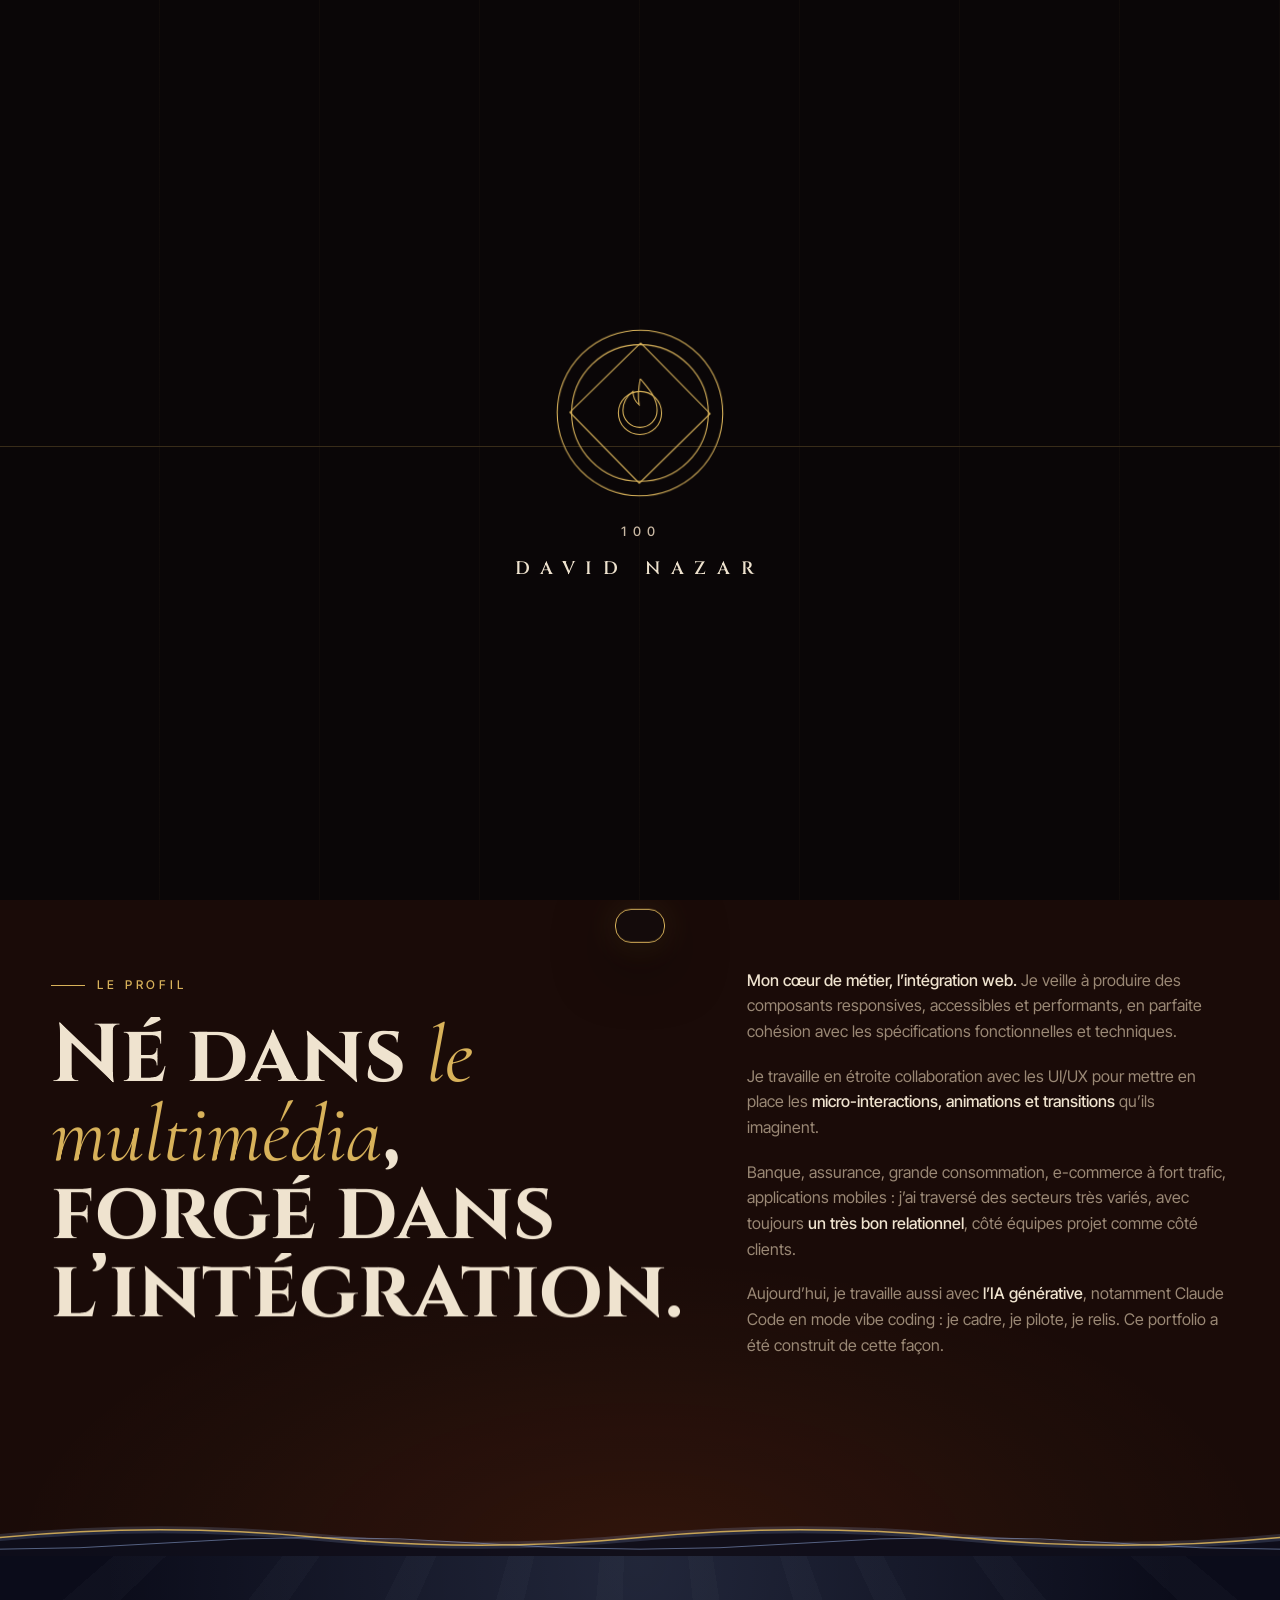
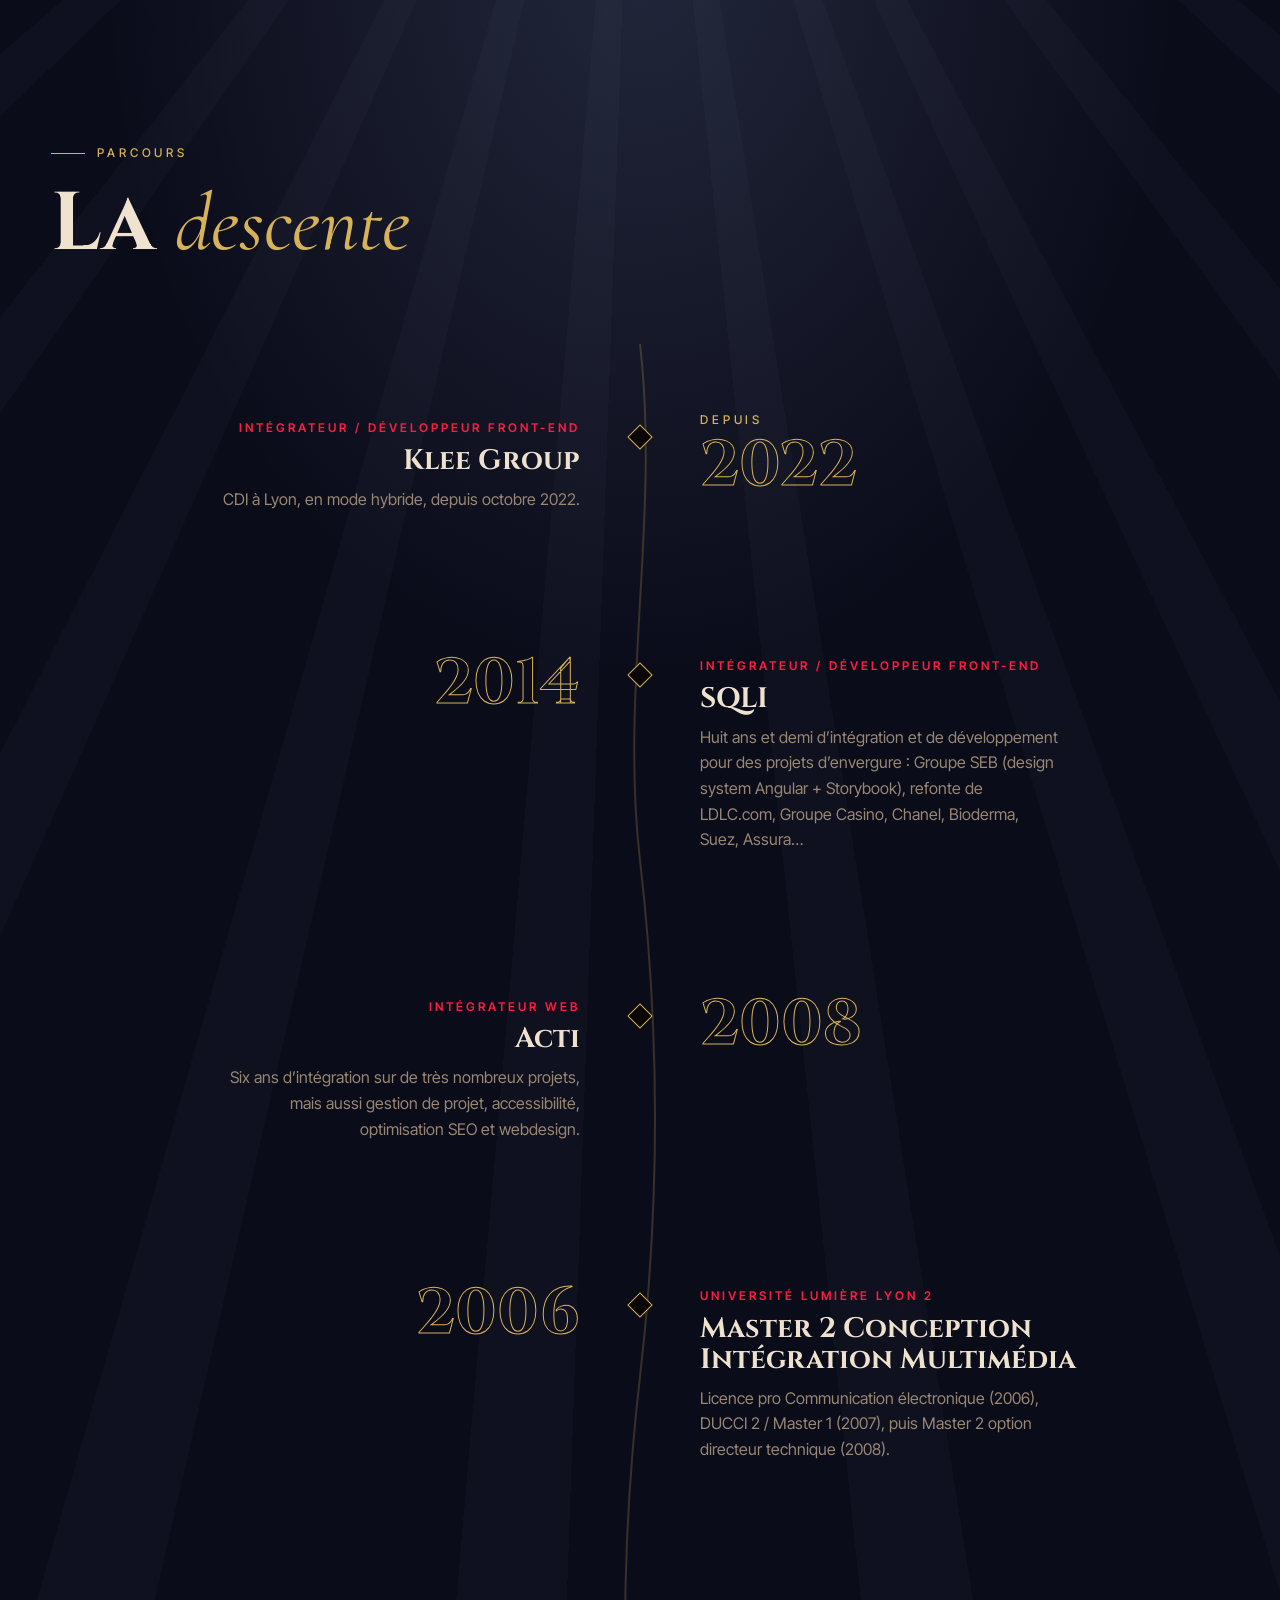
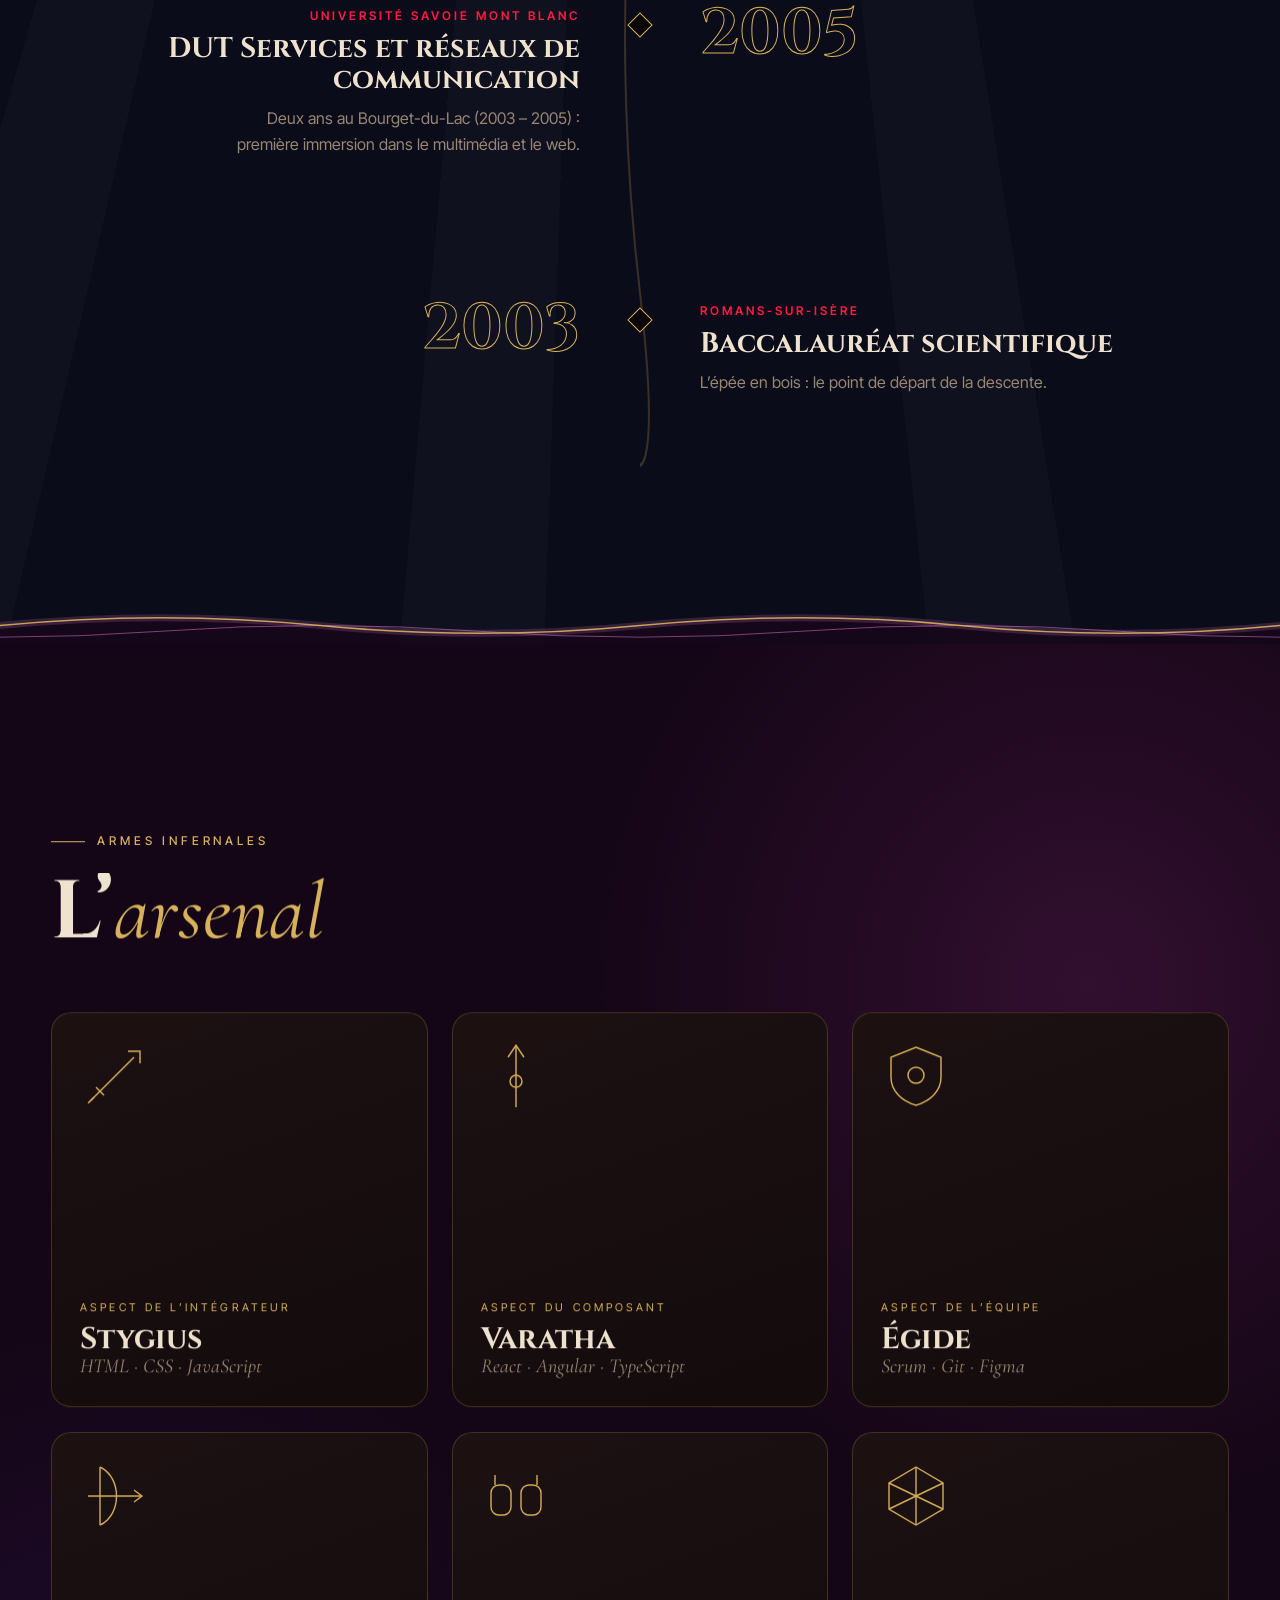
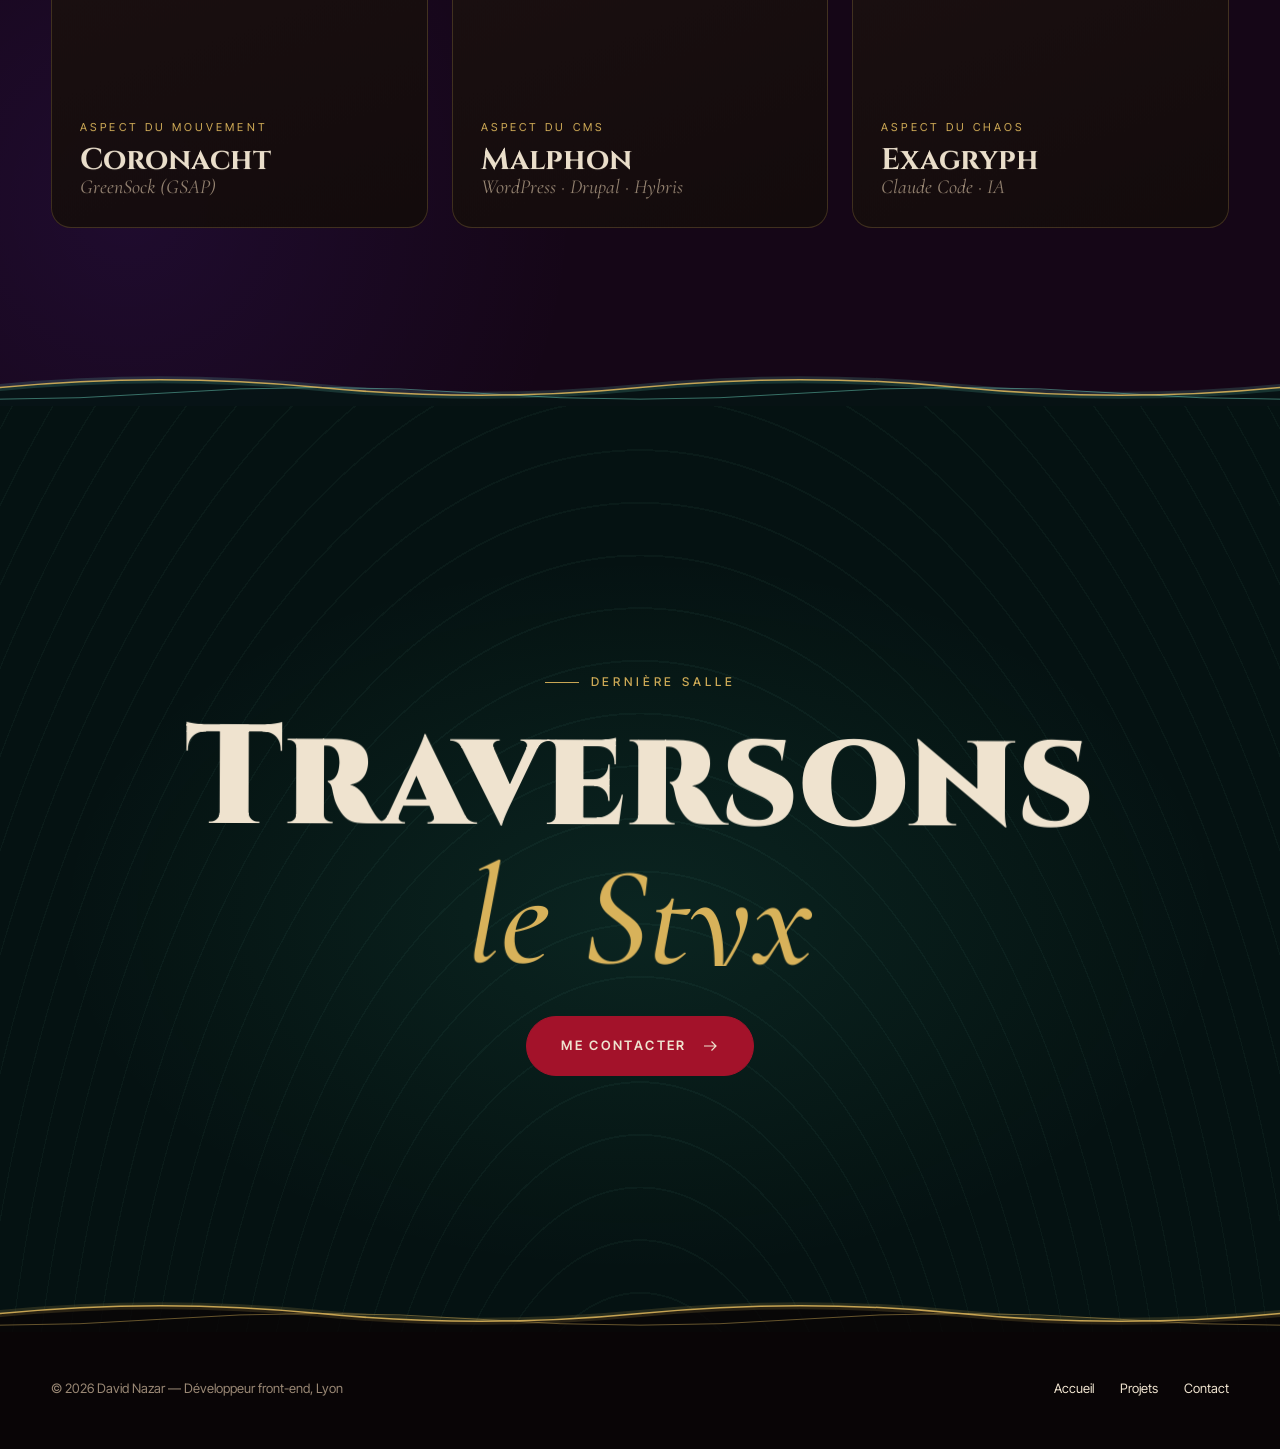
==== commit 66028a5f: "Régions des Enfers : fonds par section et vagues dorées flottantes, barre de filtres refondue - Fond" ====
--- a/apropos.html
+++ b/apropos.html
@@ -10,7 +10,7 @@
   <link rel="icon" href="data:image/svg+xml,%3Csvg xmlns='http://www.w3.org/2000/svg' viewBox='0 0 40 40'%3E%3Crect width='40' height='40' rx='9' fill='%230a0607'/%3E%3Cpath d='M20 7c4 5 8.5 9 8.5 15.5a8.5 8.5 0 0 1-17 0c0-4.5 2.5-7.5 5-9.5 0 3 1 5 3 6.5-1-4.5-.5-8.5.5-12.5Z' fill='none' stroke='%23d8b25a' stroke-width='2'/%3E%3C/svg%3E">
   <link rel="preload" href="fonts/cinzel.woff2" as="font" type="font/woff2" crossorigin>
   <link rel="preload" href="fonts/inter-tight.woff2" as="font" type="font/woff2" crossorigin>
-  <link rel="stylesheet" href="css/style.css?v=20261102155402">
+  <link rel="stylesheet" href="css/style.css?v=20261102160914">
   <script>document.documentElement.classList.add('fonts-pending'); setTimeout(function () { document.documentElement.classList.remove('fonts-pending'); }, 3000); try { if (localStorage.getItem('dn-calm') === '1') document.documentElement.classList.add('is-calm'); } catch (e) {}</script>
 </head>
 <body class="is-loading" data-barba="wrapper">
@@ -95,7 +95,7 @@
       </div>
     </header>
 
-    <section class="section" style="padding-top: 40px">
+    <section class="section zone zone--asphodel">
       <div class="wrap bio">
         <div>
           <span class="eyebrow" data-reveal>Le profil</span>
@@ -110,9 +110,8 @@
       </div>
     </section>
 
-    <div class="divider"></div>
-
-    <section class="section">
+
+    <section class="section zone zone--elysium">
       <div class="wrap">
         <span class="eyebrow" data-reveal>Parcours</span>
         <h2 class="h2" data-split-lines style="margin-top:24px">La <span class="serif gold">descente</span></h2>
@@ -186,9 +185,8 @@
       </div>
     </section>
 
-    <div class="divider"></div>
-
-    <section class="section">
+
+    <section class="section zone zone--chaos">
       <div class="wrap">
         <span class="eyebrow" data-reveal>Armes infernales</span>
         <h2 class="h2" data-split-lines style="margin-top:24px">L’<span class="serif gold">arsenal</span></h2>
@@ -275,7 +273,7 @@
       </div>
     </section>
 
-    <section class="cta">
+    <section class="cta zone zone--styx">
       <div class="wrap">
         <span class="eyebrow" data-reveal>Dernière salle</span>
         <h2 class="cta__title" data-split-lines>Traversons<br><span class="serif">le Styx</span></h2>
@@ -287,7 +285,7 @@
       </div>
     </section>
 
-    <footer class="footer">
+    <footer class="footer zone zone--ink">
       <div class="wrap">
         <span>© 2026 David Nazar — Développeur front-end, Lyon</span>
         <div class="footer__links"><a href="index.html">Accueil</a><a href="projets.html">Projets</a><a href="contact.html">Contact</a></div>
@@ -303,6 +301,6 @@
   <script src="js/vendor/Flip.min.js" defer></script>
   <script src="js/vendor/lenis.min.js" defer></script>
   <script src="js/vendor/barba.umd.js" defer></script>
-  <script src="js/main.js?v=20261102155402" defer></script>
+  <script src="js/main.js?v=20261102160634" defer></script>
 </body>
 </html>
--- a/css/style.css
+++ b/css/style.css
@@ -317,7 +317,7 @@
 .manifesto__text .word { display: inline-block; }
 
 /* Bénédictions (cartes boons) */
-.boons { position: relative; overflow: hidden; }
+.boons { position: relative; overflow-x: clip; overflow-y: visible; }
 .boons__head { display: flex; justify-content: space-between; align-items: end; gap: 30px; flex-wrap: wrap; margin-bottom: 60px; }
 .boons__pin { height: 100svh; display: flex; flex-direction: column; justify-content: center; padding-top: var(--nav-h); }
 .boons__track { display: flex; gap: clamp(18px, 2.2vw, 34px); padding: 0 var(--gutter); width: max-content; }
@@ -414,6 +414,48 @@
 @keyframes caret { 50% { opacity: 0; } }
 @media (max-width: 560px) { .term__line { white-space: normal; } .chaos__steps li { grid-template-columns: 1fr; gap: 4px; } }
 
+/* ==========================================================================
+   Régions des Enfers : chaque section a son fond, pleine largeur, fondu court en haut et en bas.
+   Fonds semi-transparents : les braises restent visibles derrière.
+   ========================================================================== */
+.zone { position: relative; isolation: isolate; --zone-bg: transparent; --zone-glow: none; --zone-accent: var(--gold); }
+.zone::before {
+  content: ""; position: absolute; top: 0; bottom: 0; left: calc(50% - 50vw); right: calc(50% - 50vw); z-index: -1; pointer-events: none;
+  background: var(--zone-glow), var(--zone-bg);
+}
+/* Bordure de région : vague dorée qui déborde sur la section précédente et dérive lentement */
+.zone__wave {
+  position: absolute; top: -40px; left: calc(50% - 50vw); width: 200vw; height: 40px; z-index: 0; pointer-events: none;
+  animation: wave-drift 28s linear infinite; will-change: transform;
+}
+.zone__wave svg { display: block; width: 100%; height: 100%; overflow: visible; }
+.zone__wave .wave-fill { fill: var(--zone-bg); }
+.zone__wave .wave-line { fill: none; stroke: var(--gold); stroke-width: 1.5; opacity: 0.9; }
+.zone__wave .wave-glow { fill: none; stroke: var(--zone-accent); stroke-width: 7; opacity: 0.16; }
+.zone__wave .wave-line--echo { stroke: var(--zone-accent); stroke-width: 1; opacity: 0.45; }
+.zone:nth-of-type(even) > .zone__wave { animation-duration: 36s; animation-direction: reverse; }
+@keyframes wave-drift { to { transform: translateX(-50%); } }
+.zone--asphodel {
+  --zone-bg: rgba(31, 13, 9, 0.8); --zone-accent: var(--ember);
+  --zone-glow: radial-gradient(70% 55% at 50% 100%, rgba(255, 106, 43, 0.1), transparent 70%);
+}
+.zone--elysium {
+  --zone-bg: rgba(12, 15, 30, 0.84); --zone-accent: #a9c6ff;
+  --zone-glow: radial-gradient(60% 45% at 50% 0%, rgba(170, 200, 255, 0.14), transparent 70%),
+    repeating-conic-gradient(from 160deg at 50% -20%, rgba(200, 220, 255, 0.022) 0 3deg, transparent 3deg 11deg);
+}
+.zone--chaos {
+  --zone-bg: rgba(24, 8, 27, 0.84); --zone-accent: #ff86e2;
+  --zone-glow: radial-gradient(55% 55% at 85% 25%, rgba(255, 79, 216, 0.12), transparent 70%), radial-gradient(50% 50% at 10% 85%, rgba(120, 60, 255, 0.1), transparent 70%);
+}
+.zone--styx {
+  --zone-bg: rgba(5, 21, 20, 0.86); --zone-accent: #74e3cb;
+  --zone-glow: radial-gradient(65% 55% at 50% 55%, rgba(60, 200, 170, 0.1), transparent 70%),
+    repeating-radial-gradient(ellipse at 50% 130%, rgba(120, 220, 200, 0.045) 0 1px, transparent 1px 28px);
+}
+.zone--blood { --zone-bg: rgba(64, 6, 17, 0.72); --zone-accent: var(--gold); }
+.zone--ink { --zone-bg: rgba(10, 6, 7, 0.84); --zone-accent: var(--gold); }
+
 /* Stats */
 .stats { display: grid; grid-template-columns: repeat(4, 1fr); border-top: 1px solid var(--line); border-bottom: 1px solid var(--line); }
 .stat { padding: 50px 30px; border-right: 1px solid var(--line); }
@@ -423,7 +465,7 @@
 @media (max-width: 860px) { .stats { grid-template-columns: repeat(2, 1fr); } .stat:nth-child(2) { border-right: 0; } .stat:nth-child(-n+2) { border-bottom: 1px solid var(--line); } }
 
 /* Marquee */
-.marquee { padding: 70px 0; overflow: hidden; border-bottom: 1px solid var(--line); }
+.marquee { padding: 70px 0; overflow-x: clip; overflow-y: visible; }
 .marquee__track { display: flex; width: max-content; }
 .marquee__group { display: flex; align-items: center; flex-shrink: 0; }
 .marquee__item { font: 700 clamp(44px, 7vw, 110px)/1 var(--f-display); padding: 0 0.4em; white-space: nowrap; color: transparent; -webkit-text-stroke: 1px rgba(239, 227, 207, 0.35); transition: color 0.4s, -webkit-text-stroke-color 0.4s; }
@@ -436,7 +478,7 @@
 .cta__title .serif { color: var(--gold); font-weight: 500; }
 
 /* Footer */
-.footer { padding: 40px 0 50px; border-top: 1px solid var(--line); }
+.footer { padding: 46px 0 50px; }
 .footer .wrap { display: flex; justify-content: space-between; align-items: center; gap: 20px; flex-wrap: wrap; font-size: 13px; color: var(--muted); }
 .footer__links { display: flex; gap: 26px; }
 .footer__links a { position: relative; color: var(--bone); }
@@ -451,12 +493,52 @@
 .page-head__title .serif { font-weight: 500; color: var(--gold); }
 .page-head__row { display: flex; justify-content: space-between; align-items: end; gap: 30px; flex-wrap: wrap; }
 
-.toolbar { display: flex; justify-content: space-between; align-items: center; gap: 20px; flex-wrap: wrap; padding: 22px 0; border-top: 1px solid var(--line); border-bottom: 1px solid var(--line); position: sticky; top: 0; z-index: 5; background: rgba(10, 6, 7, 0.75); backdrop-filter: blur(10px); -webkit-backdrop-filter: blur(10px); }
-.segmented { position: relative; display: inline-flex; padding: 4px; border-radius: 999px; border: 1px solid var(--line); background: var(--ink-2); }
-.segmented button { position: relative; z-index: 1; padding: 9px 16px; border-radius: 999px; font: 500 12px/1 var(--f-ui); letter-spacing: 0.12em; text-transform: uppercase; color: var(--muted); white-space: nowrap; flex-shrink: 0; transition: color 0.35s; }
-@media (max-width: 760px) { /* Mobile : les filtres défilent horizontalement au lieu de se replier */ .toolbar { flex-direction: column; align-items: stretch; gap: 12px; padding: 16px 0; } .segmented[data-filter] { display: flex; max-width: 100%; overflow-x: auto; overscroll-behavior-x: contain; scrollbar-width: none; scroll-padding: 0 24px; } .segmented[data-filter]::-webkit-scrollbar { display: none; } .segmented[data-filter]::after { content: ""; flex: 0 0 4px; } .segmented[data-view] { align-self: flex-start; } }
+/* Barre de filtres : capsules dorées, fond vitré seulement quand la barre est collée en haut */
+.toolbar { position: sticky; top: 0; z-index: 5; display: flex; justify-content: space-between; align-items: center; gap: 16px 24px; flex-wrap: wrap; padding: 20px 0; transition: top 0.7s var(--ease-out); }
+/* Collée : la barre se range sous la navigation quand celle-ci est affichée */
+body:has(.nav:not(.is-hidden)) .toolbar { top: var(--nav-h); }
+.toolbar::before {
+  content: ""; position: absolute; top: 0; bottom: 0; left: calc(50% - 50vw); right: calc(50% - 50vw); z-index: -1;
+  background: rgba(22, 10, 8, 0.82); backdrop-filter: blur(14px) saturate(140%); -webkit-backdrop-filter: blur(14px) saturate(140%);
+  border-bottom: 1px solid rgba(216, 178, 90, 0.28); box-shadow: 0 18px 40px -20px rgba(0, 0, 0, 0.8);
+  opacity: 0; transition: opacity 0.45s;
+}
+.toolbar.is-stuck::before { opacity: 1; }
+.toolbar__group { display: flex; align-items: center; gap: 18px; min-width: 0; }
+.toolbar__label { display: inline-flex; align-items: center; gap: 12px; font: 500 11px/1 var(--f-ui); letter-spacing: 0.3em; text-transform: uppercase; color: var(--gold); white-space: nowrap; }
+.toolbar__label::before { content: ""; width: 26px; height: 1px; background: currentColor; }
+.segmented {
+  position: relative; display: inline-flex; padding: 5px; border-radius: 999px;
+  background: linear-gradient(180deg, rgba(10, 6, 7, 0.72), rgba(24, 12, 11, 0.72));
+  border: 1px solid rgba(216, 178, 90, 0.3);
+  box-shadow: inset 0 1px 0 rgba(255, 240, 210, 0.05), inset 0 -10px 24px rgba(0, 0, 0, 0.35), 0 14px 30px -16px rgba(0, 0, 0, 0.9);
+}
+.segmented button {
+  position: relative; z-index: 1; display: inline-flex; align-items: center; gap: 7px; padding: 10px 14px; border-radius: 999px;
+  font: 500 12px/1 var(--f-ui); letter-spacing: 0.12em; text-transform: uppercase; color: var(--muted); white-space: nowrap; flex-shrink: 0; transition: color 0.35s;
+}
+.segmented button:hover { color: var(--bone); }
 .segmented button.is-active { color: var(--ink); }
-.segmented__pill { position: absolute; top: 4px; bottom: 4px; left: 0; border-radius: 999px; background: var(--gold); box-shadow: 0 4px 18px rgba(216, 178, 90, 0.35); }
+.seg-count {
+  min-width: 18px; padding: 3px 5px; border-radius: 999px; text-align: center; letter-spacing: 0;
+  font: 600 10px/1 var(--f-ui); font-variant-numeric: tabular-nums; color: var(--gold); background: rgba(216, 178, 90, 0.12); transition: color 0.35s, background 0.35s;
+}
+.segmented button.is-active .seg-count { color: var(--ink); background: rgba(10, 6, 7, 0.16); }
+.segmented__pill {
+  position: absolute; top: 5px; bottom: 5px; left: 0; border-radius: 999px;
+  background: linear-gradient(180deg, var(--gold-2), var(--gold) 55%, #b88d3a);
+  box-shadow: inset 0 1px 0 rgba(255, 255, 255, 0.5), 0 0 0 1px rgba(255, 230, 170, 0.3), 0 6px 22px rgba(216, 178, 90, 0.35);
+}
+@media (max-width: 760px) {
+  /* Mobile : les filtres défilent horizontalement au lieu de se replier */
+  .toolbar { flex-direction: column; align-items: stretch; gap: 12px; padding: 14px 0; }
+  .toolbar__label { display: none; }
+  .toolbar__group:first-child { width: 100%; }
+  .segmented[data-filter] { display: flex; max-width: 100%; overflow-x: auto; overscroll-behavior-x: contain; scrollbar-width: none; }
+  .segmented[data-filter]::-webkit-scrollbar { display: none; }
+  .segmented[data-filter]::after { content: ""; flex: 0 0 4px; }
+  .toolbar__group:last-child { align-self: flex-start; }
+}
 
 .works { list-style: none; margin: 0; padding: 0 0 120px; }
 .work { border-bottom: 1px solid var(--line); position: relative; overflow: hidden; }
@@ -687,3 +769,7 @@
   *, *::before, *::after { animation-duration: 0.01ms !important; animation-iteration-count: 1 !important; transition-duration: 0.01ms !important; }
   .grain { animation: none; }
 }
+
+/* Respiration au-dessus des régions qui démarrent sans marge haute */
+.contact-grid.zone { padding-top: 90px; }
+.page-head + .wrap.zone { padding-top: 56px; }
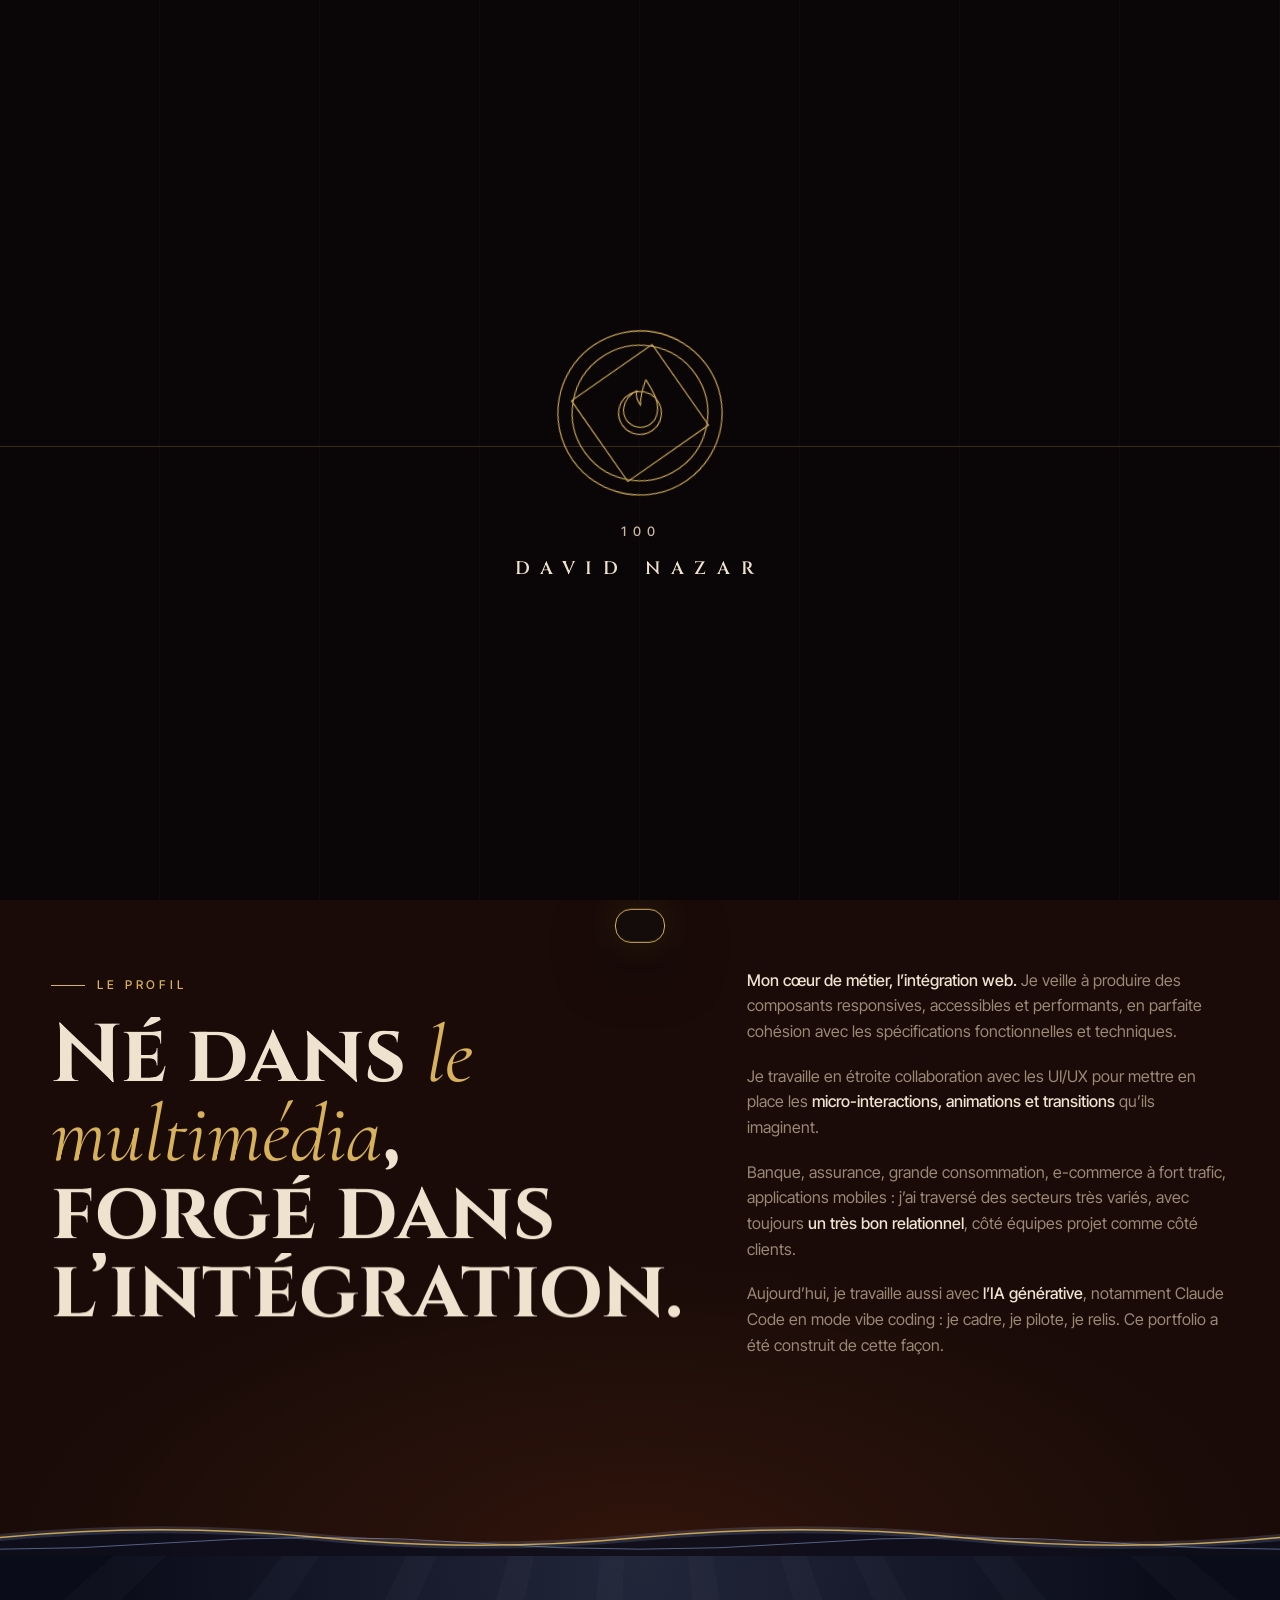
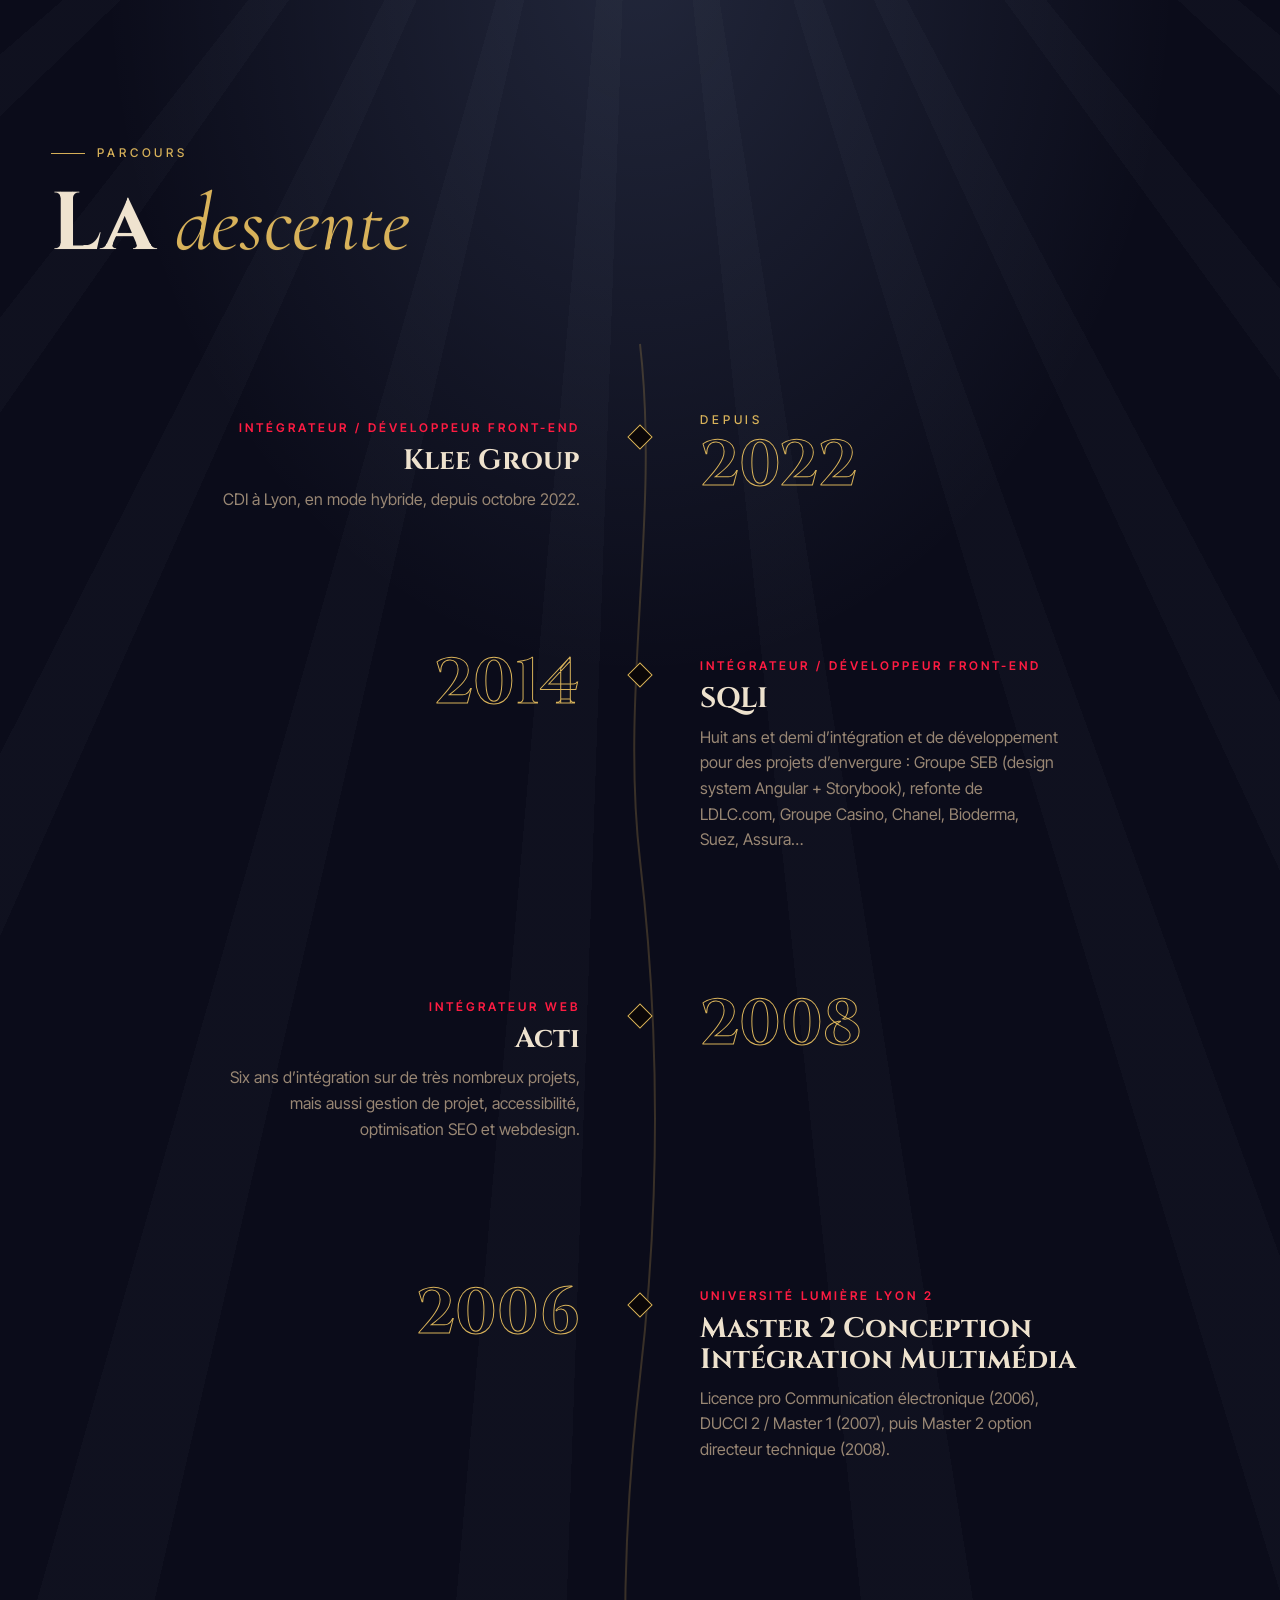
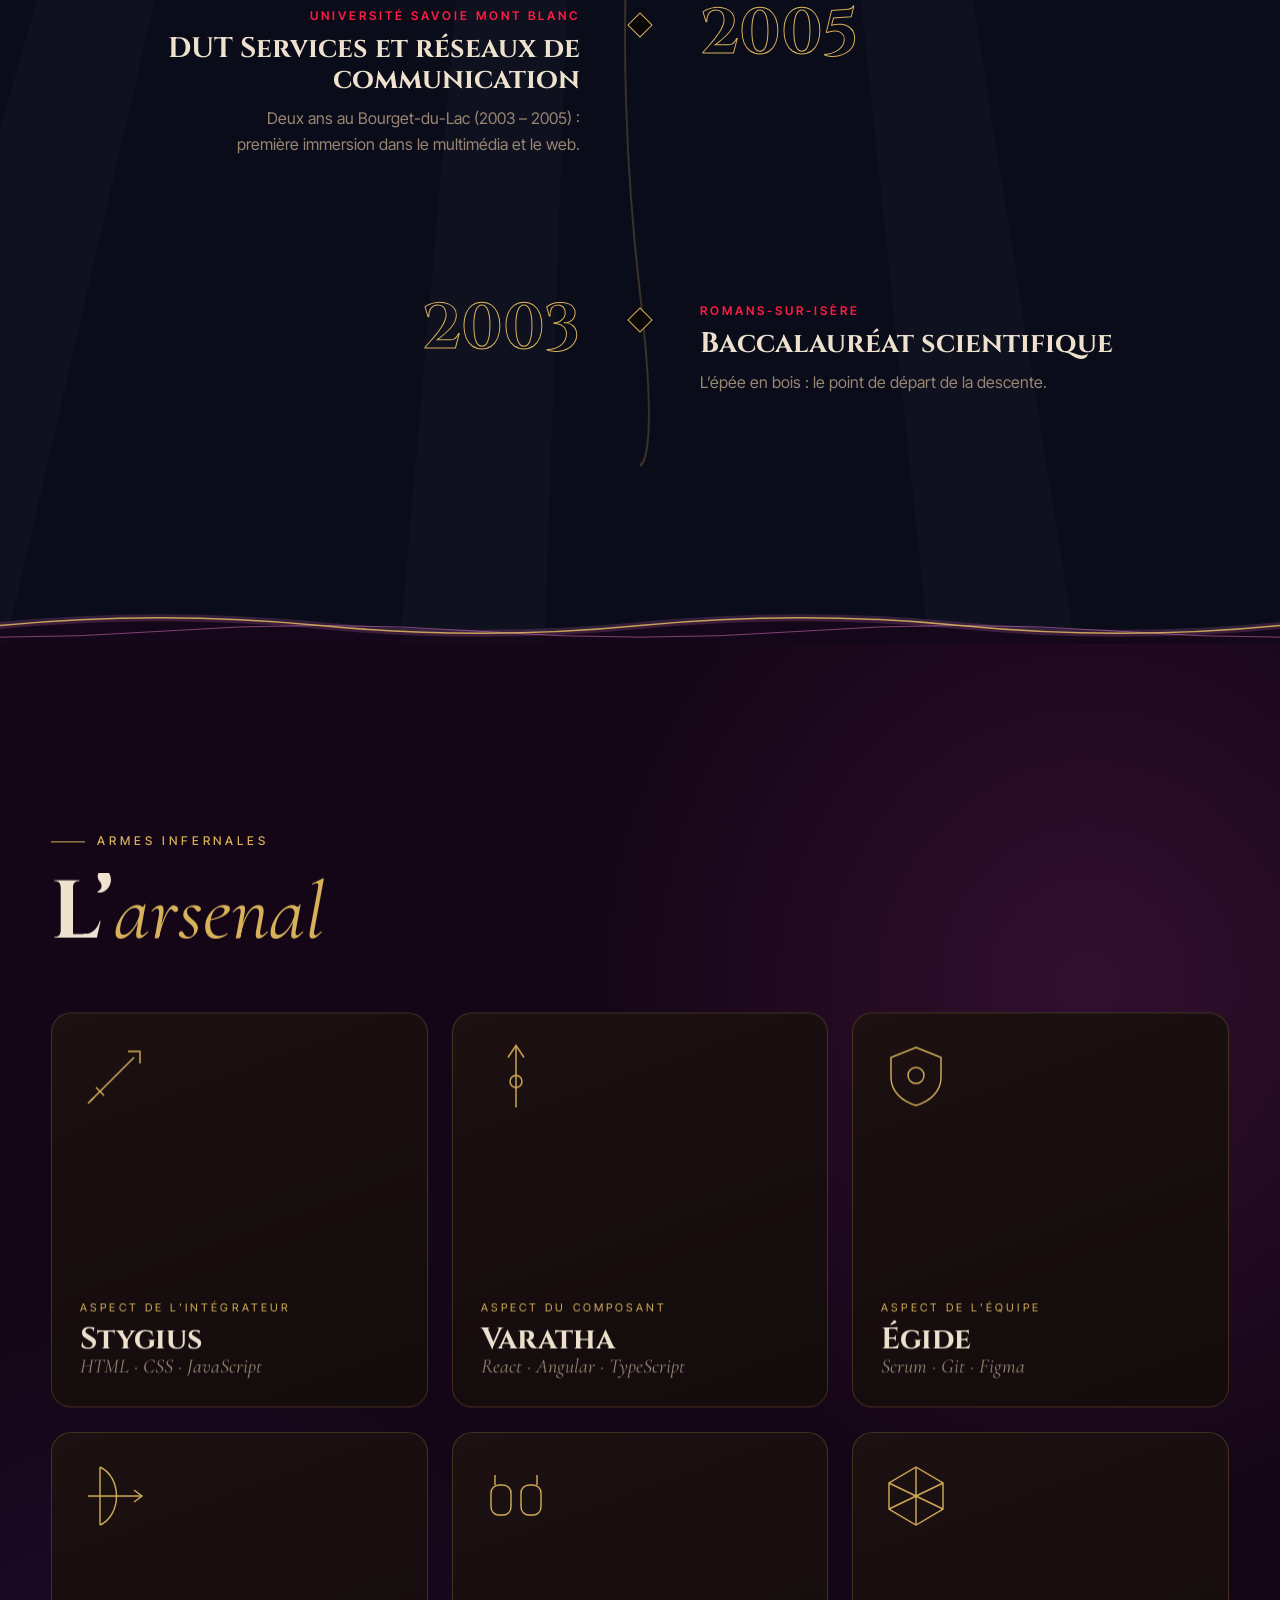
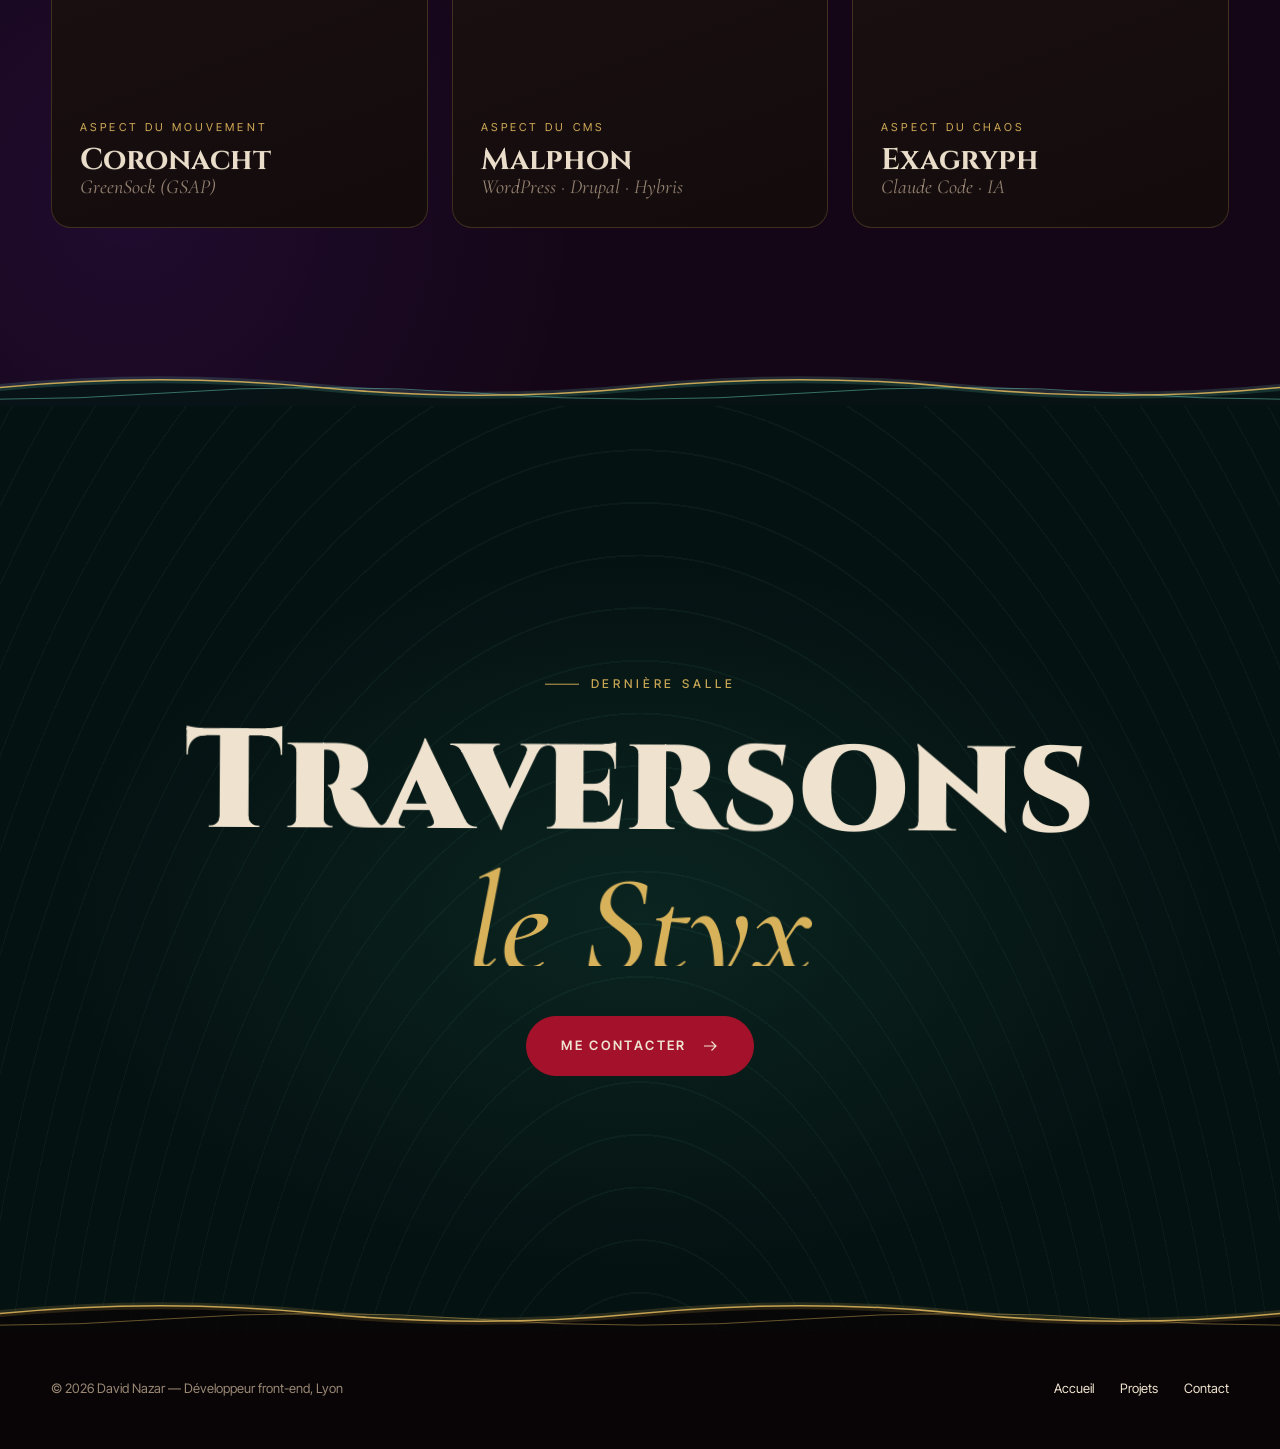
==== commit 040be13a: "SEO : titres et descriptions par page, canonique, Open Graph + image d'aperçu, JSON-LD Person, sitem" ====
--- a/apropos.html
+++ b/apropos.html
@@ -3,14 +3,28 @@
 <head>
   <meta charset="utf-8">
   <meta name="viewport" content="width=device-width, initial-scale=1">
-  <title>À propos — David Nazar</title>
-  <meta name="description" content="David Nazar, développeur front-end à Lyon depuis 2008. Intégration web, composants accessibles et performants, micro-interactions et animations.">
+  <!-- page-meta -->
+  <title>À propos — David Nazar, développeur front-end depuis 2008</title>
+  <meta name="description" content="Parcours de David Nazar : intégrateur et développeur front-end à Lyon depuis 2008, chez Acti, SQLI puis Klee Group. Master 2 multimédia, certifié Scrum PSD I.">
+  <link rel="canonical" href="https://gandoulfe.github.io/hello/apropos.html">
+  <meta property="og:url" content="https://gandoulfe.github.io/hello/apropos.html">
+  <meta property="og:title" content="À propos — David Nazar, développeur front-end depuis 2008">
+  <meta property="og:description" content="Parcours de David Nazar : intégrateur et développeur front-end à Lyon depuis 2008, chez Acti, SQLI puis Klee Group. Master 2 multimédia, certifié Scrum PSD I.">
+  <!-- /page-meta -->
+  <meta property="og:type" content="website">
+  <meta property="og:site_name" content="David Nazar — Développeur front-end">
+  <meta property="og:locale" content="fr_FR">
+  <meta property="og:image" content="https://gandoulfe.github.io/hello/img/og.jpg">
+  <meta property="og:image:width" content="1200">
+  <meta property="og:image:height" content="630">
+  <meta property="og:image:alt" content="David Nazar, développeur front-end à Lyon">
+  <meta name="twitter:card" content="summary_large_image">
   <meta name="theme-color" content="#0a0607">
   <meta name="color-scheme" content="dark">
   <link rel="icon" href="data:image/svg+xml,%3Csvg xmlns='http://www.w3.org/2000/svg' viewBox='0 0 40 40'%3E%3Crect width='40' height='40' rx='9' fill='%230a0607'/%3E%3Cpath d='M20 7c4 5 8.5 9 8.5 15.5a8.5 8.5 0 0 1-17 0c0-4.5 2.5-7.5 5-9.5 0 3 1 5 3 6.5-1-4.5-.5-8.5.5-12.5Z' fill='none' stroke='%23d8b25a' stroke-width='2'/%3E%3C/svg%3E">
   <link rel="preload" href="fonts/cinzel.woff2" as="font" type="font/woff2" crossorigin>
   <link rel="preload" href="fonts/inter-tight.woff2" as="font" type="font/woff2" crossorigin>
-  <link rel="stylesheet" href="css/style.css?v=20261102160914">
+  <link rel="stylesheet" href="css/style.css?v=20261102162133">
   <script>document.documentElement.classList.add('fonts-pending'); setTimeout(function () { document.documentElement.classList.remove('fonts-pending'); }, 3000); try { if (localStorage.getItem('dn-calm') === '1') document.documentElement.classList.add('is-calm'); } catch (e) {}</script>
 </head>
 <body class="is-loading" data-barba="wrapper">
@@ -80,7 +94,7 @@
     <header class="page-head">
       <div class="wrap about-hero">
         <div>
-          <span class="eyebrow" data-hero-fade>III — À propos</span>
+          <span class="eyebrow" data-hero-fade>III — Parcours d’un développeur front-end</span>
           <h1 class="page-head__title" data-hero-lines>Les <span class="serif">chroniques</span></h1>
           <p class="lead" data-hero-fade>Développeur front-end depuis 2008, basé à Lyon. J’interviens sur tous types de projets, quelle que soit la technologie ou le CMS utilisé.</p>
         </div>
@@ -301,6 +315,6 @@
   <script src="js/vendor/Flip.min.js" defer></script>
   <script src="js/vendor/lenis.min.js" defer></script>
   <script src="js/vendor/barba.umd.js" defer></script>
-  <script src="js/main.js?v=20261102160634" defer></script>
+  <script src="js/main.js?v=20261102162133" defer></script>
 </body>
 </html>
--- a/css/style.css
+++ b/css/style.css
@@ -773,3 +773,4 @@
 /* Respiration au-dessus des régions qui démarrent sans marge haute */
 .contact-grid.zone { padding-top: 90px; }
 .page-head + .wrap.zone { padding-top: 56px; }
+.contact-intro { margin-top: 18px; font-size: clamp(16px, 1.2vw, 18px); max-width: 60ch; }
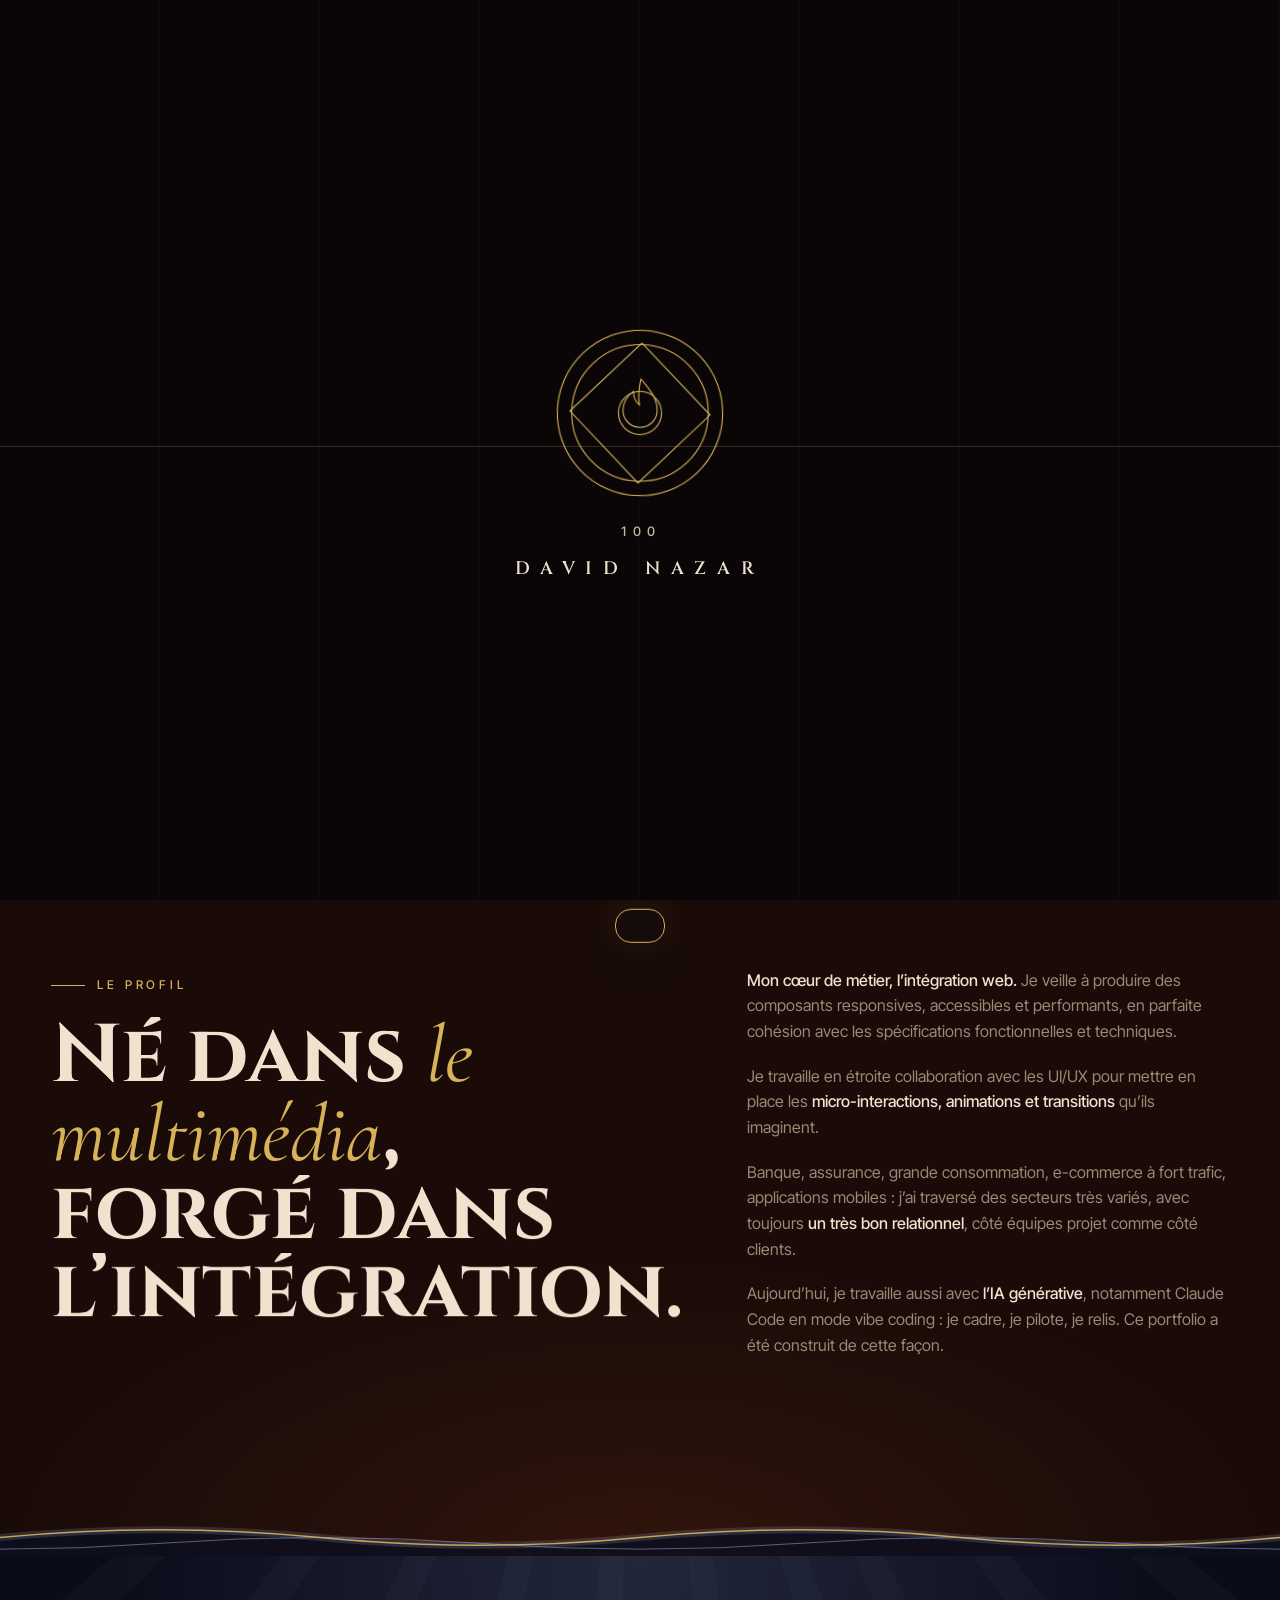
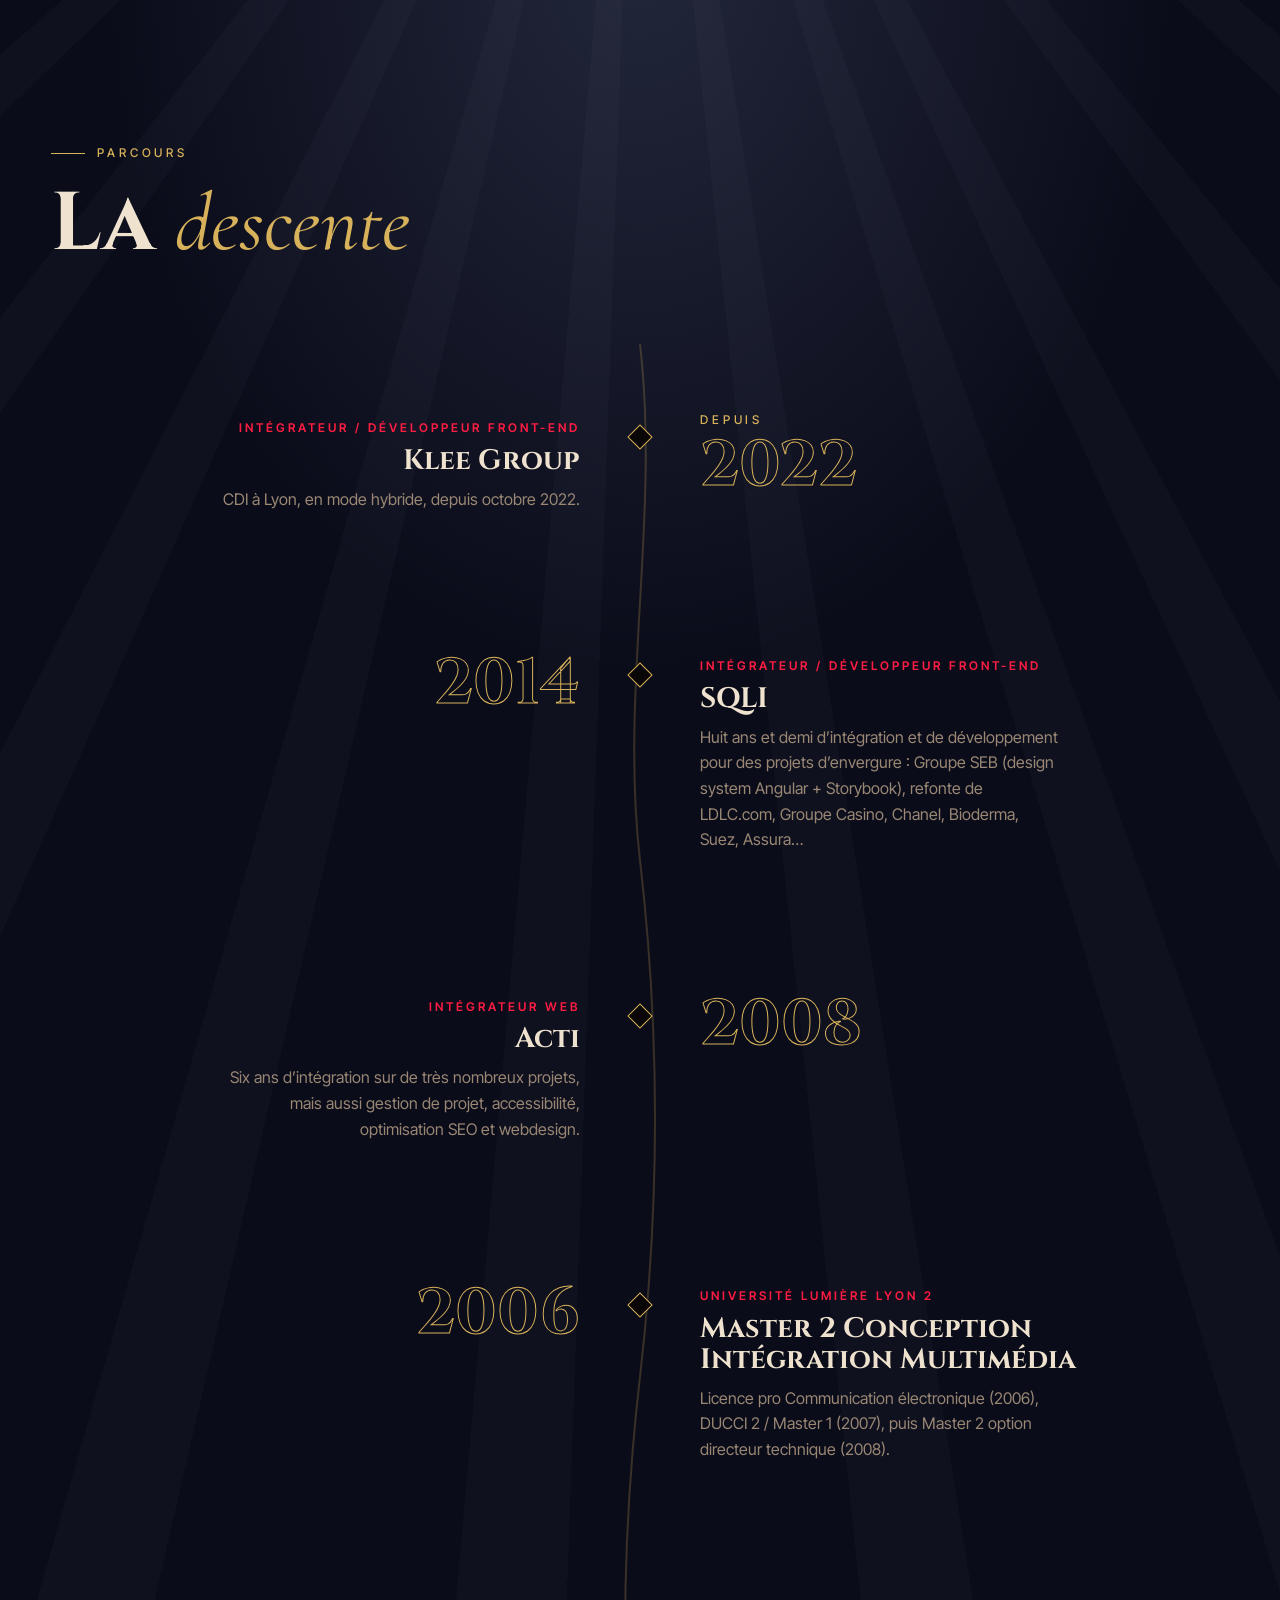
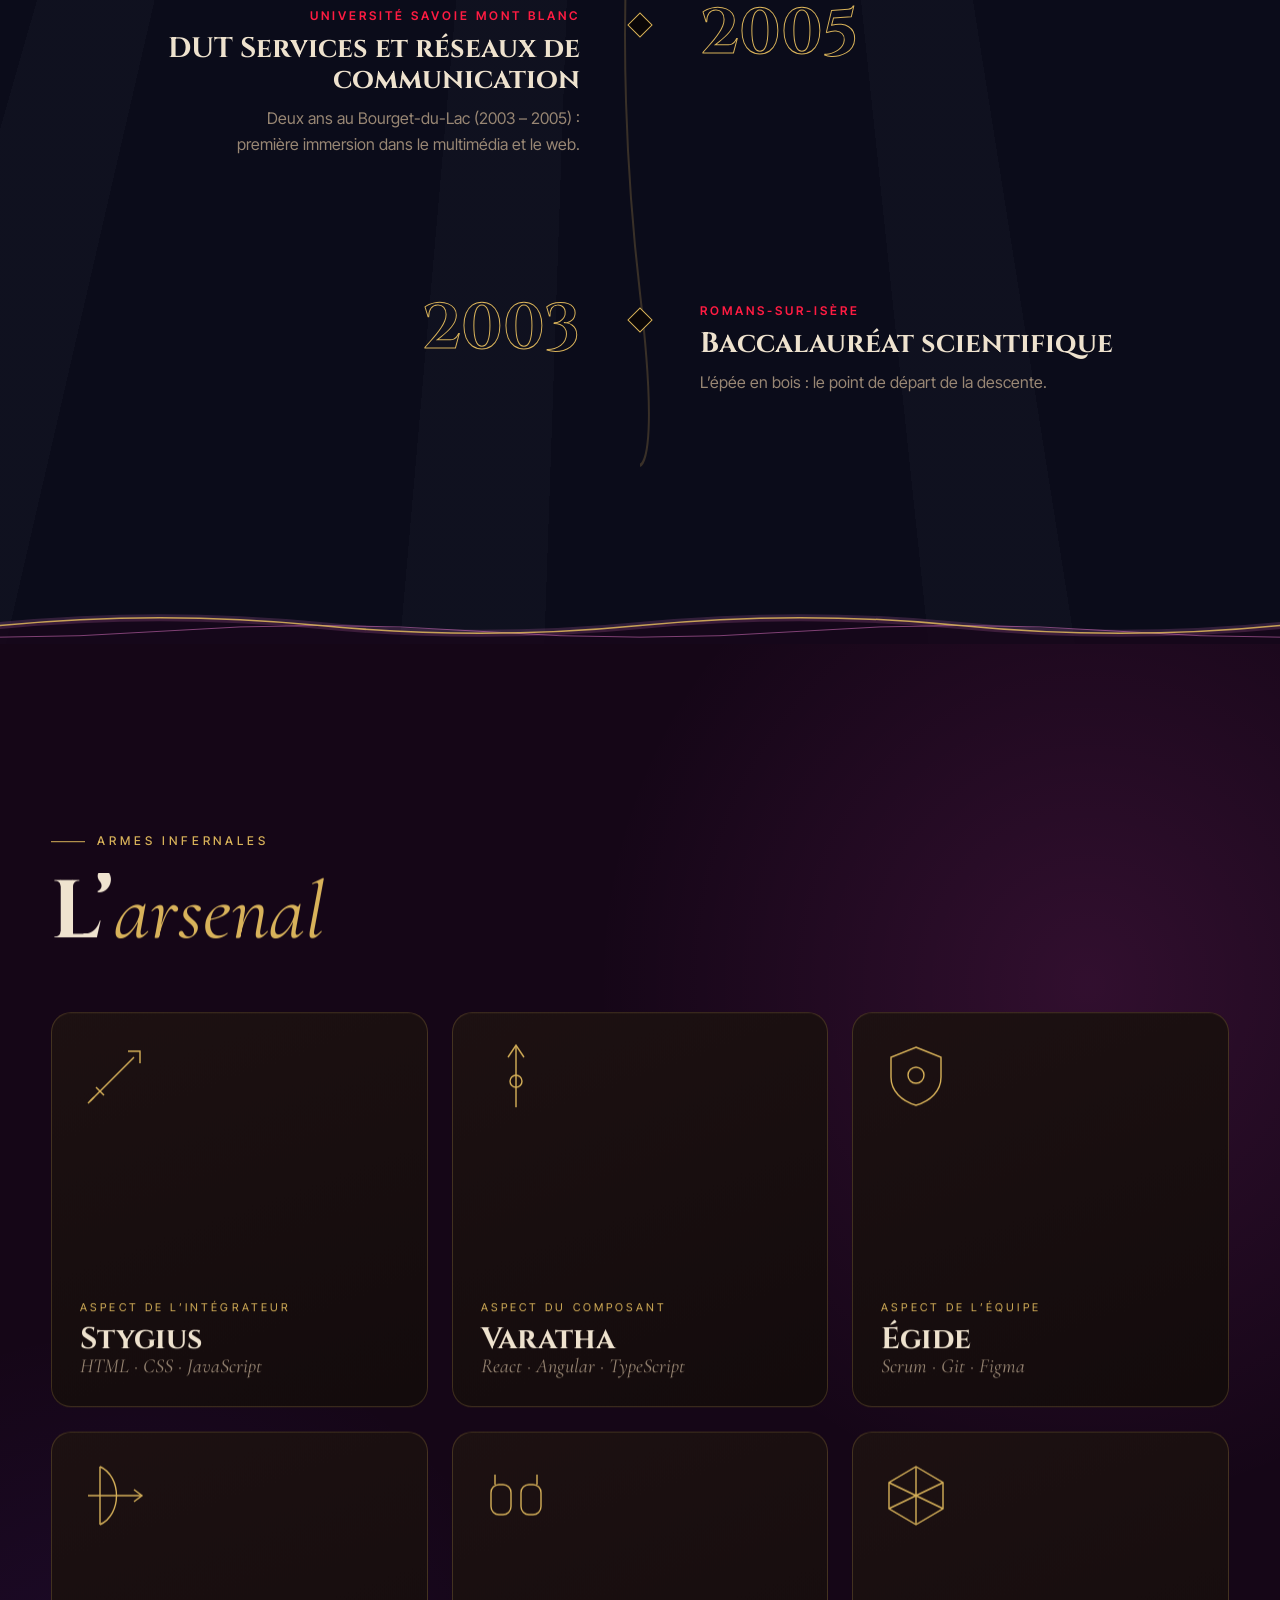
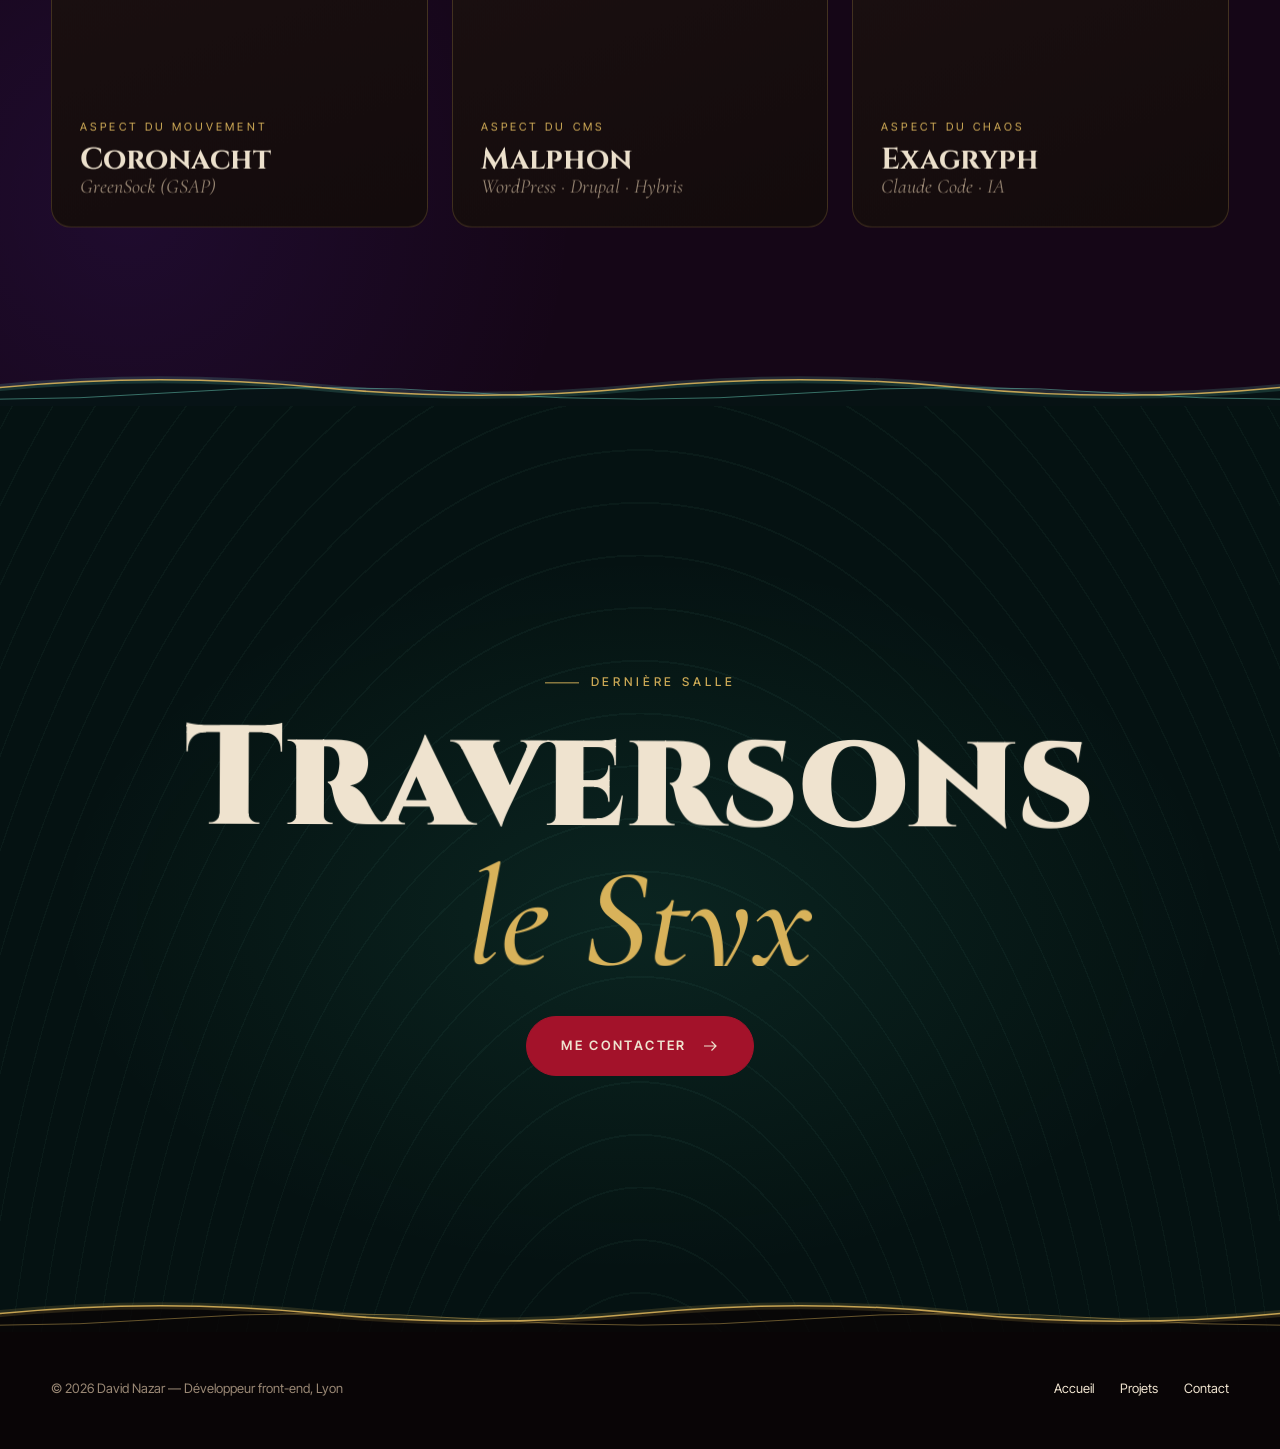
==== commit b28c762d: "Search Console : balise de validation Google Co-Authored-By: Claude Opus 5.5 <noreply@anthropic.com>" ====
--- a/apropos.html
+++ b/apropos.html
@@ -11,6 +11,7 @@
   <meta property="og:title" content="À propos — David Nazar, développeur front-end depuis 2008">
   <meta property="og:description" content="Parcours de David Nazar : intégrateur et développeur front-end à Lyon depuis 2008, chez Acti, SQLI puis Klee Group. Master 2 multimédia, certifié Scrum PSD I.">
   <!-- /page-meta -->
+  <meta name="google-site-verification" content="REPkqra78Onfc9BQPxO3hX6n6xGjOYjyO0gId1cbzaA">
   <meta property="og:type" content="website">
   <meta property="og:site_name" content="David Nazar — Développeur front-end">
   <meta property="og:locale" content="fr_FR">
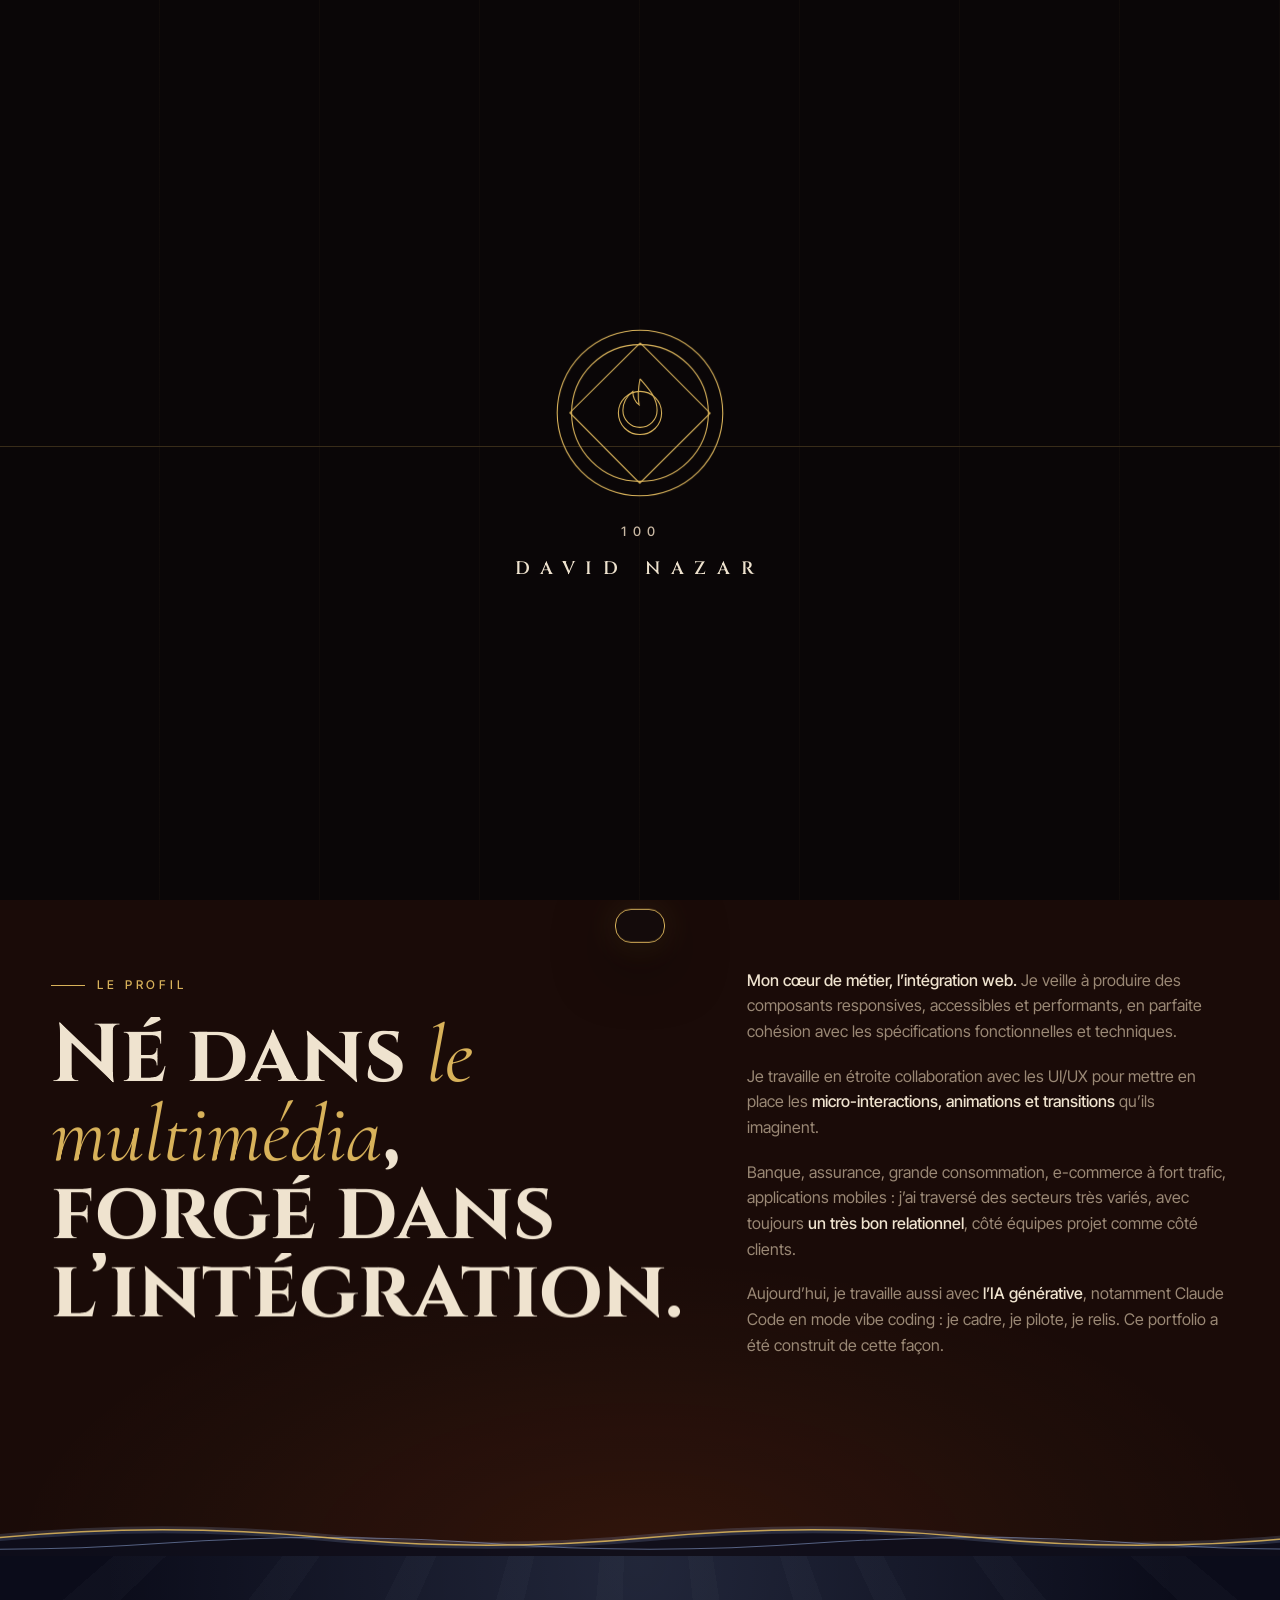
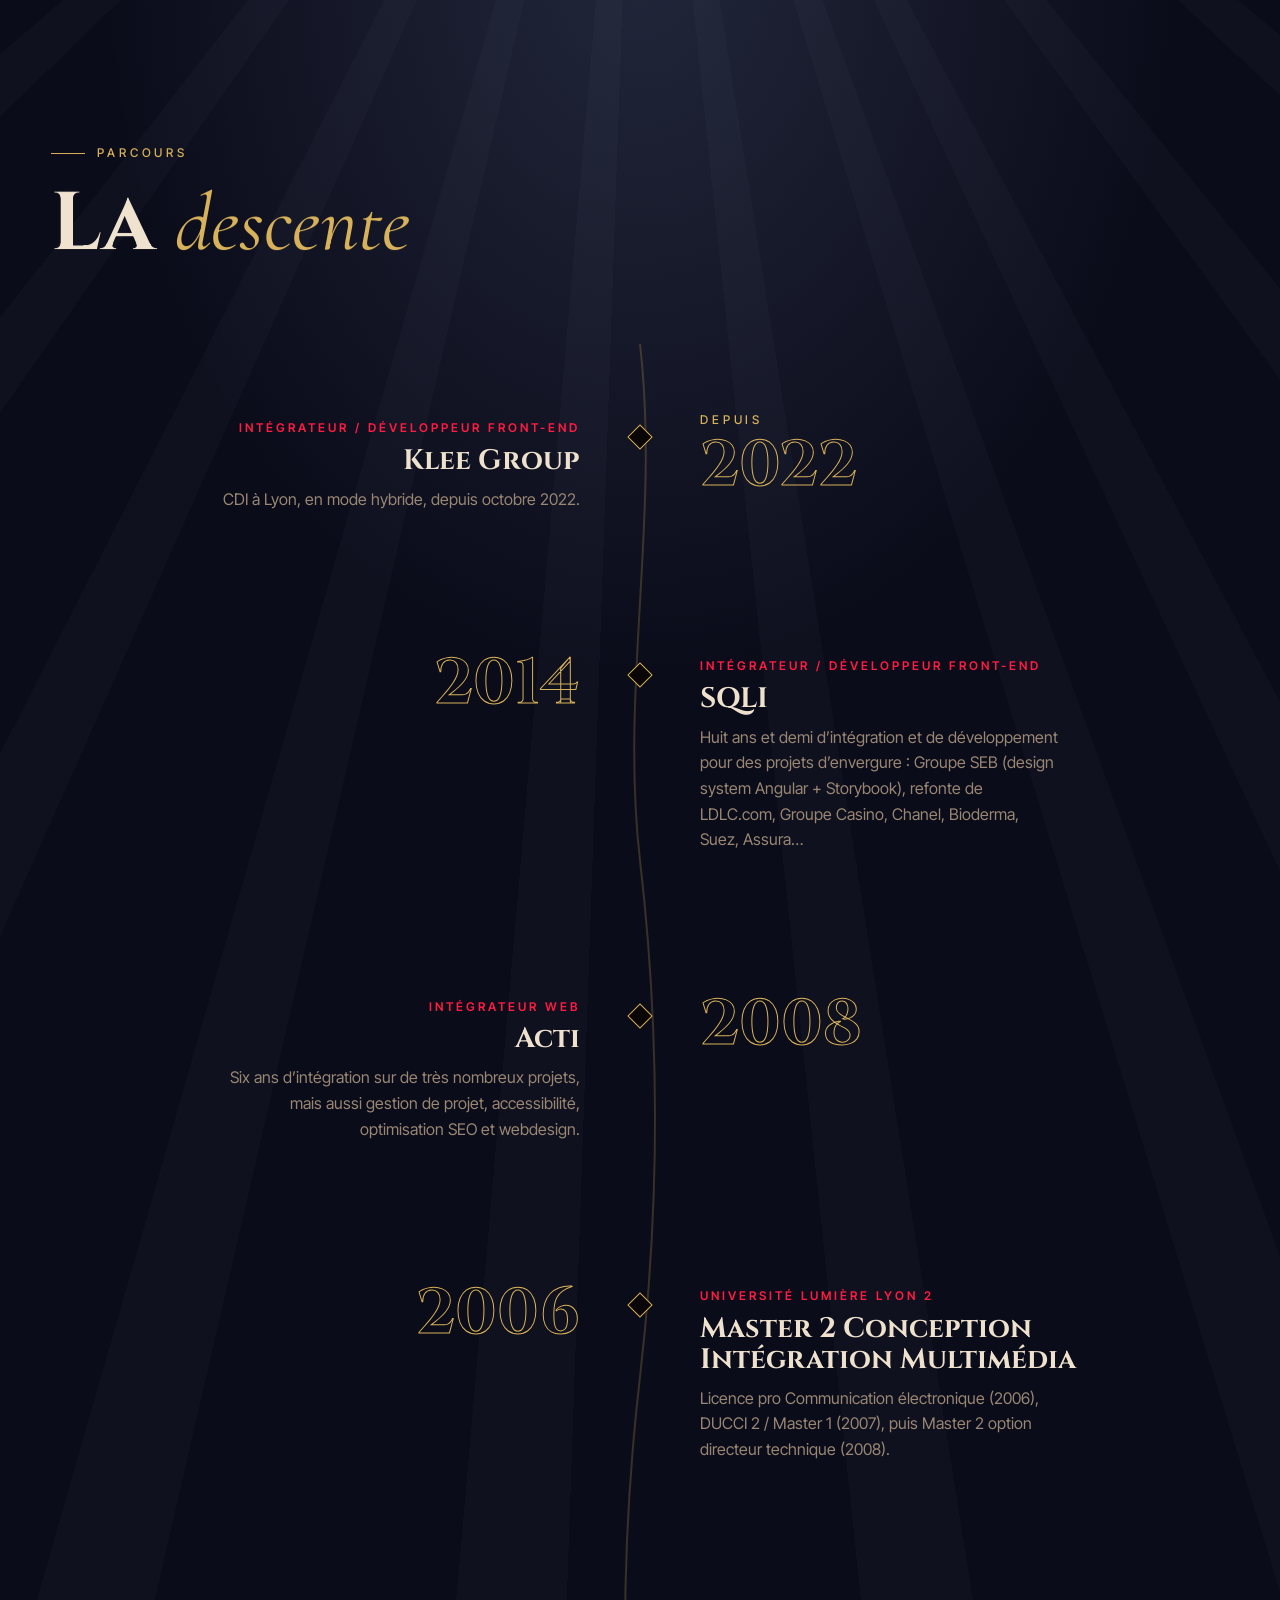
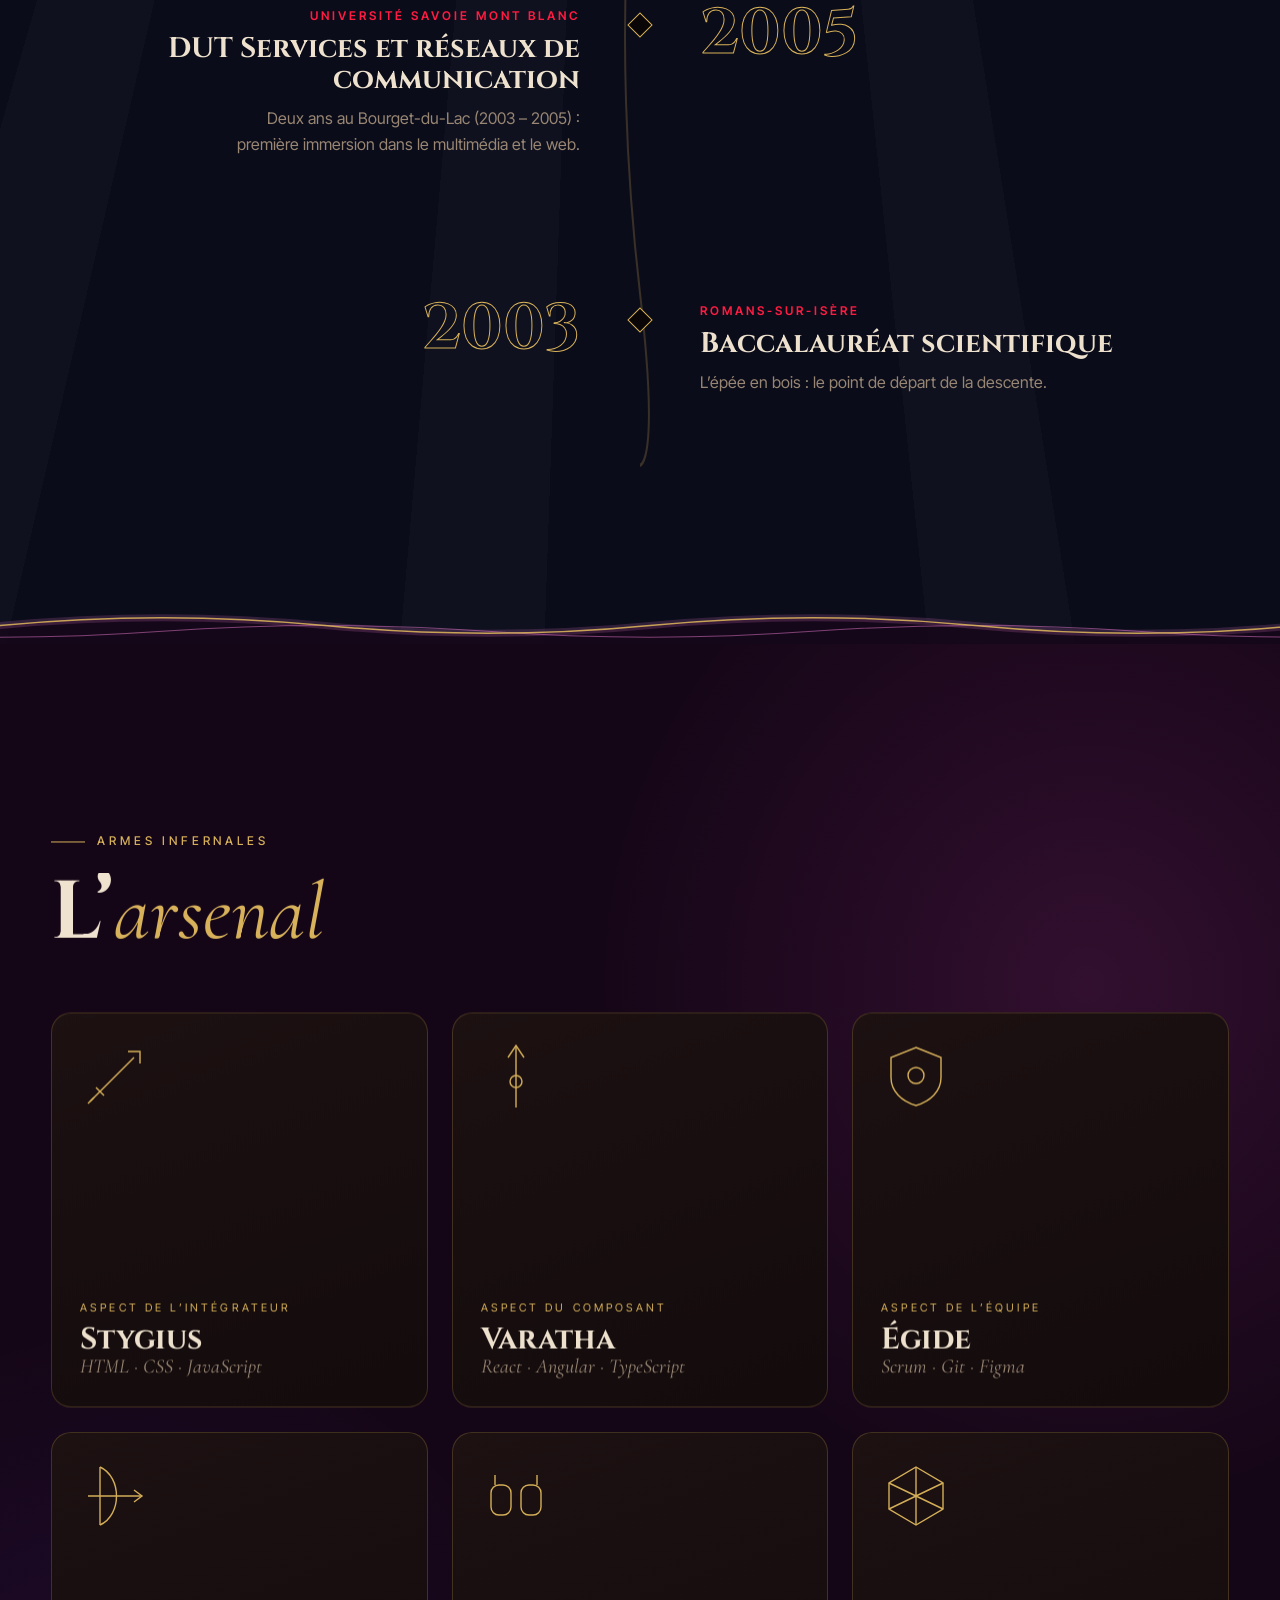
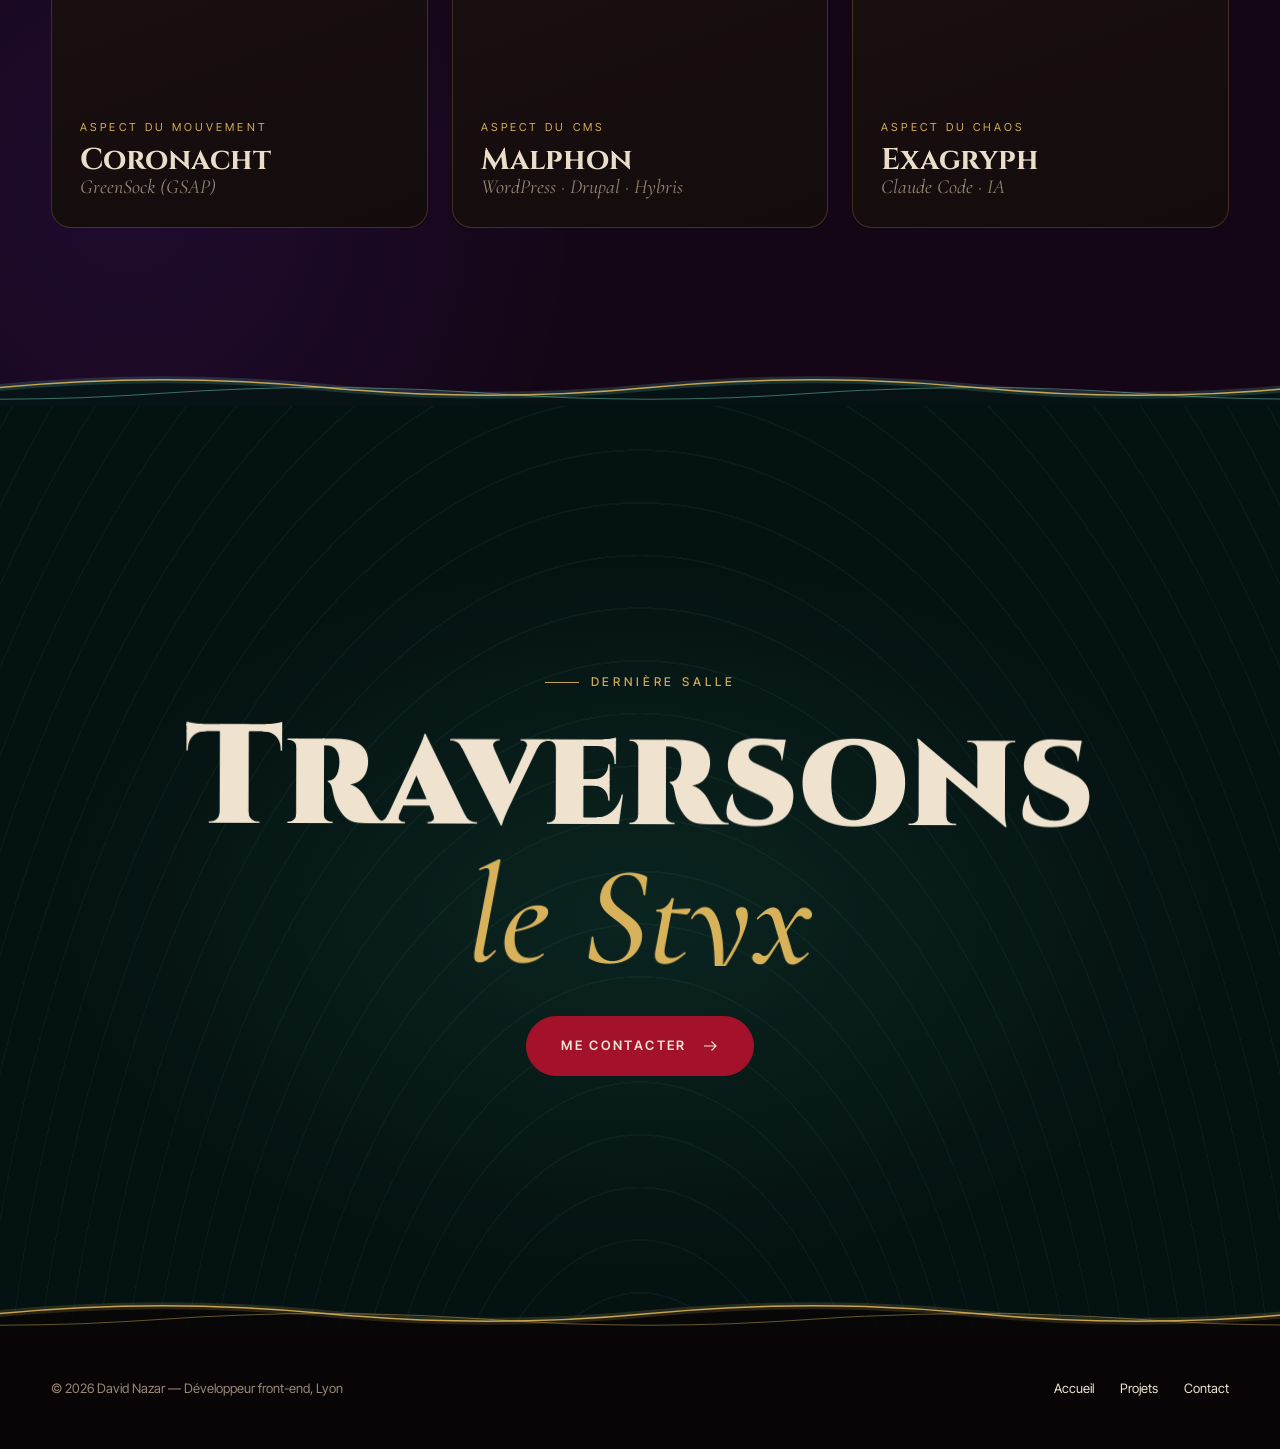
==== commit b25a2fef: "Hero : plaque de lecture du sous-titre ; mobile : plus de défilement horizontal, vagues plus douces " ====
--- a/apropos.html
+++ b/apropos.html
@@ -25,7 +25,7 @@
   <link rel="icon" href="data:image/svg+xml,%3Csvg xmlns='http://www.w3.org/2000/svg' viewBox='0 0 40 40'%3E%3Crect width='40' height='40' rx='9' fill='%230a0607'/%3E%3Cpath d='M20 7c4 5 8.5 9 8.5 15.5a8.5 8.5 0 0 1-17 0c0-4.5 2.5-7.5 5-9.5 0 3 1 5 3 6.5-1-4.5-.5-8.5.5-12.5Z' fill='none' stroke='%23d8b25a' stroke-width='2'/%3E%3C/svg%3E">
   <link rel="preload" href="fonts/cinzel.woff2" as="font" type="font/woff2" crossorigin>
   <link rel="preload" href="fonts/inter-tight.woff2" as="font" type="font/woff2" crossorigin>
-  <link rel="stylesheet" href="css/style.css?v=20261102162133">
+  <link rel="stylesheet" href="css/style.css?v=20261102164713">
   <script>document.documentElement.classList.add('fonts-pending'); setTimeout(function () { document.documentElement.classList.remove('fonts-pending'); }, 3000); try { if (localStorage.getItem('dn-calm') === '1') document.documentElement.classList.add('is-calm'); } catch (e) {}</script>
 </head>
 <body class="is-loading" data-barba="wrapper">
--- a/css/style.css
+++ b/css/style.css
@@ -57,7 +57,8 @@
 *::before,
 *::after { box-sizing: border-box; }
 
-html { -webkit-text-size-adjust: 100%; }
+/* clip (et non hidden) : coupe les débordements décoratifs sans créer de conteneur de défilement, donc sans casser position: sticky */
+html { -webkit-text-size-adjust: 100%; overflow-x: clip; }
 html.lenis, html.lenis body { height: auto; }
 .lenis.lenis-smooth { scroll-behavior: auto !important; }
 .lenis.lenis-stopped { overflow: hidden; }
@@ -70,7 +71,7 @@
   font-size: 16px;
   line-height: 1.6;
   -webkit-font-smoothing: antialiased;
-  overflow-x: hidden;
+  overflow-x: clip;
 }
 body.is-loading { overflow: hidden; }
 
@@ -285,13 +286,20 @@
 .hero__sigil svg { width: 100%; height: 100%; overflow: visible; }
 .hero__sigil .ring-a { animation: spin 90s linear infinite; transform-origin: 50% 50%; }
 .hero__sigil .ring-b { animation: spin 60s linear infinite reverse; transform-origin: 50% 50%; }
-.hero__sigil text { font: 500 13px var(--f-display); letter-spacing: 0.5em; fill: var(--gold); }
+.hero__sigil text { font: 500 13px var(--f-display); letter-spacing: 0.5em; fill: var(--gold); opacity: 0.6; }
 .hero__sigil circle, .hero__sigil path, .hero__sigil polygon { fill: none; stroke: var(--gold); stroke-width: 0.8; }
 .hero__glow { position: absolute; width: 60vmax; height: 60vmax; left: 50%; top: 58%; translate: -50% -50%; border-radius: 50%; background: radial-gradient(circle, rgba(255, 106, 43, 0.28), rgba(163, 18, 42, 0.12) 40%, transparent 70%); filter: blur(20px); animation: breathe 6s ease-in-out infinite; }
 @keyframes spin { to { transform: rotate(360deg); } }
 @keyframes breathe { 50% { transform: scale(1.12); opacity: 0.75; } }
 
 .hero__content { position: relative; text-align: center; display: grid; justify-items: center; gap: 28px; }
+/* Plaque de lecture : le sous-titre reste lisible devant l’anneau du sceau qui tourne */
+.hero__content > .eyebrow {
+  padding: 10px 18px 10px 14px; border-radius: 999px;
+  background: rgba(10, 6, 7, 0.72); border: 1px solid rgba(216, 178, 90, 0.3);
+  backdrop-filter: blur(6px); -webkit-backdrop-filter: blur(6px);
+  box-shadow: 0 8px 30px -10px rgba(0, 0, 0, 0.8), inset 0 1px 0 rgba(255, 240, 210, 0.05);
+}
 .hero__title { font: 900 clamp(68px, 17vw, 300px)/0.82 var(--f-display); margin: 0; letter-spacing: -0.01em; perspective: 900px; }
 .hero__title .word { display: block; white-space: nowrap; filter: drop-shadow(0 0 22px rgba(255, 106, 43, 0.25)); }
 .hero__title .char {
@@ -425,7 +433,8 @@
 }
 /* Bordure de région : vague dorée qui déborde sur la section précédente et dérive lentement */
 .zone__wave {
-  position: absolute; top: -40px; left: calc(50% - 50vw); width: 200vw; height: 40px; z-index: 0; pointer-events: none;
+  /* Largeur minimale : sur écran étroit, les ondulations restent longues et douces */
+  position: absolute; top: -40px; left: calc(50% - 50vw); width: max(200vw, 2600px); height: 40px; z-index: 0; pointer-events: none;
   animation: wave-drift 28s linear infinite; will-change: transform;
 }
 .zone__wave svg { display: block; width: 100%; height: 100%; overflow: visible; }
@@ -774,3 +783,16 @@
 .contact-grid.zone { padding-top: 90px; }
 .page-head + .wrap.zone { padding-top: 56px; }
 .contact-intro { margin-top: 18px; font-size: clamp(16px, 1.2vw, 18px); max-width: 60ch; }
+
+/* Hero mobile : plaque sur une ligne, sous-titres resserrés */
+@media (max-width: 560px) {
+  .hero__content > .eyebrow { padding: 9px 14px; font-size: 10px; letter-spacing: 0.2em; white-space: nowrap; }
+  .hero__content > .eyebrow::before { display: none; }
+  .hero__sub { font-size: 10px; letter-spacing: 0.18em; gap: 8px 12px; }
+  .hero__sub span + span::before { margin-right: 12px; }
+}
+
+/* Mobile : vague plus basse, donc moins de courbure */
+@media (max-width: 760px) {
+  .zone__wave { top: -24px; height: 24px; }
+}
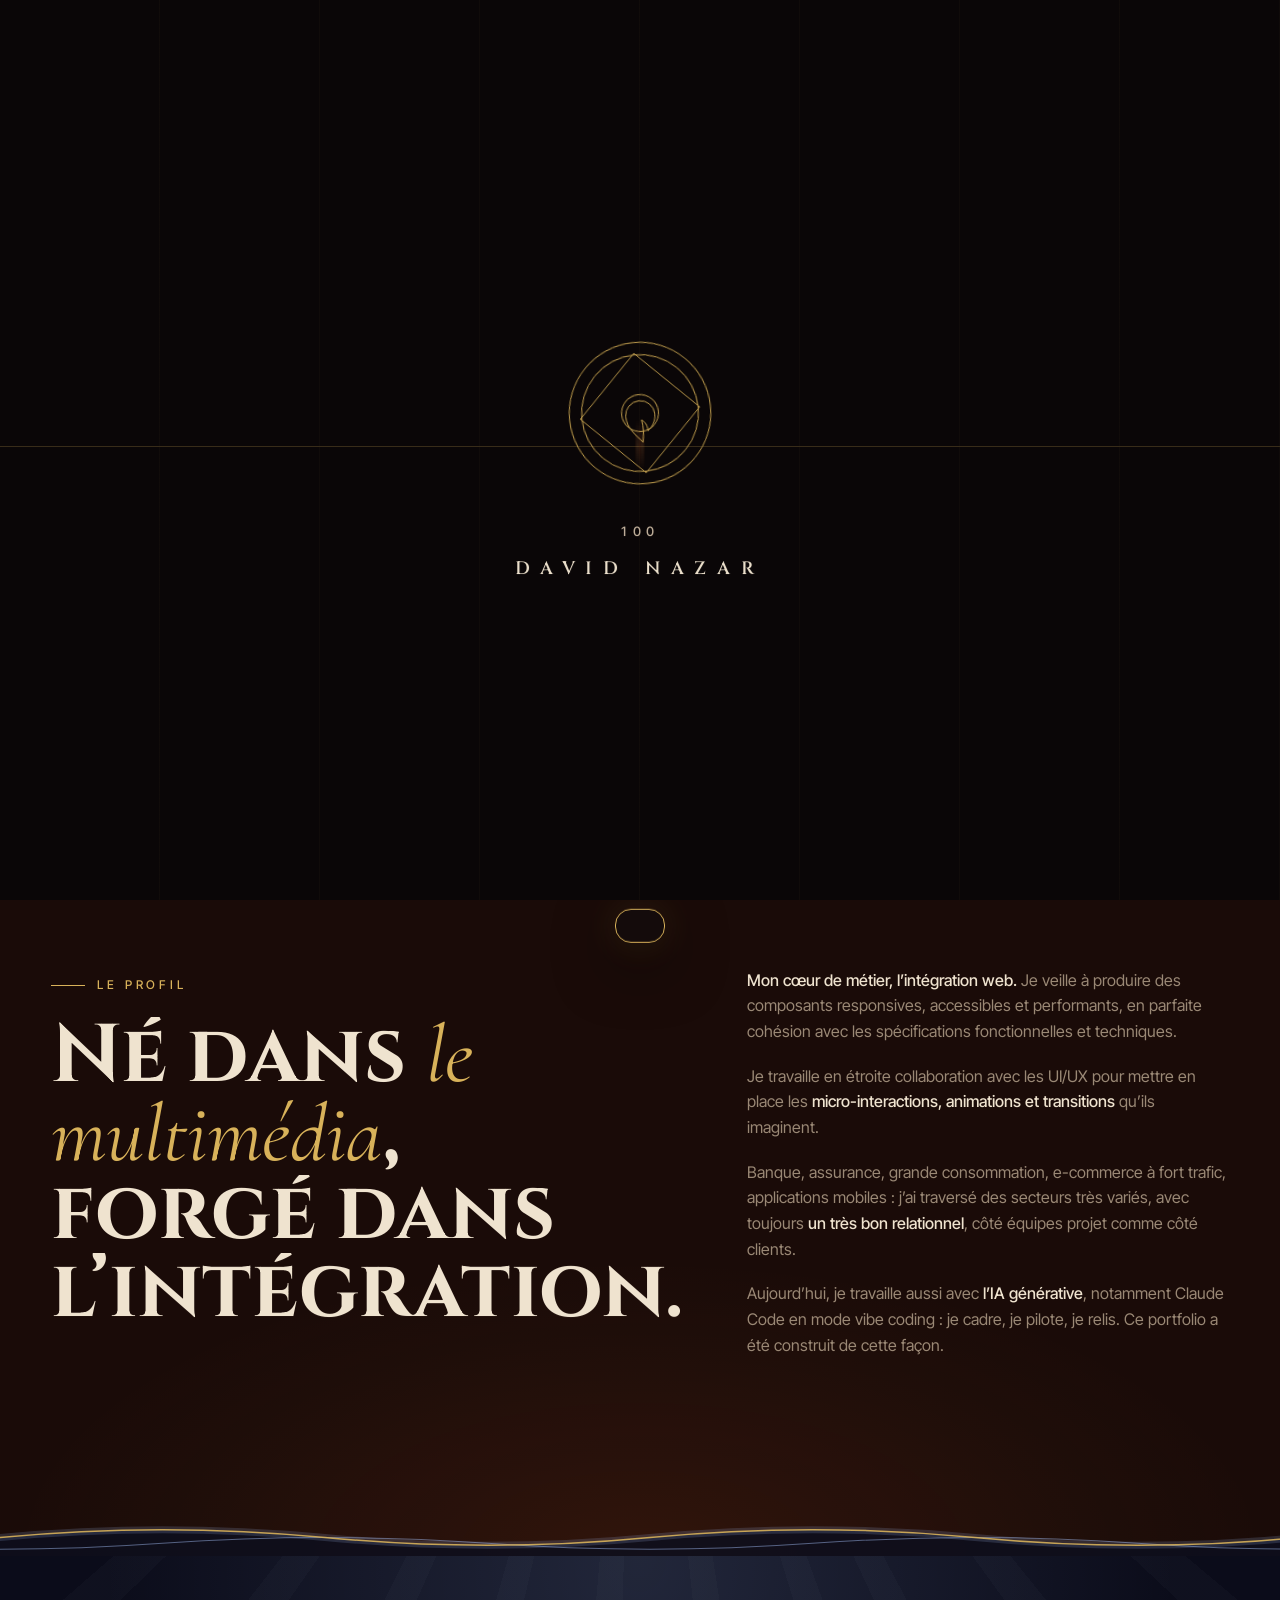
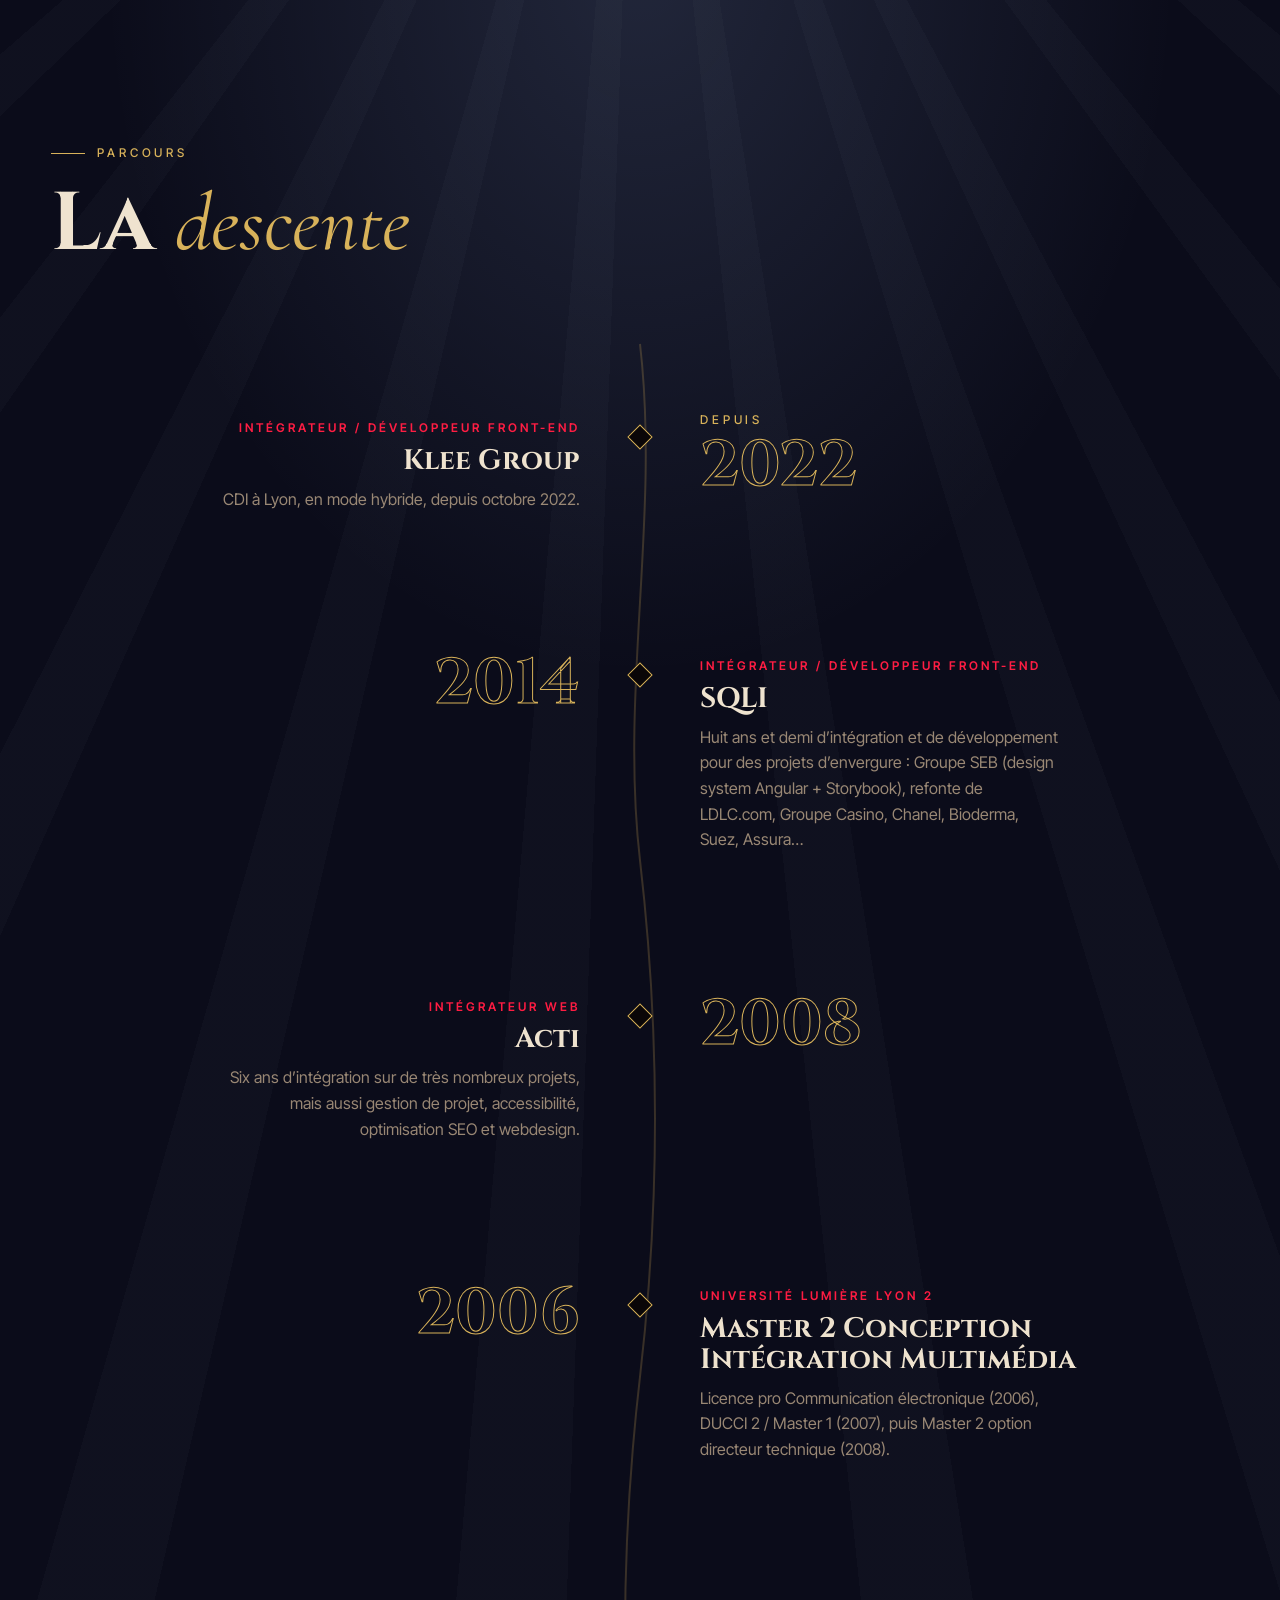
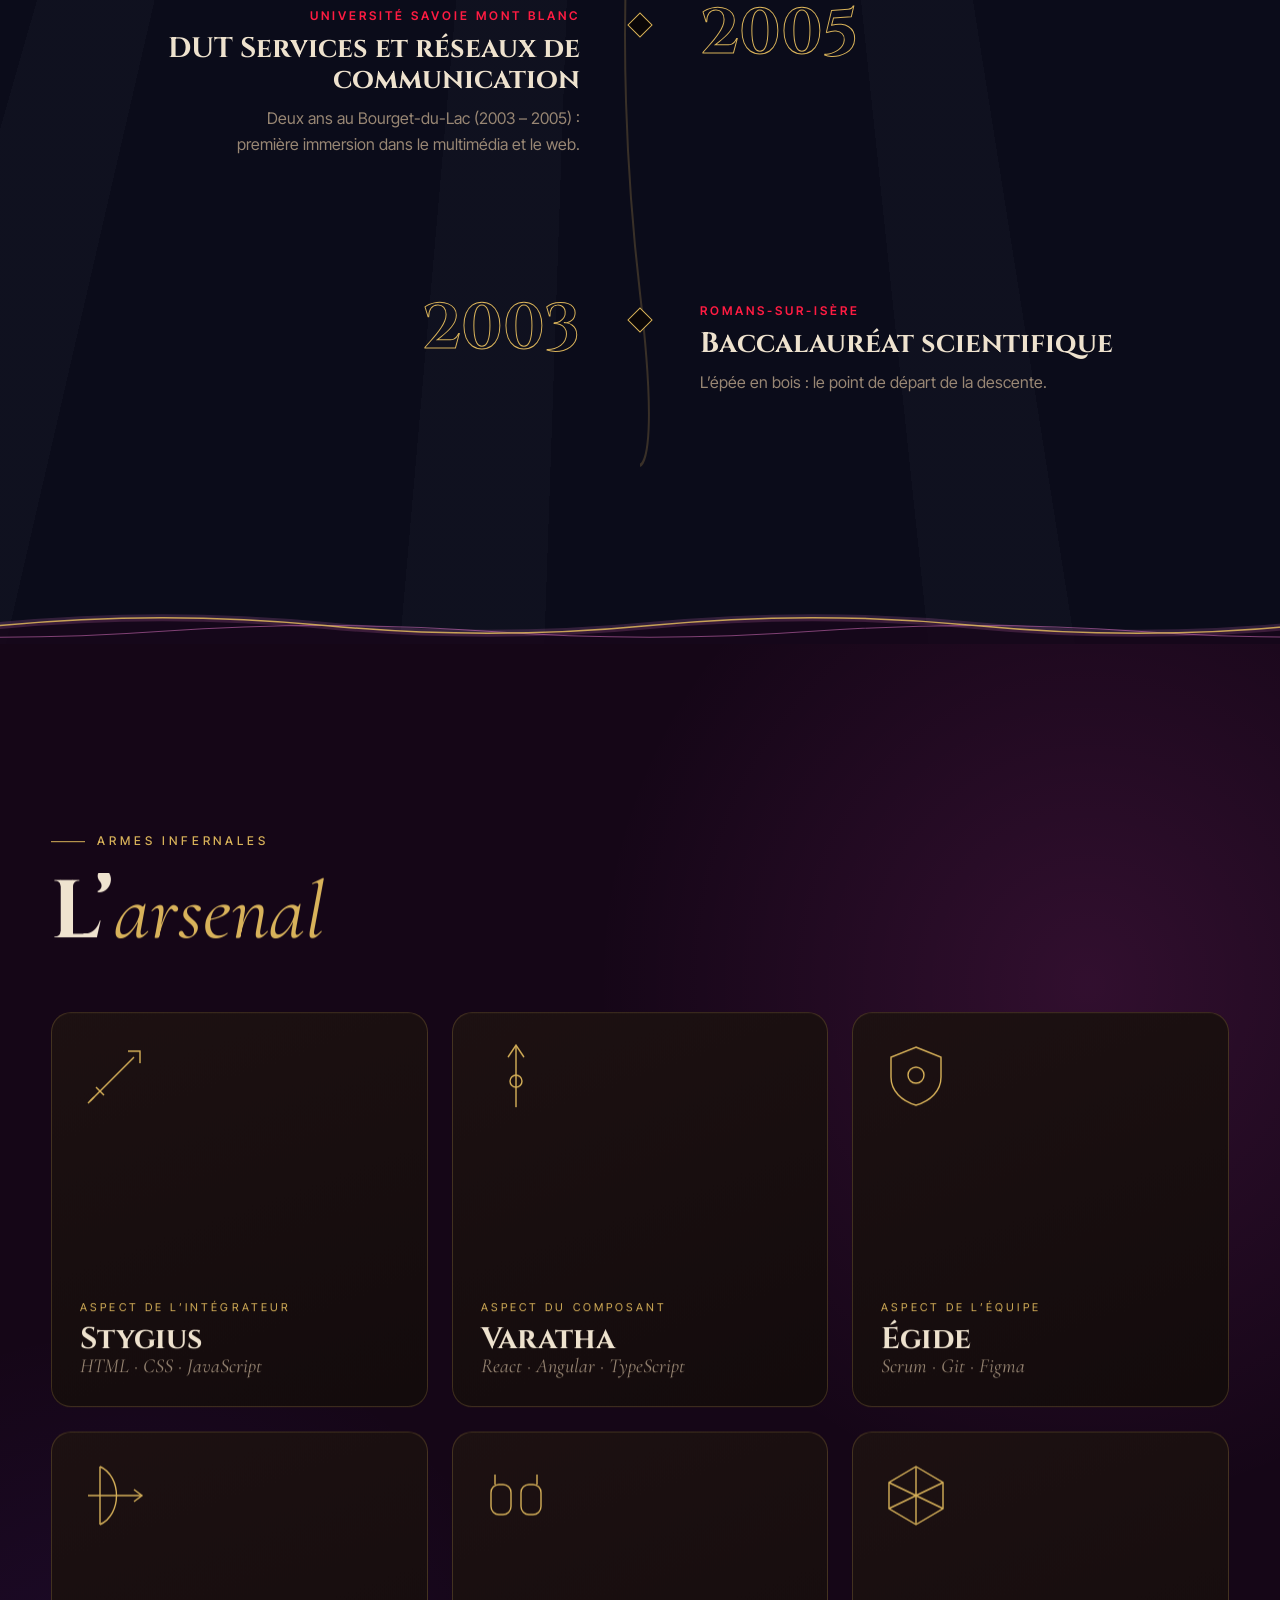
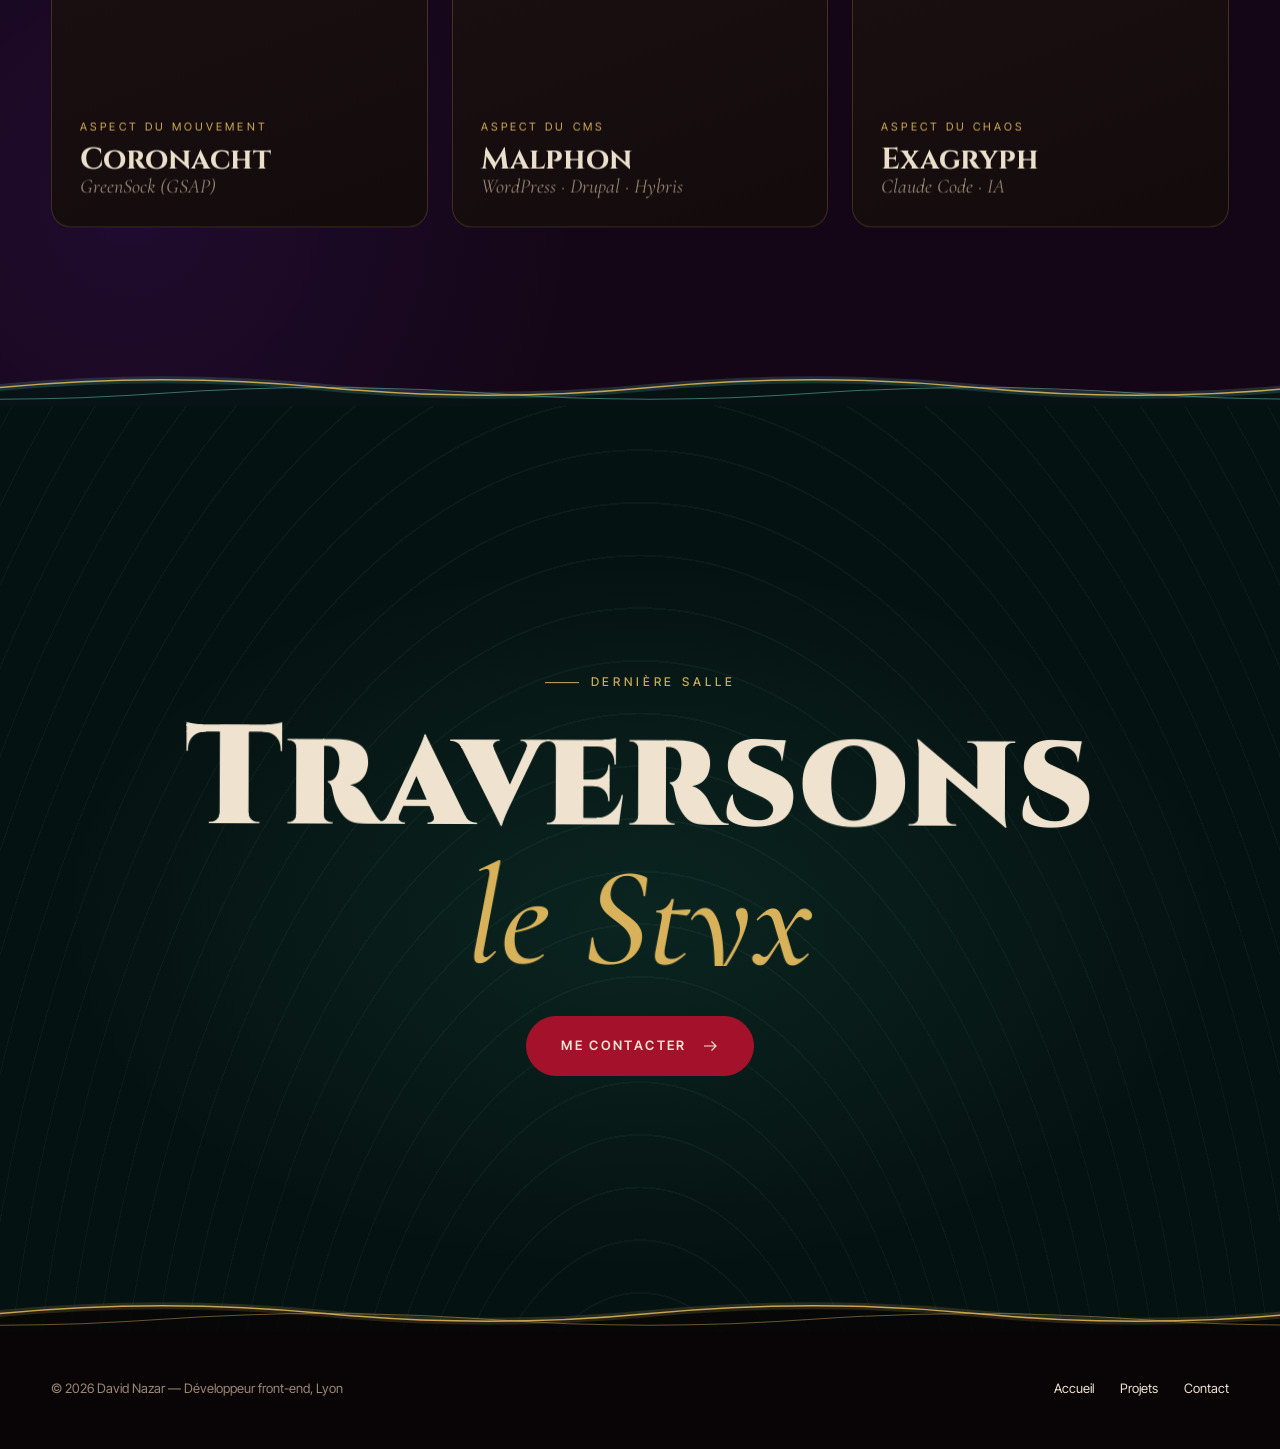
==== commit c56637f5: "Transition portes : jointure sur le filet sous le titre, ne barre plus le texte Co-Authored-By: Clau" ====
--- a/apropos.html
+++ b/apropos.html
@@ -25,7 +25,7 @@
   <link rel="icon" href="data:image/svg+xml,%3Csvg xmlns='http://www.w3.org/2000/svg' viewBox='0 0 40 40'%3E%3Crect width='40' height='40' rx='9' fill='%230a0607'/%3E%3Cpath d='M20 7c4 5 8.5 9 8.5 15.5a8.5 8.5 0 0 1-17 0c0-4.5 2.5-7.5 5-9.5 0 3 1 5 3 6.5-1-4.5-.5-8.5.5-12.5Z' fill='none' stroke='%23d8b25a' stroke-width='2'/%3E%3C/svg%3E">
   <link rel="preload" href="fonts/cinzel.woff2" as="font" type="font/woff2" crossorigin>
   <link rel="preload" href="fonts/inter-tight.woff2" as="font" type="font/woff2" crossorigin>
-  <link rel="stylesheet" href="css/style.css?v=20261102164713">
+  <link rel="stylesheet" href="css/style.css?v=20261102213355">
   <script>document.documentElement.classList.add('fonts-pending'); setTimeout(function () { document.documentElement.classList.remove('fonts-pending'); }, 3000); try { if (localStorage.getItem('dn-calm') === '1') document.documentElement.classList.add('is-calm'); } catch (e) {}</script>
 </head>
 <body class="is-loading" data-barba="wrapper">
@@ -316,6 +316,6 @@
   <script src="js/vendor/Flip.min.js" defer></script>
   <script src="js/vendor/lenis.min.js" defer></script>
   <script src="js/vendor/barba.umd.js" defer></script>
-  <script src="js/main.js?v=20261102162133" defer></script>
+  <script src="js/main.js?v=20261102213355" defer></script>
 </body>
 </html>
--- a/css/style.css
+++ b/css/style.css
@@ -167,17 +167,18 @@
 }
 .transition__layer { position: absolute; inset: 0; }
 
-/* Portes du château */
+/* Portes du château : elles se rejoignent sur --seam-y (le filet sous le titre, posé en JS) */
+.transition__gates { --seam-y: 50%; }
 .transition__gate {
-  position: absolute; left: 0; right: 0; height: 50.5%;
+  position: absolute; left: 0; right: 0; height: calc(var(--seam-y) + 2px);
   background:
     repeating-linear-gradient(90deg, transparent 0 calc(12.5% - 2px), rgba(216, 178, 90, 0.12) calc(12.5% - 2px) 12.5%),
     linear-gradient(180deg, #160b0c, var(--ink));
   transform: translateY(-100%);
 }
 .transition__gate--top { top: 0; border-bottom: 2px solid var(--gold); box-shadow: 0 10px 40px rgba(0, 0, 0, 0.8); }
-.transition__gate--bottom { bottom: 0; border-top: 2px solid var(--gold); background: repeating-linear-gradient(90deg, transparent 0 calc(12.5% - 2px), rgba(216, 178, 90, 0.12) calc(12.5% - 2px) 12.5%), linear-gradient(0deg, #160b0c, var(--ink)); transform: translateY(100%); }
-.transition__seam { position: absolute; left: 0; right: 0; top: 50%; height: 3px; margin-top: -1px; background: linear-gradient(90deg, transparent, var(--gold-2), var(--ember), var(--gold-2), transparent); box-shadow: 0 0 40px var(--ember), 0 0 90px var(--blood); transform: scaleX(0); }
+.transition__gate--bottom { bottom: 0; height: calc(100% - var(--seam-y) + 2px); border-top: 2px solid var(--gold); background: repeating-linear-gradient(90deg, transparent 0 calc(12.5% - 2px), rgba(216, 178, 90, 0.12) calc(12.5% - 2px) 12.5%), linear-gradient(0deg, #160b0c, var(--ink)); transform: translateY(100%); }
+.transition__seam { position: absolute; left: 0; right: 0; top: var(--seam-y); height: 3px; margin-top: -1px; background: linear-gradient(90deg, transparent, var(--gold-2), var(--ember), var(--gold-2), transparent); box-shadow: 0 0 40px var(--ember), 0 0 90px var(--blood); transform: scaleX(0); }
 
 /* Éclipse */
 .transition__iris { position: absolute; inset: 0; clip-path: circle(0 at 50% 50%); }
